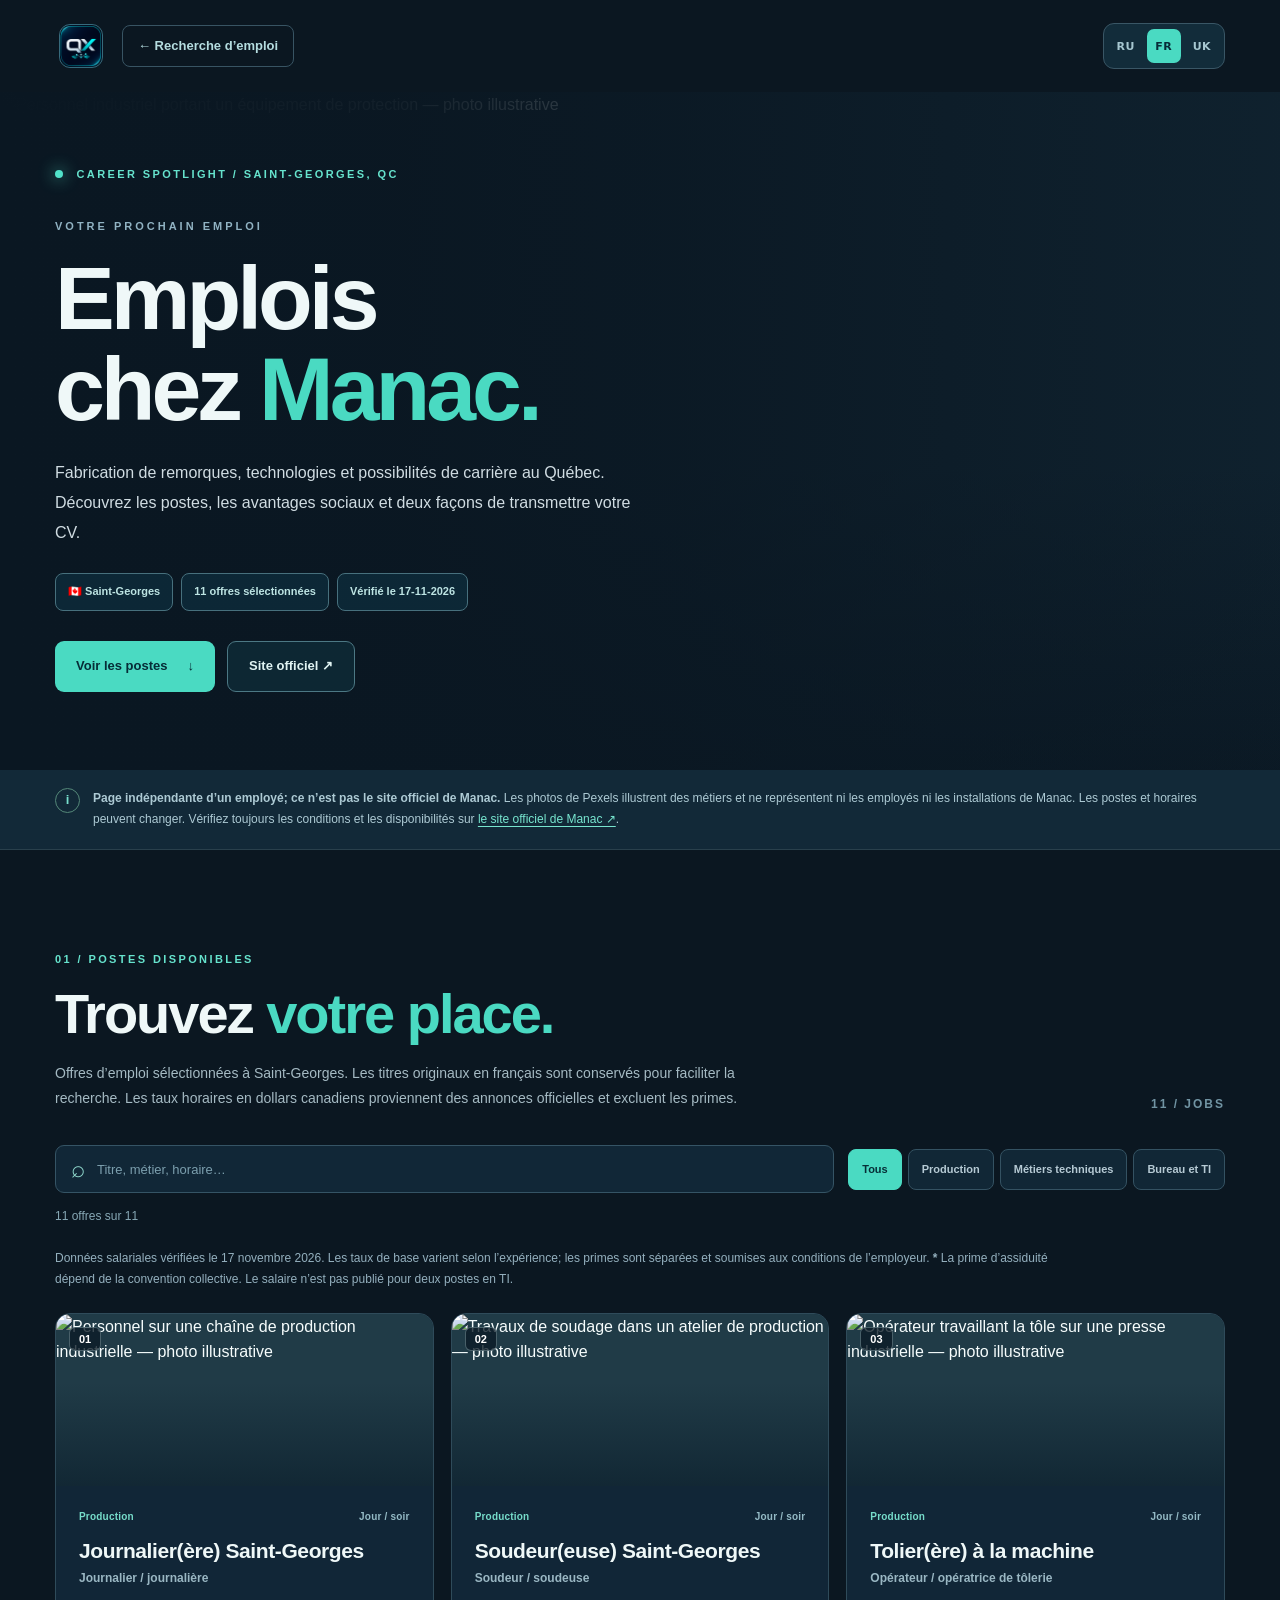
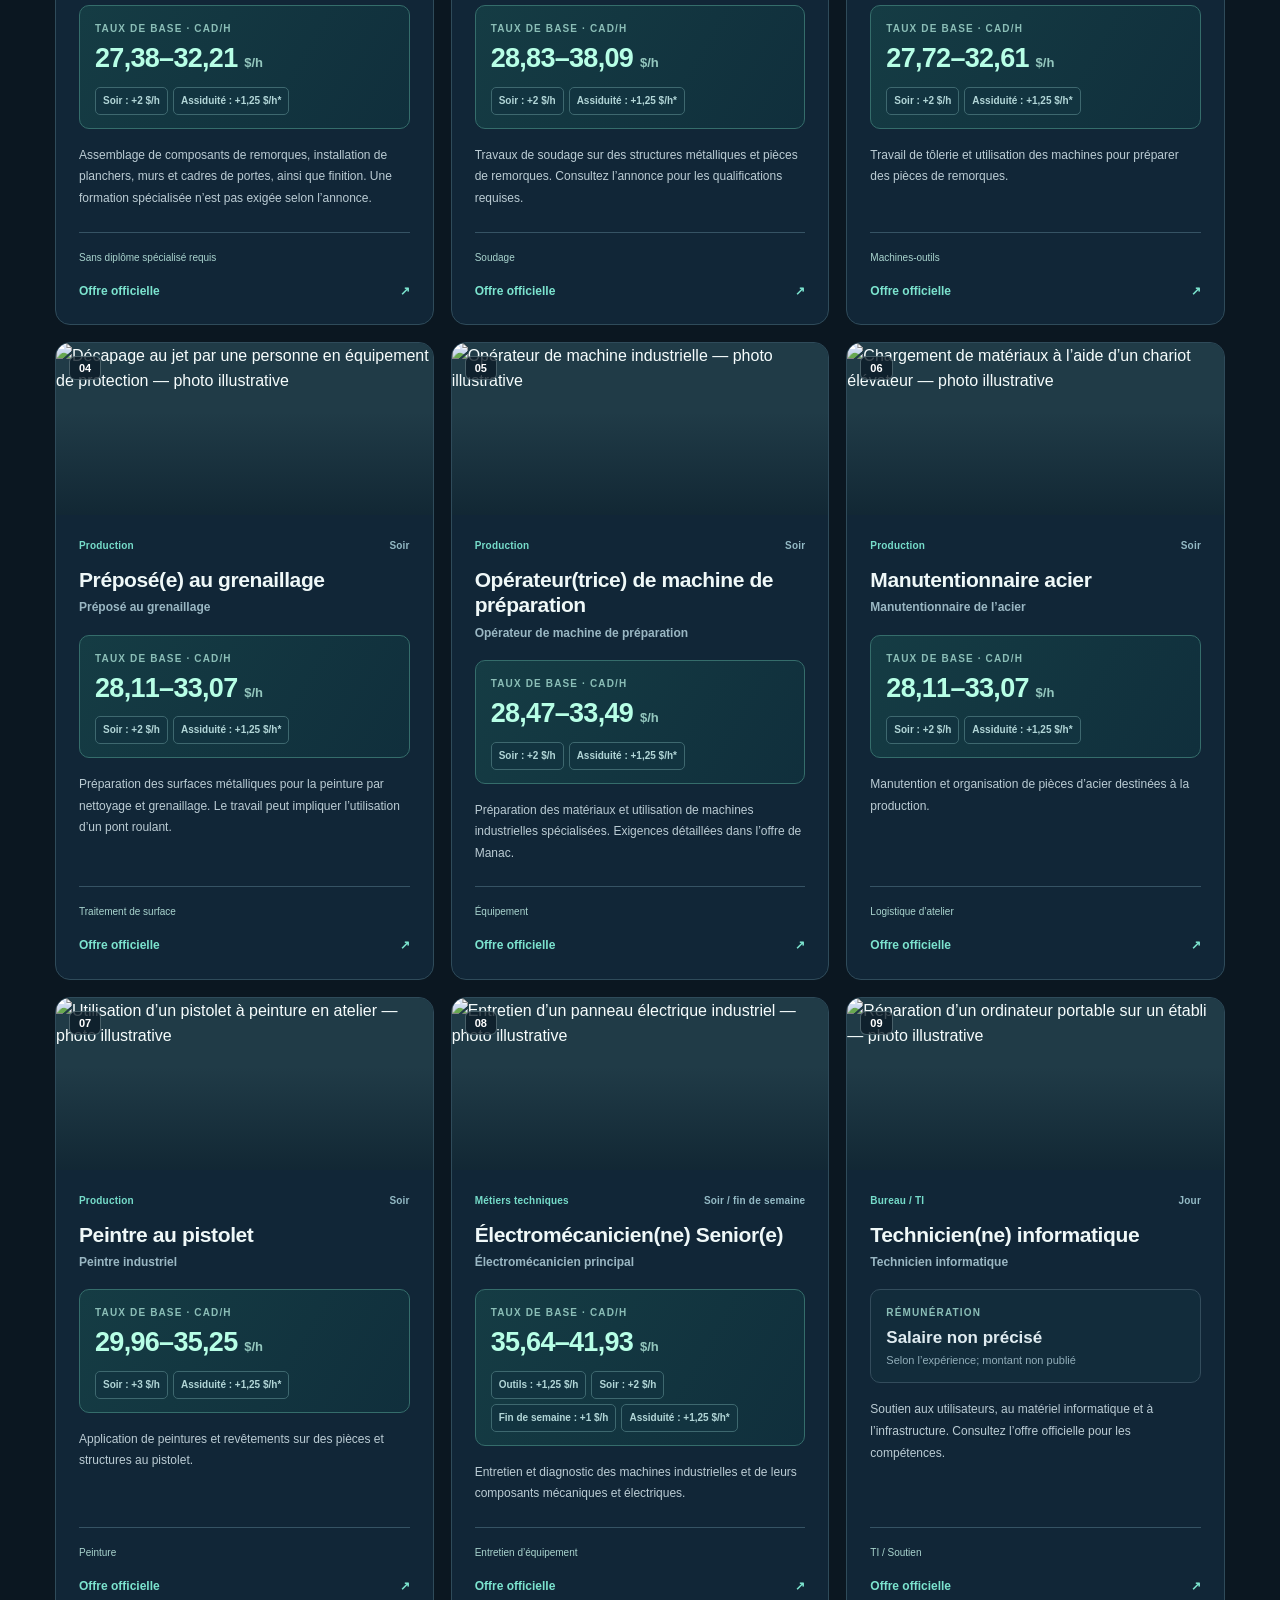
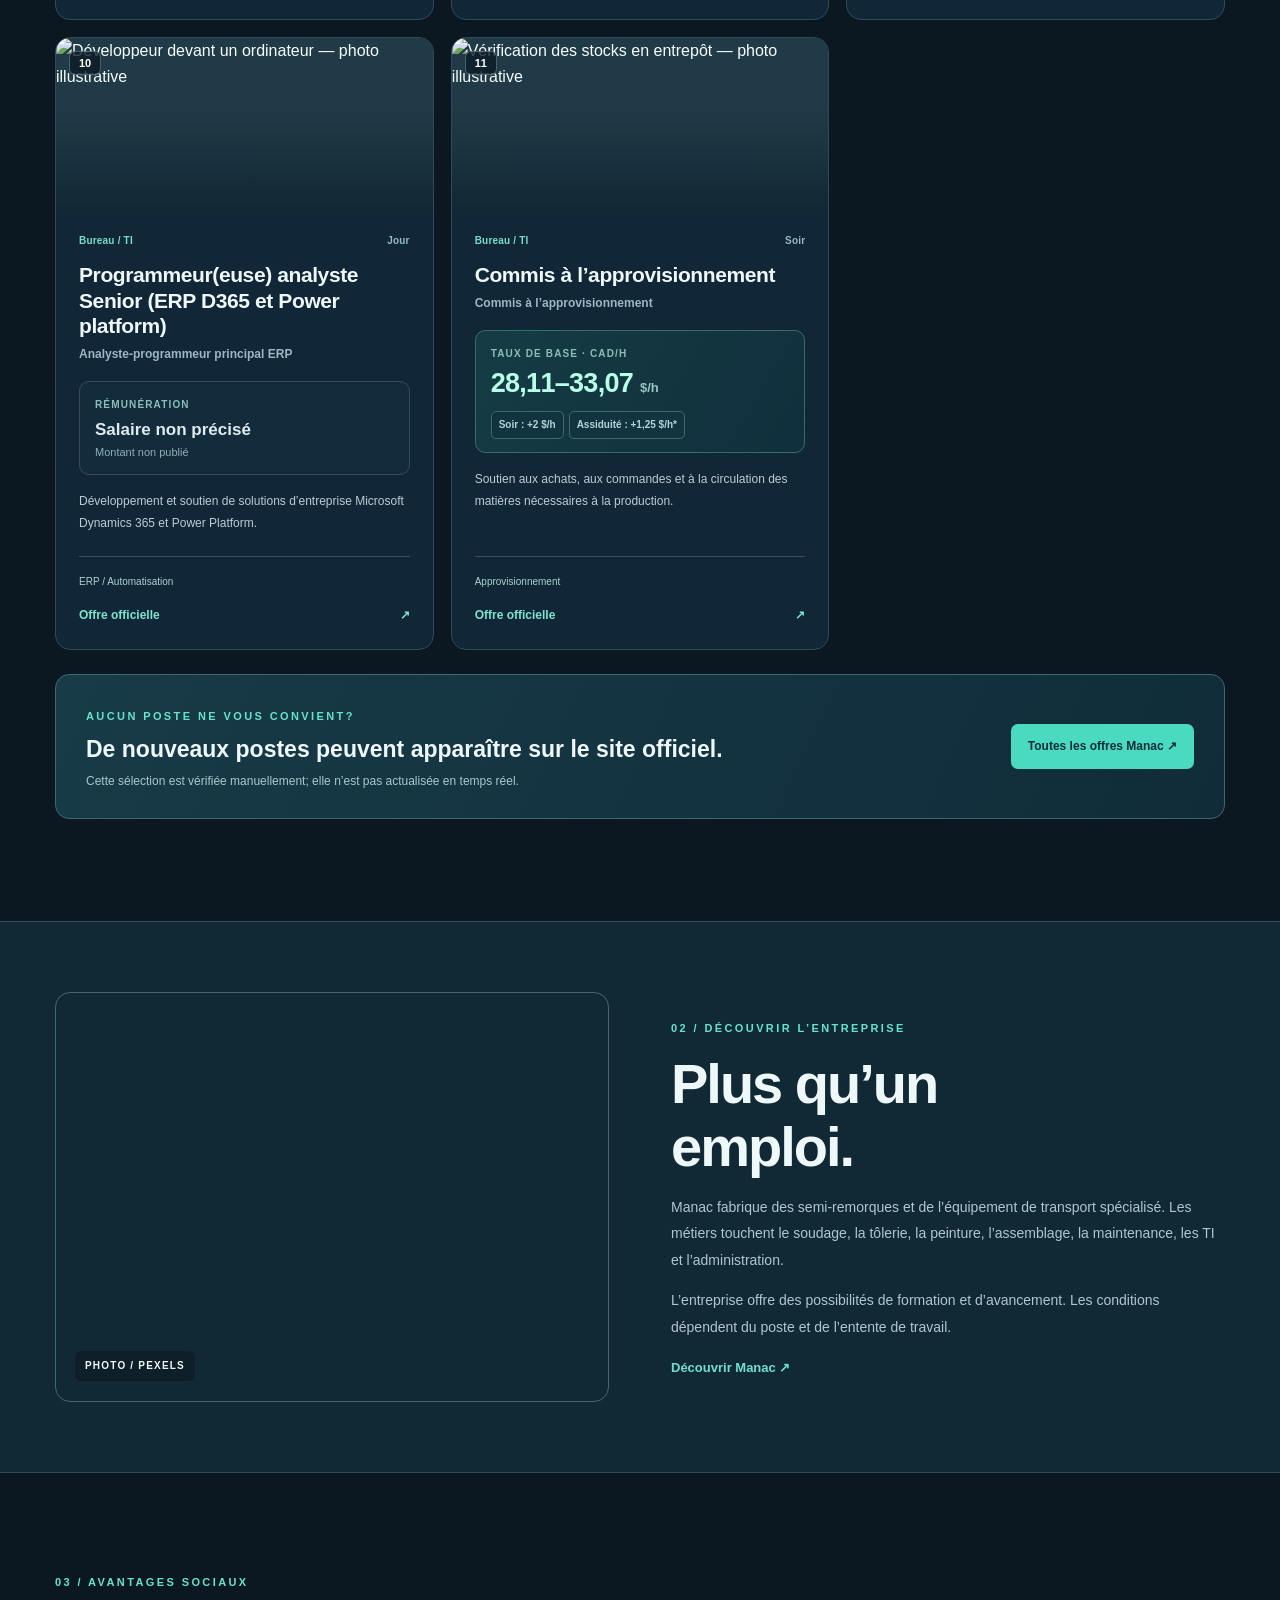
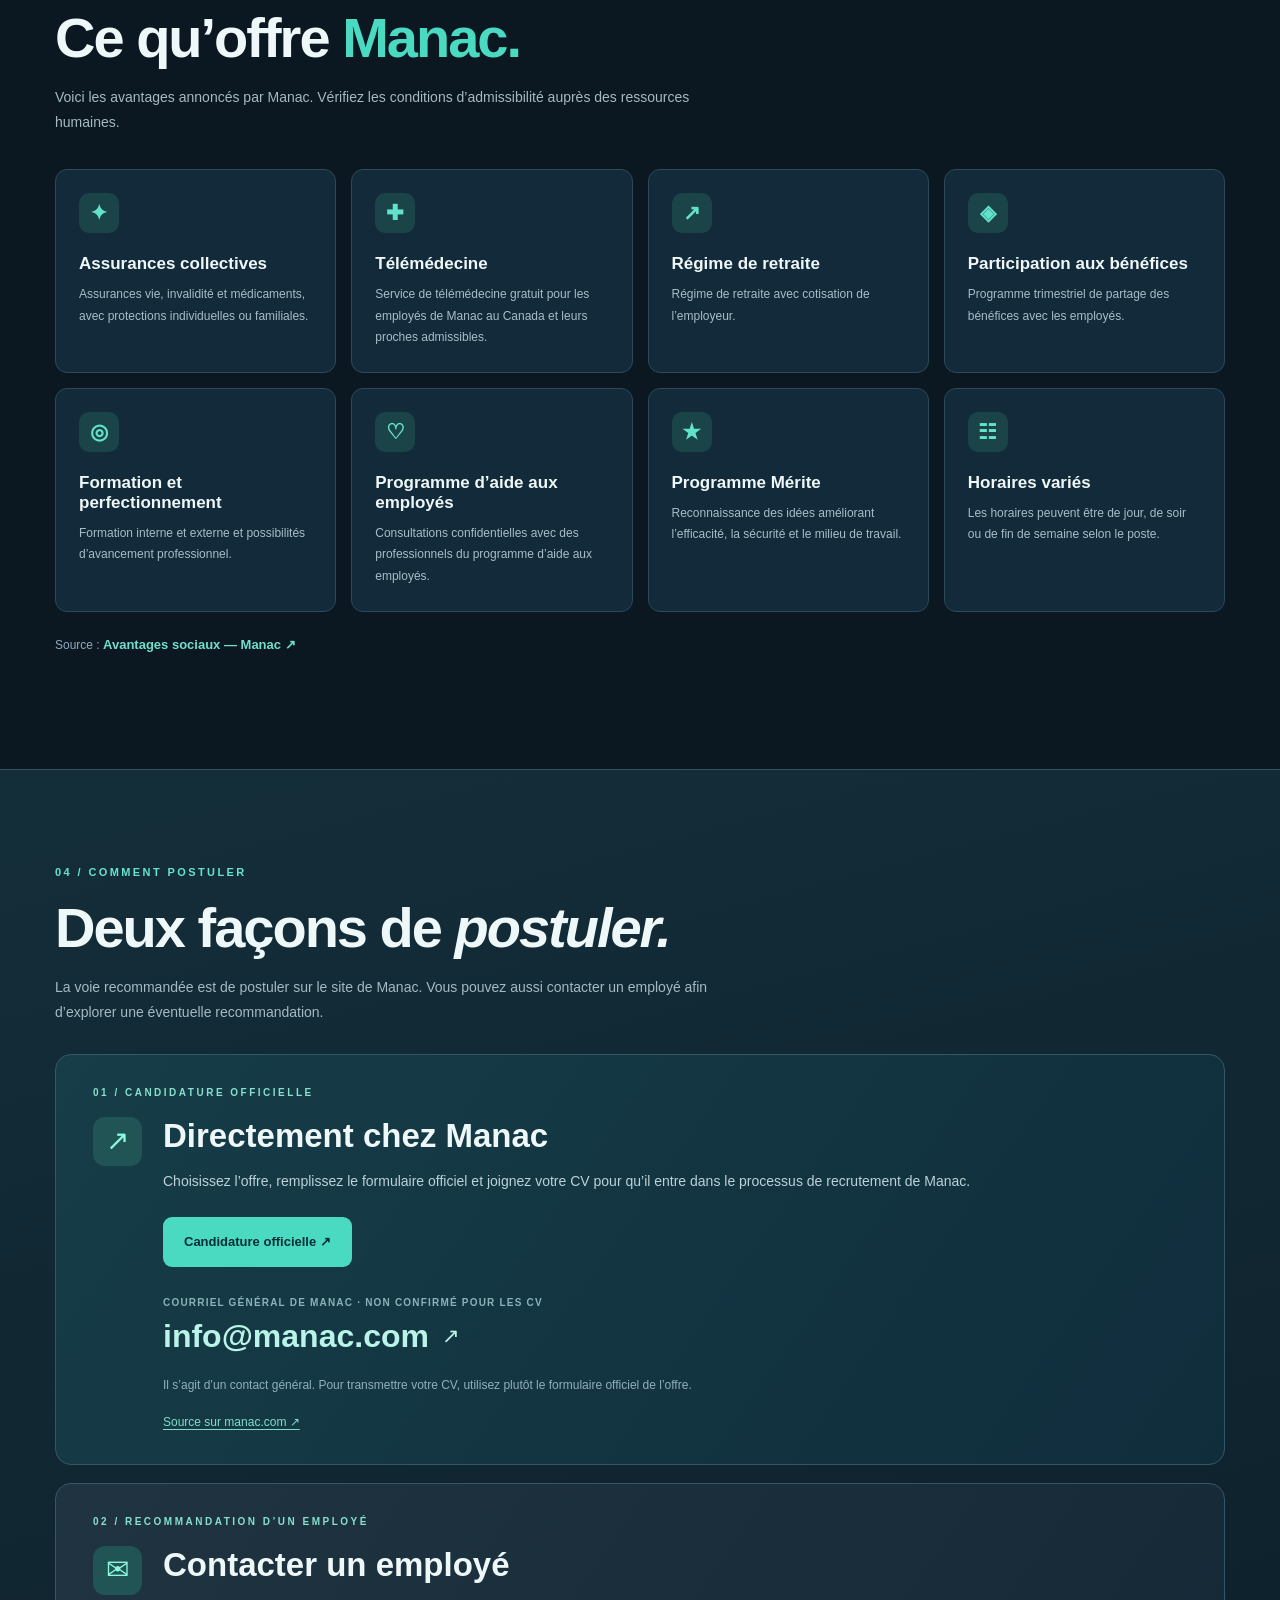
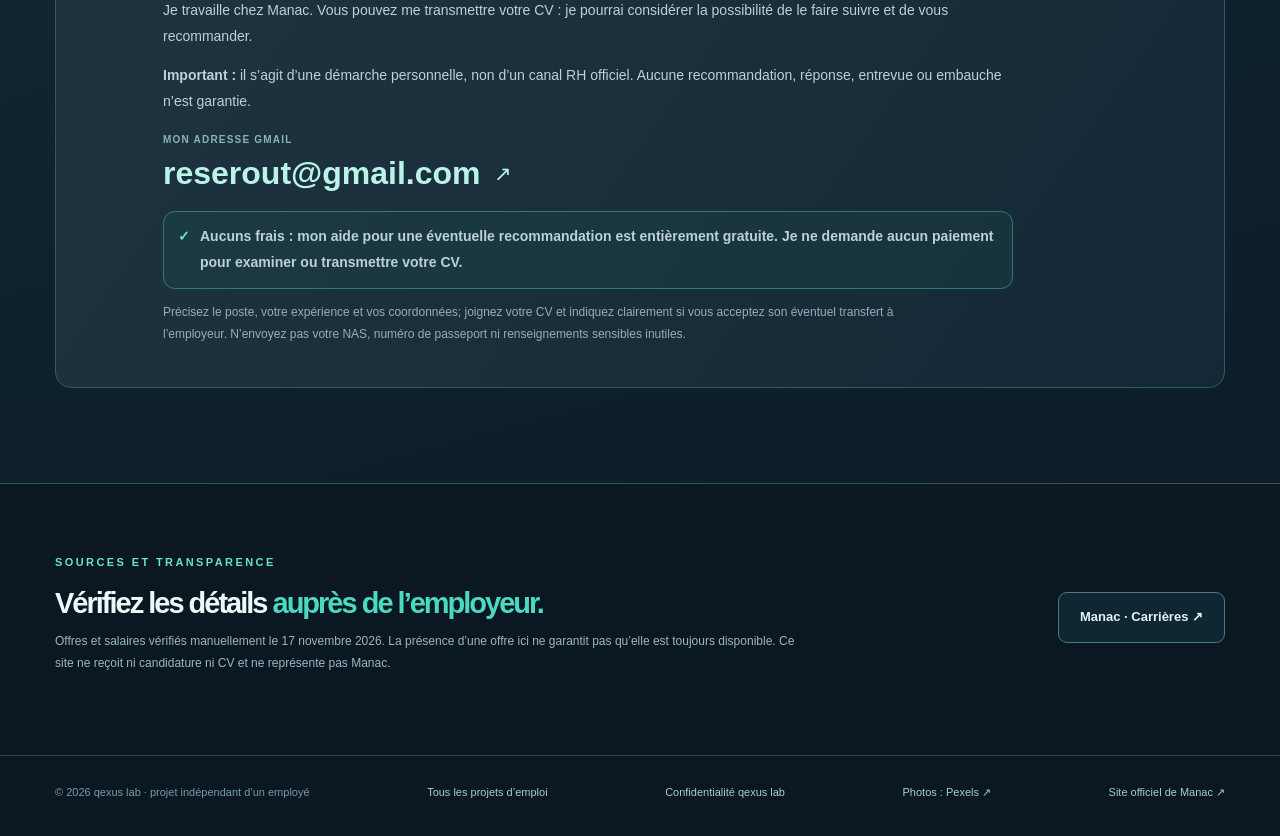
==== fr/index.html @ e4da332c "fix: localize accessibility labels and pin publishing actions" ====
<!doctype html>
<html lang="fr">
<head>
<meta charset="utf-8">
<meta name="viewport" content="width=device-width,initial-scale=1">
<meta name="theme-color" content="#0b1721">
<meta name="site-repository" content="qexus/manac">
<meta name="description" content="Découvrez 11 offres sélectionnées à Saint-Georges, les salaires horaires, les avantages sociaux et les façons de postuler.">
<meta name="referrer" content="strict-origin-when-cross-origin">
<meta name="robots" content="index,follow,max-image-preview:large">
<meta http-equiv="Content-Security-Policy" content="default-src 'self'; script-src 'self'; style-src 'self' https://fonts.googleapis.com; img-src 'self' https://images.pexels.com; font-src 'self' https://fonts.gstatic.com; connect-src 'none'; object-src 'none'; base-uri 'self'; form-action 'none'; frame-src 'none'; upgrade-insecure-requests">
<title>Emplois chez Manac — Saint-Georges · qexus lab</title>
<link rel="canonical" href="https://qexus.github.io/manac/fr/">
<link rel="alternate" hreflang="ru" href="https://qexus.github.io/manac/">
<link rel="alternate" hreflang="fr" href="https://qexus.github.io/manac/fr/">
<link rel="alternate" hreflang="uk" href="https://qexus.github.io/manac/uk/">
<link rel="alternate" hreflang="x-default" href="https://qexus.github.io/manac/">
<link rel="icon" type="image/png" href="../assets/qx-favicon-48.png">
<link rel="apple-touch-icon" href="../assets/qx-logo-180.png">
<link rel="preconnect" href="https://images.pexels.com" crossorigin>
<link rel="preconnect" href="https://fonts.googleapis.com">
<link rel="preconnect" href="https://fonts.gstatic.com" crossorigin>
<link rel="stylesheet" href="https://fonts.googleapis.com/css2?family=DM+Sans:wght@400;500;600;700;800&amp;family=Space+Grotesk:wght@400;500;600;700&amp;display=swap">
<link rel="stylesheet" href="../style.css">
<link rel="stylesheet" href="../i18n.css">
<meta property="og:type" content="website">
<meta property="og:site_name" content="qexus lab">
<meta property="og:title" content="Emplois chez Manac — Saint-Georges · qexus lab">
<meta property="og:description" content="Découvrez 11 offres sélectionnées à Saint-Georges, les salaires horaires, les avantages sociaux et les façons de postuler.">
<meta property="og:url" content="https://qexus.github.io/manac/fr/">
<meta property="og:image" content="https://images.pexels.com/photos/32845683/pexels-photo-32845683.jpeg?auto=compress&amp;cs=tinysrgb&amp;w=1400">
<meta name="twitter:card" content="summary_large_image">
<script src="../filter.js" defer></script>

</head>
<body>
<a class="skip" href="#main">Aller au contenu</a>
<div class="site">
<header class="top wrap"><a class="brand" href="https://qexus.github.io/" aria-label="Accueil qexus lab"><img src="../assets/qx-logo-180.png" width="44" height="44" alt="" decoding="async"></a><a class="back" href="https://qexus.github.io/fr/work.html">← Recherche d’emploi</a><nav class="qx-language-switch" aria-label="Langue de la page"><a href="https://qexus.github.io/manac/" hreflang="ru" >RU</a><a href="https://qexus.github.io/manac/fr/" hreflang="fr" aria-current="page">FR</a><a href="https://qexus.github.io/manac/uk/" hreflang="uk" >UK</a></nav></header>
<main id="main">
<section class="hero"><div class="hero-image"><img src="https://images.pexels.com/photos/32845683/pexels-photo-32845683.jpeg?auto=compress&amp;cs=tinysrgb&amp;w=1700" width="1800" height="1100" alt="Personnel industriel portant un équipement de protection — photo illustrative" fetchpriority="high" decoding="async"></div><div class="hero-shade"></div><div class="wrap hero-inner"><div class="hero-kicker"><span class="pulse"></span> CAREER SPOTLIGHT / SAINT-GEORGES, QC</div><div class="hero-copy"><span class="hero-mini">VOTRE PROCHAIN EMPLOI</span><h1>Emplois<br>chez <em>Manac.</em></h1><p>Fabrication de remorques, technologies et possibilités de carrière au Québec. Découvrez les postes, les avantages sociaux et deux façons de transmettre votre CV.</p><div class="hero-pills"><span>🇨🇦 Saint-Georges</span><span>11 offres sélectionnées</span><span>Vérifié le 17-11-2026</span></div><div class="hero-actions"><a class="btn main-btn" href="#vacancies">Voir les postes <span aria-hidden="true">↓</span></a><a class="btn ghost-btn" href="https://www.manac.com/ca/fr/compagnie/carrieres/" target="_blank" rel="noopener noreferrer">Site officiel ↗</a></div></div></div></section>
<section class="trust"><div class="wrap"><span class="trust-dot">i</span><p><strong>Page indépendante d’un employé; ce n’est pas le site officiel de Manac.</strong> Les photos de Pexels illustrent des métiers et ne représentent ni les employés ni les installations de Manac. Les postes et horaires peuvent changer. Vérifiez toujours les conditions et les disponibilités sur <a href="https://www.manac.com/ca/fr/compagnie/carrieres/" target="_blank" rel="noopener noreferrer">le site officiel de Manac ↗</a>.</p></div></section>
<section class="section wrap" id="vacancies"><div class="section-head"><div><span class="eyebrow">01 / POSTES DISPONIBLES</span><h2>Trouvez <em>votre place.</em></h2><p>Offres d’emploi sélectionnées à Saint-Georges. Les titres originaux en français sont conservés pour faciliter la recherche. Les taux horaires en dollars canadiens proviennent des annonces officielles et excluent les primes.</p></div><span class="count">11 / JOBS</span></div>
<div class="filter-bar" aria-label="Recherche de postes"><label class="search-label" for="jobSearch">⌕ <span class="visually-hidden">Rechercher un poste ou un métier</span><input id="jobSearch" type="search" placeholder="Titre, métier, horaire…" autocomplete="off"></label><div class="filters" role="group" aria-label="Catégorie de postes"><button type="button" class="filter active" data-filter="all" aria-pressed="true">Tous</button><button type="button" class="filter" data-filter="production" aria-pressed="false">Production</button><button type="button" class="filter" data-filter="technical" aria-pressed="false">Métiers techniques</button><button type="button" class="filter" data-filter="office" aria-pressed="false">Bureau et TI</button></div></div>
<div class="job-status" id="jobStatus" aria-live="polite">11 offres sur 11</div><p class="wage-disclaimer">Données salariales vérifiées le 17 novembre 2026. Les taux de base varient selon l’expérience; les primes sont séparées et soumises aux conditions de l’employeur. <strong>*</strong> La prime d’assiduité dépend de la convention collective. Le salaire n’est pas publié pour deux postes en TI.</p>
<div class="jobs-grid" id="jobsGrid"><article class="job" data-category="production" data-terms="journalier(ère) saint-georges работник производства производство день / вечер можно без профильного диплома">
  <div class="job-photo"><img src="https://images.pexels.com/photos/11765539/pexels-photo-11765539.jpeg?auto=compress&amp;cs=tinysrgb&amp;w=700" alt="Personnel sur une chaîne de production industrielle — photo illustrative" width="700" height="420" loading="lazy" decoding="async"><span class="job-index">01</span></div>
  <div class="job-content"><div class="job-meta"><span>Production</span><span>Jour / soir</span></div><h3>Journalier(ère) Saint-Georges</h3><div class="job-ru">Journalier / journalière</div><div class="job-pay"><div class="job-pay-label">Taux de base · CAD/h</div><div class="job-pay-amount">27,38–32,21 <small>$/h</small></div><div class="job-pay-premiums"><span>Soir : +2 $/h</span><span>Assiduité : +1,25 $/h*</span></div></div><p>Assemblage de composants de remorques, installation de planchers, murs et cadres de portes, ainsi que finition. Une formation spécialisée n’est pas exigée selon l’annonce.</p><div class="job-foot"><span class="job-tag">Sans diplôme spécialisé requis</span><a href="https://www.manac.com/ca/fr/compagnie/carrieres/journalier-ere-saint-georges" target="_blank" rel="noopener noreferrer" aria-label="Ouvrir l’offre officielle de Manac : Journalier(ère) Saint-Georges">Offre officielle <span aria-hidden="true">↗</span></a></div></div>
</article>
<article class="job" data-category="production" data-terms="soudeur(euse) saint-georges сварщик / сварщица производство день / вечер сварка">
  <div class="job-photo"><img src="https://images.pexels.com/photos/19544248/pexels-photo-19544248.jpeg?auto=compress&amp;cs=tinysrgb&amp;w=700" alt="Travaux de soudage dans un atelier de production — photo illustrative" width="700" height="420" loading="lazy" decoding="async"><span class="job-index">02</span></div>
  <div class="job-content"><div class="job-meta"><span>Production</span><span>Jour / soir</span></div><h3>Soudeur(euse) Saint-Georges</h3><div class="job-ru">Soudeur / soudeuse</div><div class="job-pay"><div class="job-pay-label">Taux de base · CAD/h</div><div class="job-pay-amount">28,83–38,09 <small>$/h</small></div><div class="job-pay-premiums"><span>Soir : +2 $/h</span><span>Assiduité : +1,25 $/h*</span></div></div><p>Travaux de soudage sur des structures métalliques et pièces de remorques. Consultez l’annonce pour les qualifications requises.</p><div class="job-foot"><span class="job-tag">Soudage</span><a href="https://www.manac.com/ca/fr/compagnie/carrieres/soudeur-euse-saint-georges" target="_blank" rel="noopener noreferrer" aria-label="Ouvrir l’offre officielle de Manac : Soudeur(euse) Saint-Georges">Offre officielle <span aria-hidden="true">↗</span></a></div></div>
</article>
<article class="job" data-category="production" data-terms="tolier(ère) à la machine оператор листового металла производство день / вечер работа на станках">
  <div class="job-photo"><img src="https://images.pexels.com/photos/39839892/pexels-photo-39839892.jpeg?auto=compress&amp;cs=tinysrgb&amp;w=700" alt="Opérateur travaillant la tôle sur une presse industrielle — photo illustrative" width="700" height="420" loading="lazy" decoding="async"><span class="job-index">03</span></div>
  <div class="job-content"><div class="job-meta"><span>Production</span><span>Jour / soir</span></div><h3>Tolier(ère) à la machine</h3><div class="job-ru">Opérateur / opératrice de tôlerie</div><div class="job-pay"><div class="job-pay-label">Taux de base · CAD/h</div><div class="job-pay-amount">27,72–32,61 <small>$/h</small></div><div class="job-pay-premiums"><span>Soir : +2 $/h</span><span>Assiduité : +1,25 $/h*</span></div></div><p>Travail de tôlerie et utilisation des machines pour préparer des pièces de remorques.</p><div class="job-foot"><span class="job-tag">Machines-outils</span><a href="https://www.manac.com/ca/fr/compagnie/carrieres/tolier-ere-a-la-machine" target="_blank" rel="noopener noreferrer" aria-label="Ouvrir l’offre officielle de Manac : Tolier(ère) à la machine">Offre officielle <span aria-hidden="true">↗</span></a></div></div>
</article>
<article class="job" data-category="production" data-terms="préposé(e) au grenaillage оператор дробеструйной обработки производство вечер обработка поверхности">
  <div class="job-photo"><img src="https://images.pexels.com/photos/28628031/pexels-photo-28628031.jpeg?auto=compress&amp;cs=tinysrgb&amp;w=700" alt="Décapage au jet par une personne en équipement de protection — photo illustrative" width="700" height="420" loading="lazy" decoding="async"><span class="job-index">04</span></div>
  <div class="job-content"><div class="job-meta"><span>Production</span><span>Soir</span></div><h3>Préposé(e) au grenaillage</h3><div class="job-ru">Préposé au grenaillage</div><div class="job-pay"><div class="job-pay-label">Taux de base · CAD/h</div><div class="job-pay-amount">28,11–33,07 <small>$/h</small></div><div class="job-pay-premiums"><span>Soir : +2 $/h</span><span>Assiduité : +1,25 $/h*</span></div></div><p>Préparation des surfaces métalliques pour la peinture par nettoyage et grenaillage. Le travail peut impliquer l’utilisation d’un pont roulant.</p><div class="job-foot"><span class="job-tag">Traitement de surface</span><a href="https://www.manac.com/ca/fr/compagnie/carrieres/prepose-e-au-grenaillage" target="_blank" rel="noopener noreferrer" aria-label="Ouvrir l’offre officielle de Manac : Préposé(e) au grenaillage">Offre officielle <span aria-hidden="true">↗</span></a></div></div>
</article>
<article class="job" data-category="production" data-terms="opérateur(trice) de machine de préparation оператор подготовительной машины производство вечер оборудование">
  <div class="job-photo"><img src="https://images.pexels.com/photos/32407077/pexels-photo-32407077.jpeg?auto=compress&amp;cs=tinysrgb&amp;w=700" alt="Opérateur de machine industrielle — photo illustrative" width="700" height="420" loading="lazy" decoding="async"><span class="job-index">05</span></div>
  <div class="job-content"><div class="job-meta"><span>Production</span><span>Soir</span></div><h3>Opérateur(trice) de machine de préparation</h3><div class="job-ru">Opérateur de machine de préparation</div><div class="job-pay"><div class="job-pay-label">Taux de base · CAD/h</div><div class="job-pay-amount">28,47–33,49 <small>$/h</small></div><div class="job-pay-premiums"><span>Soir : +2 $/h</span><span>Assiduité : +1,25 $/h*</span></div></div><p>Préparation des matériaux et utilisation de machines industrielles spécialisées. Exigences détaillées dans l’offre de Manac.</p><div class="job-foot"><span class="job-tag">Équipement</span><a href="https://www.manac.com/ca/fr/compagnie/carrieres/operateur-trice-de-machine-de-preparation" target="_blank" rel="noopener noreferrer" aria-label="Ouvrir l’offre officielle de Manac : Opérateur(trice) de machine de préparation">Offre officielle <span aria-hidden="true">↗</span></a></div></div>
</article>
<article class="job" data-category="production" data-terms="manutentionnaire acier работник склада и перемещения стали производство вечер логистика цеха">
  <div class="job-photo"><img src="https://images.pexels.com/photos/34585120/pexels-photo-34585120.jpeg?auto=compress&amp;cs=tinysrgb&amp;w=700" alt="Chargement de matériaux à l’aide d’un chariot élévateur — photo illustrative" width="700" height="420" loading="lazy" decoding="async"><span class="job-index">06</span></div>
  <div class="job-content"><div class="job-meta"><span>Production</span><span>Soir</span></div><h3>Manutentionnaire acier</h3><div class="job-ru">Manutentionnaire de l’acier</div><div class="job-pay"><div class="job-pay-label">Taux de base · CAD/h</div><div class="job-pay-amount">28,11–33,07 <small>$/h</small></div><div class="job-pay-premiums"><span>Soir : +2 $/h</span><span>Assiduité : +1,25 $/h*</span></div></div><p>Manutention et organisation de pièces d’acier destinées à la production.</p><div class="job-foot"><span class="job-tag">Logistique d’atelier</span><a href="https://www.manac.com/ca/fr/compagnie/carrieres/manutentionnaire-acier" target="_blank" rel="noopener noreferrer" aria-label="Ouvrir l’offre officielle de Manac : Manutentionnaire acier">Offre officielle <span aria-hidden="true">↗</span></a></div></div>
</article>
<article class="job" data-category="production" data-terms="peintre au pistolet промышленный маляр производство вечер покраска">
  <div class="job-photo"><img src="https://images.pexels.com/photos/29945070/pexels-photo-29945070.jpeg?auto=compress&amp;cs=tinysrgb&amp;w=700" alt="Utilisation d’un pistolet à peinture en atelier — photo illustrative" width="700" height="420" loading="lazy" decoding="async"><span class="job-index">07</span></div>
  <div class="job-content"><div class="job-meta"><span>Production</span><span>Soir</span></div><h3>Peintre au pistolet</h3><div class="job-ru">Peintre industriel</div><div class="job-pay"><div class="job-pay-label">Taux de base · CAD/h</div><div class="job-pay-amount">29,96–35,25 <small>$/h</small></div><div class="job-pay-premiums"><span>Soir : +3 $/h</span><span>Assiduité : +1,25 $/h*</span></div></div><p>Application de peintures et revêtements sur des pièces et structures au pistolet.</p><div class="job-foot"><span class="job-tag">Peinture</span><a href="https://www.manac.com/ca/fr/compagnie/carrieres/peintre-au-pistolet" target="_blank" rel="noopener noreferrer" aria-label="Ouvrir l’offre officielle de Manac : Peintre au pistolet">Offre officielle <span aria-hidden="true">↗</span></a></div></div>
</article>
<article class="job" data-category="technical" data-terms="électromécanicien(ne) senior(e) старший электромеханик технические вечер / выходные обслуживание техники">
  <div class="job-photo"><img src="https://images.pexels.com/photos/34526423/pexels-photo-34526423.jpeg?auto=compress&amp;cs=tinysrgb&amp;w=700" alt="Entretien d’un panneau électrique industriel — photo illustrative" width="700" height="420" loading="lazy" decoding="async"><span class="job-index">08</span></div>
  <div class="job-content"><div class="job-meta"><span>Métiers techniques</span><span>Soir / fin de semaine</span></div><h3>Électromécanicien(ne) Senior(e)</h3><div class="job-ru">Électromécanicien principal</div><div class="job-pay"><div class="job-pay-label">Taux de base · CAD/h</div><div class="job-pay-amount">35,64–41,93 <small>$/h</small></div><div class="job-pay-premiums"><span>Outils : +1,25 $/h</span><span>Soir : +2 $/h</span><span>Fin de semaine : +1 $/h</span><span>Assiduité : +1,25 $/h*</span></div></div><p>Entretien et diagnostic des machines industrielles et de leurs composants mécaniques et électriques.</p><div class="job-foot"><span class="job-tag">Entretien d’équipement</span><a href="https://www.manac.com/ca/fr/compagnie/carrieres/electromecanicien-ne-senior-e" target="_blank" rel="noopener noreferrer" aria-label="Ouvrir l’offre officielle de Manac : Électromécanicien(ne) Senior(e)">Offre officielle <span aria-hidden="true">↗</span></a></div></div>
</article>
<article class="job" data-category="office" data-terms="technicien(ne) informatique it-техник офис / it день it / поддержка">
  <div class="job-photo"><img src="https://images.pexels.com/photos/33531806/pexels-photo-33531806.jpeg?auto=compress&amp;cs=tinysrgb&amp;w=700" alt="Réparation d’un ordinateur portable sur un établi — photo illustrative" width="700" height="420" loading="lazy" decoding="async"><span class="job-index">09</span></div>
  <div class="job-content"><div class="job-meta"><span>Bureau / TI</span><span>Jour</span></div><h3>Technicien(ne) informatique</h3><div class="job-ru">Technicien informatique</div><div class="job-pay is-unlisted"><div class="job-pay-label">Rémunération</div><div class="job-pay-unknown">Salaire non précisé</div><div class="job-pay-fine">Selon l’expérience; montant non publié</div></div><p>Soutien aux utilisateurs, au matériel informatique et à l’infrastructure. Consultez l’offre officielle pour les compétences.</p><div class="job-foot"><span class="job-tag">TI / Soutien</span><a href="https://www.manac.com/ca/fr/compagnie/carrieres/technicien-ne-informatique" target="_blank" rel="noopener noreferrer" aria-label="Ouvrir l’offre officielle de Manac : Technicien(ne) informatique">Offre officielle <span aria-hidden="true">↗</span></a></div></div>
</article>
<article class="job" data-category="office" data-terms="programmeur(euse) analyste senior (erp d365 et power platform) senior-разработчик / аналитик erp офис / it день erp / автоматизация">
  <div class="job-photo"><img src="https://images.pexels.com/photos/7988087/pexels-photo-7988087.jpeg?auto=compress&amp;cs=tinysrgb&amp;w=700" alt="Développeur devant un ordinateur — photo illustrative" width="700" height="420" loading="lazy" decoding="async"><span class="job-index">10</span></div>
  <div class="job-content"><div class="job-meta"><span>Bureau / TI</span><span>Jour</span></div><h3>Programmeur(euse) analyste Senior (ERP D365 et Power platform)</h3><div class="job-ru">Analyste-programmeur principal ERP</div><div class="job-pay is-unlisted"><div class="job-pay-label">Rémunération</div><div class="job-pay-unknown">Salaire non précisé</div><div class="job-pay-fine">Montant non publié</div></div><p>Développement et soutien de solutions d’entreprise Microsoft Dynamics 365 et Power Platform.</p><div class="job-foot"><span class="job-tag">ERP / Automatisation</span><a href="https://www.manac.com/ca/fr/compagnie/carrieres/programmeur-euse-analyste-senior-erp-d365-et-power-platform" target="_blank" rel="noopener noreferrer" aria-label="Ouvrir l’offre officielle de Manac : Programmeur(euse) analyste Senior (ERP D365 et Power platform)">Offre officielle <span aria-hidden="true">↗</span></a></div></div>
</article>
<article class="job" data-category="office" data-terms="commis à l’approvisionnement специалист по снабжению офис / it вечер снабжение">
  <div class="job-photo"><img src="https://images.pexels.com/photos/4484047/pexels-photo-4484047.jpeg?auto=compress&amp;cs=tinysrgb&amp;w=700" alt="Vérification des stocks en entrepôt — photo illustrative" width="700" height="420" loading="lazy" decoding="async"><span class="job-index">11</span></div>
  <div class="job-content"><div class="job-meta"><span>Bureau / TI</span><span>Soir</span></div><h3>Commis à l’approvisionnement</h3><div class="job-ru">Commis à l’approvisionnement</div><div class="job-pay"><div class="job-pay-label">Taux de base · CAD/h</div><div class="job-pay-amount">28,11–33,07 <small>$/h</small></div><div class="job-pay-premiums"><span>Soir : +2 $/h</span><span>Assiduité : +1,25 $/h*</span></div></div><p>Soutien aux achats, aux commandes et à la circulation des matières nécessaires à la production.</p><div class="job-foot"><span class="job-tag">Approvisionnement</span><a href="https://www.manac.com/ca/fr/compagnie/carrieres/commis-a-l-approvisionnement" target="_blank" rel="noopener noreferrer" aria-label="Ouvrir l’offre officielle de Manac : Commis à l’approvisionnement">Offre officielle <span aria-hidden="true">↗</span></a></div></div>
</article></div><p id="noJobs" class="no-jobs" hidden>Aucun résultat. Essayez une autre catégorie ou consultez les offres sur le site officiel de Manac.</p>
<div class="more-offers"><div><span class="eyebrow">AUCUN POSTE NE VOUS CONVIENT?</span><h3>De nouveaux postes peuvent apparaître sur le site officiel.</h3><p>Cette sélection est vérifiée manuellement; elle n’est pas actualisée en temps réel.</p></div><a href="https://www.manac.com/ca/fr/compagnie/carrieres/" target="_blank" rel="noopener noreferrer">Toutes les offres Manac ↗</a></div></section>
<section class="story"><div class="wrap story-grid"><div class="story-photo"><img src="https://images.pexels.com/photos/37817297/pexels-photo-37817297.jpeg?auto=compress&amp;cs=tinysrgb&amp;w=1000" alt="Équipe dans un atelier industriel — photo illustrative" loading="lazy" decoding="async"><span>PHOTO / PEXELS</span></div><div class="story-copy"><span class="eyebrow">02 / DÉCOUVRIR L’ENTREPRISE</span><h2>Plus qu’un<br>emploi.</h2><p>Manac fabrique des semi-remorques et de l’équipement de transport spécialisé. Les métiers touchent le soudage, la tôlerie, la peinture, l’assemblage, la maintenance, les TI et l’administration.</p><p>L’entreprise offre des possibilités de formation et d’avancement. Les conditions dépendent du poste et de l’entente de travail.</p><a class="text-link" href="https://www.manac.com/ca/fr/compagnie/carrieres" target="_blank" rel="noopener noreferrer">Découvrir Manac ↗</a></div></div></section>
<section class="section wrap" id="benefits"><div class="section-head"><div><span class="eyebrow">03 / AVANTAGES SOCIAUX</span><h2>Ce qu’offre <em>Manac.</em></h2><p>Voici les avantages annoncés par Manac. Vérifiez les conditions d’admissibilité auprès des ressources humaines.</p></div></div>
<div class="benefits-grid"><article class="benefit"><span class="benefit-icon" aria-hidden="true">✦</span><h3>Assurances collectives</h3><p>Assurances vie, invalidité et médicaments, avec protections individuelles ou familiales.</p></article>
<article class="benefit"><span class="benefit-icon" aria-hidden="true">✚</span><h3>Télémédecine</h3><p>Service de télémédecine gratuit pour les employés de Manac au Canada et leurs proches admissibles.</p></article>
<article class="benefit"><span class="benefit-icon" aria-hidden="true">↗</span><h3>Régime de retraite</h3><p>Régime de retraite avec cotisation de l’employeur.</p></article>
<article class="benefit"><span class="benefit-icon" aria-hidden="true">◈</span><h3>Participation aux bénéfices</h3><p>Programme trimestriel de partage des bénéfices avec les employés.</p></article>
<article class="benefit"><span class="benefit-icon" aria-hidden="true">◎</span><h3>Formation et perfectionnement</h3><p>Formation interne et externe et possibilités d’avancement professionnel.</p></article>
<article class="benefit"><span class="benefit-icon" aria-hidden="true">♡</span><h3>Programme d’aide aux employés</h3><p>Consultations confidentielles avec des professionnels du programme d’aide aux employés.</p></article>
<article class="benefit"><span class="benefit-icon" aria-hidden="true">★</span><h3>Programme Mérite</h3><p>Reconnaissance des idées améliorant l’efficacité, la sécurité et le milieu de travail.</p></article>
<article class="benefit"><span class="benefit-icon" aria-hidden="true">☷</span><h3>Horaires variés</h3><p>Les horaires peuvent être de jour, de soir ou de fin de semaine selon le poste.</p></article></div><p class="benefits-source">Source : <a href="https://www.manac.com/ca/fr/compagnie/carrieres/avantages-sociaux" target="_blank" rel="noopener noreferrer">Avantages sociaux — Manac ↗</a></p></section>
<section class="applications" id="apply"><div class="wrap"><div class="section-head"><div><span class="eyebrow">04 / COMMENT POSTULER</span><h2>Deux façons de <em>postuler.</em></h2><p>La voie recommandée est de postuler sur le site de Manac. Vous pouvez aussi contacter un employé afin d’explorer une éventuelle recommandation.</p></div></div>
<div class="application-card official"><div class="apply-number">01 / CANDIDATURE OFFICIELLE</div><div class="apply-body"><div class="apply-icon" aria-hidden="true">↗</div><div><h3>Directement chez Manac</h3><p>Choisissez l’offre, remplissez le formulaire officiel et joignez votre CV pour qu’il entre dans le processus de recrutement de Manac.</p><div class="apply-actions"><a class="btn main-btn" href="https://www.manac.com/ca/fr/compagnie/carrieres/" target="_blank" rel="noopener noreferrer">Candidature officielle ↗</a></div><div class="contact-label">Courriel général de Manac · non confirmé pour les CV</div><a class="email" href="mailto:info@manac.com?subject=Question%20sur%20les%20emplois%20%C3%A0%20Saint-Georges">info@manac.com <span aria-hidden="true">↗</span></a><p class="muted-note">Il s’agit d’un contact général. Pour transmettre votre CV, utilisez plutôt le formulaire officiel de l’offre.</p><a class="source-text" href="https://www.manac.com/ca/fr/contact" target="_blank" rel="noopener noreferrer">Source sur manac.com ↗</a></div></div></div>
<div class="application-card referral"><div class="apply-number">02 / RECOMMANDATION D’UN EMPLOYÉ</div><div class="apply-body"><div class="apply-icon" aria-hidden="true">✉</div><div><h3>Contacter un employé</h3><p>Je travaille chez Manac. Vous pouvez me transmettre votre CV : je pourrai considérer la possibilité de le faire suivre et de vous recommander.</p><p><strong>Important :</strong> il s’agit d’une démarche personnelle, non d’un canal RH officiel. Aucune recommandation, réponse, entrevue ou embauche n’est garantie.</p><div class="contact-label">Mon adresse Gmail</div><a class="email personal" href="mailto:reserout@gmail.com?subject=Manac%20%E2%80%94%20CV%20et%20recommandation%20%C3%A9ventuelle&amp;body=Bonjour%2C%0ANom%20%3A%0APoste%20recherch%C3%A9%20%3A%0AJ%E2%80%99autorise%20la%20transmission%20%C3%A9ventuelle%20de%20mon%20CV%20%C3%A0%20Manac%20%3A%20Oui%2FNon%0A">reserout@gmail.com <span aria-hidden="true">↗</span></a>
<p class="referral-fee-note"><span aria-hidden="true">✓</span> Aucuns frais : mon aide pour une éventuelle recommandation est entièrement gratuite. Je ne demande aucun paiement pour examiner ou transmettre votre CV.</p><p class="muted-note">Précisez le poste, votre expérience et vos coordonnées; joignez votre CV et indiquez clairement si vous acceptez son éventuel transfert à l’employeur. N’envoyez pas votre NAS, numéro de passeport ni renseignements sensibles inutiles.</p></div></div></div>
</div></section>
<section class="last wrap"><div><span class="eyebrow">SOURCES ET TRANSPARENCE</span><h2>Vérifiez les détails <em>auprès de l’employeur.</em></h2><p>Offres et salaires vérifiés manuellement le 17 novembre 2026. La présence d’une offre ici ne garantit pas qu’elle est toujours disponible. Ce site ne reçoit ni candidature ni CV et ne représente pas Manac.</p></div><a class="btn ghost-btn" href="https://www.manac.com/ca/fr/compagnie/carrieres/" target="_blank" rel="noopener noreferrer">Manac · Carrières ↗</a></section>
</main><footer><div class="wrap footer-inner"><span>© 2026 qexus lab · projet indépendant d’un employé</span><a href="https://qexus.github.io/fr/work.html">Tous les projets d’emploi</a><a href="https://qexus.github.io/fr/privacy.html">Confidentialité qexus lab</a><a href="https://www.pexels.com/license/" target="_blank" rel="noopener noreferrer">Photos : Pexels ↗</a><a href="https://www.manac.com/ca/fr/compagnie/carrieres" target="_blank" rel="noopener noreferrer">Site officiel de Manac ↗</a></div></footer></div>
</body></html>
---- style.css ----
:root{--bg:#0b1721;--ink:#eff8f8;--muted:#a5bac3;--line:#29404c;--panel:#122633;--mint:#4adac2;--mint2:#9fe6d8;font-family:'DM Sans',-apple-system,BlinkMacSystemFont,Arial,sans-serif;color:var(--ink);background:var(--bg);color-scheme:dark}
*{box-sizing:border-box}html{scroll-behavior:smooth}body{margin:0;line-height:1.6}a{color:inherit;text-decoration:none}button,input{font:inherit}button{cursor:pointer}img{display:block;max-width:100%}.wrap{width:min(1170px,calc(100% - 48px));margin-inline:auto}.skip{position:absolute;z-index:100;left:12px;top:-100px;background:var(--mint);color:#042630;padding:12px}.skip:focus{top:12px}.visually-hidden{position:absolute;width:1px;height:1px;overflow:hidden;clip-path:inset(50%);white-space:nowrap}a:focus-visible,button:focus-visible,input:focus-visible{outline:3px solid var(--mint);outline-offset:4px}
.top{display:flex;justify-content:space-between;align-items:center;min-height:92px;gap:15px}.brand{display:flex;align-items:center;gap:12px}.brand img{border:1px solid #376a7c;border-radius:11px}.brand strong{font:700 23px 'Space Grotesk',sans-serif;display:block;letter-spacing:-.7px}.brand small{font-size:10px;letter-spacing:2px;color:#82a5b2;display:block}.back{border:1px solid #385463;border-radius:8px;padding:10px 15px;font-size:13px;font-weight:750;color:#b5dde0}.back:hover{border-color:var(--mint);color:white}
.hero{min-height:665px;position:relative;overflow:hidden;background:#102330}.hero-image{position:absolute;inset:0;overflow:hidden}.hero-image img{width:100%;height:100%;object-fit:cover;object-position:center 36%}.hero-shade{position:absolute;inset:0;background:linear-gradient(90deg,#0a1722 0%,#0a1722f5 31%,#0a1722c8 53%,#0a172226 100%),linear-gradient(0deg,#0a1722c4 0%,transparent 45%)}.hero-inner{position:relative;display:flex;flex-direction:column;justify-content:center;min-height:665px;padding-top:76px;padding-bottom:78px}.hero-kicker,.eyebrow{font:700 11px 'Space Grotesk',sans-serif;color:#66e3cd;letter-spacing:2.4px}.pulse{display:inline-block;width:8px;height:8px;background:#51e2c9;box-shadow:0 0 16px #51e2c9;border-radius:50%;margin-right:8px}.hero-copy{max-width:760px}.hero-mini{display:block;margin-top:38px;color:#91b3c3;letter-spacing:3px;font-size:11px;font-weight:700}.hero h1{font:700 clamp(58px,7vw,103px)/1.02 'Space Grotesk',sans-serif;letter-spacing:-4px;margin:17px 0 23px}.hero h1 em,.section h2 em,.story h2 em,.last h2 em{font-style:normal;color:var(--mint)}.hero-copy>p{font-size:16px;color:#d0dce2;max-width:590px;line-height:1.85}.hero-pills{display:flex;flex-wrap:wrap;gap:8px;margin-top:26px}.hero-pills span{font-size:11px;font-weight:700;border:1px solid #47707d;background:#0e2b3ad9;border-radius:8px;padding:9px 12px;color:#bde4e3}.hero-actions{display:flex;flex-wrap:wrap;gap:12px;margin-top:30px}.btn{display:inline-flex;align-items:center;gap:20px;justify-content:space-between;padding:14px 21px;border-radius:9px;font-size:13px;font-weight:800;min-height:50px}.main-btn{background:var(--mint);color:#062d37}.main-btn:hover{background:#8bf0dc}.ghost-btn{border:1px solid #4c7884;background:#11334091;color:#e1f4f3}.ghost-btn:hover{border-color:var(--mint);background:#194554}
.trust{border-bottom:1px solid var(--line);background:#122938}.trust .wrap{display:flex;align-items:start;gap:13px;padding-top:18px;padding-bottom:18px}.trust p{margin:0;font-size:12px;color:#adcad4;line-height:1.8}.trust a{color:#77e5cf;text-decoration:underline;text-underline-offset:3px}.trust-dot{display:grid;place-items:center;border:1px solid #548778;border-radius:50%;width:25px;height:25px;flex:none;color:#78dfcd;font-size:13px;font-weight:800}
.section{padding-top:95px;padding-bottom:102px}.section-head{display:flex;align-items:end;justify-content:space-between;gap:25px;margin-bottom:34px}.section h2,.applications h2,.last h2,.story h2{font:600 clamp(37px,4.6vw,56px)/1.12 'Space Grotesk',sans-serif;letter-spacing:-2px;margin:13px 0 15px}.section-head p{max-width:690px;font-size:14px;color:var(--muted);line-height:1.8;margin:0}.count{font:650 12px 'Space Grotesk',sans-serif;letter-spacing:2px;color:#7194a3;white-space:nowrap}.filter-bar{display:flex;align-items:center;justify-content:space-between;gap:14px;margin-bottom:14px}.search-label{display:flex;align-items:center;gap:10px;border:1px solid #355465;background:#112737;padding:0 15px;border-radius:9px;font-size:24px;color:#8fd7cc;flex:1;min-width:160px}.search-label input{background:transparent;color:white;border:0;outline:none;font-size:13px;width:100%;height:46px}.search-label input::placeholder{color:#7c9fae}.filters{display:flex;flex-wrap:wrap;gap:6px}.filter{border:1px solid #345262;background:#112736;border-radius:8px;padding:11px 13px;font-weight:700;font-size:11px;color:#b6cad4}.filter:hover{border-color:#77dec7}.filter.active{background:#4adac2;color:#072f37;border-color:#4adac2}.job-status{color:#87a8b5;font-size:12px;margin:12px 0 21px}.jobs-grid{display:grid;grid-template-columns:repeat(3,minmax(0,1fr));gap:17px}.job{border:1px solid #2f4b5a;background:#112637;border-radius:15px;overflow:hidden;display:flex;flex-direction:column;min-width:0;transition:border-color .22s,transform .22s}.job:hover{transform:translateY(-4px);border-color:#5bd7c1}.job[hidden]{display:none}.job-photo{height:172px;position:relative;overflow:hidden;background:#203b47}.job-photo img{width:100%;height:100%;object-fit:cover;filter:saturate(.72) contrast(1.04);transition:transform .4s}.job:hover .job-photo img{transform:scale(1.05)}.job-photo:after{content:"";position:absolute;inset:0;background:linear-gradient(0deg,#0b1e2bab,transparent 60%)}.job-index{position:absolute;z-index:1;top:13px;left:13px;background:#0c1b27c9;border:1px solid #9ab7be6b;padding:5px 9px;border-radius:6px;color:white;font:700 11px 'Space Grotesk',sans-serif}.job-content{padding:23px;display:flex;flex-direction:column;flex:1}.job-meta{display:flex;justify-content:space-between;gap:10px;flex-wrap:wrap;font-size:10px;letter-spacing:.2px;font-weight:800;color:#76dcca}.job-meta span+span{color:#94bac5}.job h3{font:600 21px/1.22 'Space Grotesk',sans-serif;letter-spacing:-.4px;margin:13px 0 6px;overflow-wrap:anywhere}.job-ru{font-size:12px;color:#9ab7c3;font-weight:700}.job p{font-size:12px;line-height:1.8;color:#bbccd4;flex:1;margin:17px 0 22px}.job-foot{border-top:1px solid #365364;padding-top:17px;display:flex;flex-direction:column;align-items:stretch;gap:16px}.job-tag{font-size:10px;color:#a9d4ce}.job-foot a{font-size:12px;font-weight:800;color:#7ce4cf;display:flex;justify-content:space-between;gap:8px}.job-foot a:hover{text-decoration:underline}.no-jobs{background:#17343f;border:1px solid #4f736c;border-radius:9px;padding:20px;color:#c0e8df}.more-offers{background:linear-gradient(115deg,#173b47,#102c39);border:1px solid #3f6770;border-radius:14px;display:flex;align-items:center;justify-content:space-between;gap:20px;padding:27px 30px;margin-top:24px}.more-offers h3{font:600 23px 'Space Grotesk',sans-serif;margin:9px 0}.more-offers p{font-size:12px;color:#aac7cf;margin:0}.more-offers a{white-space:nowrap;background:#4adac2;color:#092d3a;font-size:12px;font-weight:800;padding:13px 17px;border-radius:7px}
.story{padding:70px 0;background:#112935;border-block:1px solid #304d59}.story-grid{display:grid;grid-template-columns:1fr 1fr;gap:62px;align-items:center}.story-photo{position:relative;min-height:410px;overflow:hidden;border-radius:15px;border:1px solid #466572}.story-photo img{width:100%;height:100%;object-fit:cover;position:absolute;inset:0}.story-photo span{position:absolute;bottom:20px;left:19px;padding:7px 10px;border-radius:6px;font-size:10px;font-weight:750;background:#0e1d28c9;letter-spacing:1.2px}.story-copy p{font-size:14px;line-height:1.9;color:#b0c6cf}.text-link,.benefits-source a{color:#71dfcc;font-size:13px;font-weight:700}.text-link:hover,.benefits-source a:hover{text-decoration:underline}.benefits-grid{display:grid;grid-template-columns:repeat(4,minmax(0,1fr));gap:15px}.benefit{background:#122a39;border:1px solid #2d4a59;border-radius:12px;padding:23px}.benefit-icon{width:40px;height:40px;border-radius:10px;background:#1a4447;color:#62e2cb;display:grid;place-items:center;font-size:21px;font-weight:700}.benefit h3{font:600 17px 'Space Grotesk',sans-serif;margin:21px 0 10px}.benefit p{font-size:12px;line-height:1.8;color:#a8bdc8;margin:0}.benefits-source{color:#8dabba;font-size:12px;margin-top:23px}
.applications{background:linear-gradient(165deg,#142e39,#0c1d28);border-block:1px solid #34525a;padding:88px 0 95px}.applications .section-head{margin-bottom:29px}.application-card{border:1px solid #345767;background:#102a38;border-radius:16px;padding:30px 37px;margin-top:18px}.application-card.official{background:linear-gradient(125deg,#163d48,#102d3c)}.application-card.referral{background:linear-gradient(125deg,#1f3440,#142736)}.apply-number{font-size:10px;font-weight:800;letter-spacing:2.5px;color:#87dfcc;margin-bottom:16px}.apply-body{display:grid;grid-template-columns:52px minmax(0,1fr);gap:18px}.apply-icon{display:grid;place-items:center;width:49px;height:49px;border-radius:12px;background:#215454;color:#8cf7df;font-size:28px}.application-card h3{font:600 clamp(25px,3vw,33px) 'Space Grotesk',sans-serif;margin:0 0 12px}.application-card p{color:#bcd1d8;font-size:14px;line-height:1.85;max-width:850px}.apply-actions{margin:22px 0 28px}.contact-label{text-transform:uppercase;letter-spacing:1.2px;color:#8ab2b9;font-size:10px;font-weight:800;margin-top:17px}.email{display:inline-flex;align-items:center;gap:13px;color:#baf4e8;font:600 clamp(22px,3vw,32px) 'Space Grotesk',sans-serif;margin:7px 0;overflow-wrap:anywhere;max-width:100%}.email span{font:400 21px 'DM Sans',sans-serif}.email:hover{text-decoration:underline}.muted-note{font-size:12px!important;color:#92afba!important;max-width:770px!important}.source-text{color:#80dbc9;font-size:12px;text-decoration:underline;text-underline-offset:3px}
.last{display:flex;align-items:center;justify-content:space-between;gap:28px;padding-top:64px;padding-bottom:68px}.last h2{font-size:29px;margin-bottom:5px}.last p{font-size:12px;line-height:1.8;max-width:760px;color:#9bb7c3}.last .btn{white-space:nowrap}footer{border-top:1px solid #2f4554}.footer-inner{display:flex;justify-content:space-between;gap:15px;flex-wrap:wrap;padding-top:28px;padding-bottom:35px;color:#789bab;font-size:11px}.footer-inner a{color:#a3cfd0}.footer-inner a:hover{color:white}
@media(max-width:1020px){.jobs-grid{grid-template-columns:repeat(2,minmax(0,1fr))}.benefits-grid{grid-template-columns:repeat(2,minmax(0,1fr))}.filter-bar{flex-direction:column;align-items:stretch}.story-grid{gap:30px}}@media(max-width:680px){.wrap{width:min(100% - 32px,1170px)}.top{min-height:79px}.brand strong{font-size:20px}.brand small{font-size:8px;letter-spacing:1.2px}.back{font-size:11px;padding:9px 11px}.hero,.hero-inner{min-height:630px}.hero-image img{object-position:60% center}.hero-shade{background:linear-gradient(90deg,#081722e9,#081722cb),linear-gradient(0deg,#081722,transparent)}.hero-inner{padding-top:40px;padding-bottom:55px}.hero h1{font-size:62px;letter-spacing:-3px}.hero-copy>p{font-size:14px}.section{padding-top:65px;padding-bottom:65px}.section h2,.applications h2,.story h2{font-size:38px}.count{display:none}.jobs-grid{grid-template-columns:1fr}.job-photo{height:182px}.filters{gap:5px}.filter{padding:9px;font-size:11px}.story{padding:48px 0}.story-grid{grid-template-columns:1fr}.story-photo{min-height:310px}.benefits-grid{grid-template-columns:1fr 1fr;gap:9px}.benefit{padding:16px}.benefit h3{font-size:15px}.benefit p{font-size:11px}.more-offers{flex-direction:column;align-items:start;padding:23px}.more-offers a{white-space:normal}.applications{padding:62px 0}.application-card{padding:23px 18px}.apply-body{grid-template-columns:1fr;gap:15px}.email{font-size:22px}.last{flex-direction:column;align-items:start;padding-top:43px;padding-bottom:50px}}@media(max-width:390px){.hero h1{font-size:52px}.hero-kicker{font-size:9px}.benefits-grid{grid-template-columns:1fr}.filter{flex-grow:1}.application-card h3{font-size:25px}}@media(prefers-reduced-motion:reduce){html{scroll-behavior:auto}.job,.job-photo img{transition:none}}

/* Salary ranges from official Manac job descriptions, distinct from conditional premiums. */
.job-pay{margin:17px 0 0;padding:15px 15px 13px;border:1px solid #356d6b;background:linear-gradient(120deg,#153c44,#102f3c);border-radius:10px}
.job-pay-label{font-size:10px;font-weight:800;text-transform:uppercase;letter-spacing:1.15px;color:#8bbeb7}
.job-pay-amount{margin-top:5px;color:#b7ffe6;font:700 clamp(23px,2.7vw,29px)/1.2 'Space Grotesk',sans-serif;letter-spacing:-.7px;white-space:normal;overflow-wrap:anywhere}
.job-pay-amount small{font:600 13px 'DM Sans',sans-serif;color:#94c7be;letter-spacing:0}
.job-pay-premiums{display:flex;flex-wrap:wrap;gap:5px;margin-top:12px}
.job-pay-premiums span{border:1px solid #3e686f;background:#123440;color:#b2d6d7;font-size:10px;font-weight:700;border-radius:5px;padding:5px 7px}
.job-pay.is-unlisted{border-color:#334c5c;background:#122c3b}
.job-pay-unknown{font:600 17px 'Space Grotesk',sans-serif;color:#dfebf0;margin:7px 0 4px}
.job-pay-fine{color:#91adb9;font-size:11px;line-height:1.55}
.wage-disclaimer{font-size:12px;color:#94b0be;line-height:1.75;margin:0 0 23px;max-width:1030px}
.job-content>.job-ru+.job-pay+p{margin-top:16px}
@media(max-width:390px){.job-pay-amount{font-size:24px}}

/* Layout robustness for small phones and very long headings/pay ranges. */
.job h3{overflow-wrap:anywhere}
.job-pay{min-width:0}
.job-pay-amount{max-width:100%;font-size:clamp(21px,2.3vw,27px)}
.email{min-width:0;overflow-wrap:anywhere}
@media(max-width:360px){.hero h1{font-size:46px}.job-pay-amount{font-size:21px}.wrap{width:calc(100% - 28px)}}

/* Minimal QX-only header and compact language selection */
.top .brand{width:52px;min-width:52px;min-height:52px;justify-content:center}
.top .brand img{width:44px;height:44px}
@media(max-width:440px){.top{flex-wrap:wrap;justify-content:space-between;gap:6px;padding:12px 0}.top .back{order:3;flex-basis:100%;text-align:center}.top .qx-language-switch{margin-left:auto}}

/* Clear no-fee reassurance next to the employee's personal email only. */
.referral-fee-note{display:flex;gap:10px;align-items:flex-start;padding:12px 14px;margin:12px 0;border:1px solid #347b6b;border-radius:12px;background:rgba(31,116,95,.14);color:#cff6e8;font-size:13px;font-weight:650;line-height:1.55}
.referral-fee-note span{color:#69e9ba;font-weight:900;flex:none}
---- i18n.css ----
/* Accessible language selector shared by all qexus projects */
.qx-language-switch{display:flex;gap:4px;align-items:center;flex-wrap:nowrap;margin-left:auto;padding:5px;border:1px solid #395665;background:#122c3a;border-radius:11px;position:relative;z-index:5}
.qx-language-switch a{display:inline-flex;justify-content:center;align-items:center;min-width:34px;min-height:34px;padding:7px 8px;text-decoration:none!important;border-radius:7px;font:800 11px/1 system-ui,-apple-system,sans-serif;letter-spacing:.4px;color:#a6c7d0!important}
.qx-language-switch a:hover{color:#fff!important;background:#254955}
.qx-language-switch a[aria-current="page"]{background:#4adac2;color:#072c38!important}
.qx-language-switch a:focus-visible{outline:2px solid #b3ffe7;outline-offset:2px}
@media(max-width:390px){.qx-language-switch{padding:3px;gap:2px}.qx-language-switch a{min-width:31px;min-height:32px;padding:6px}}
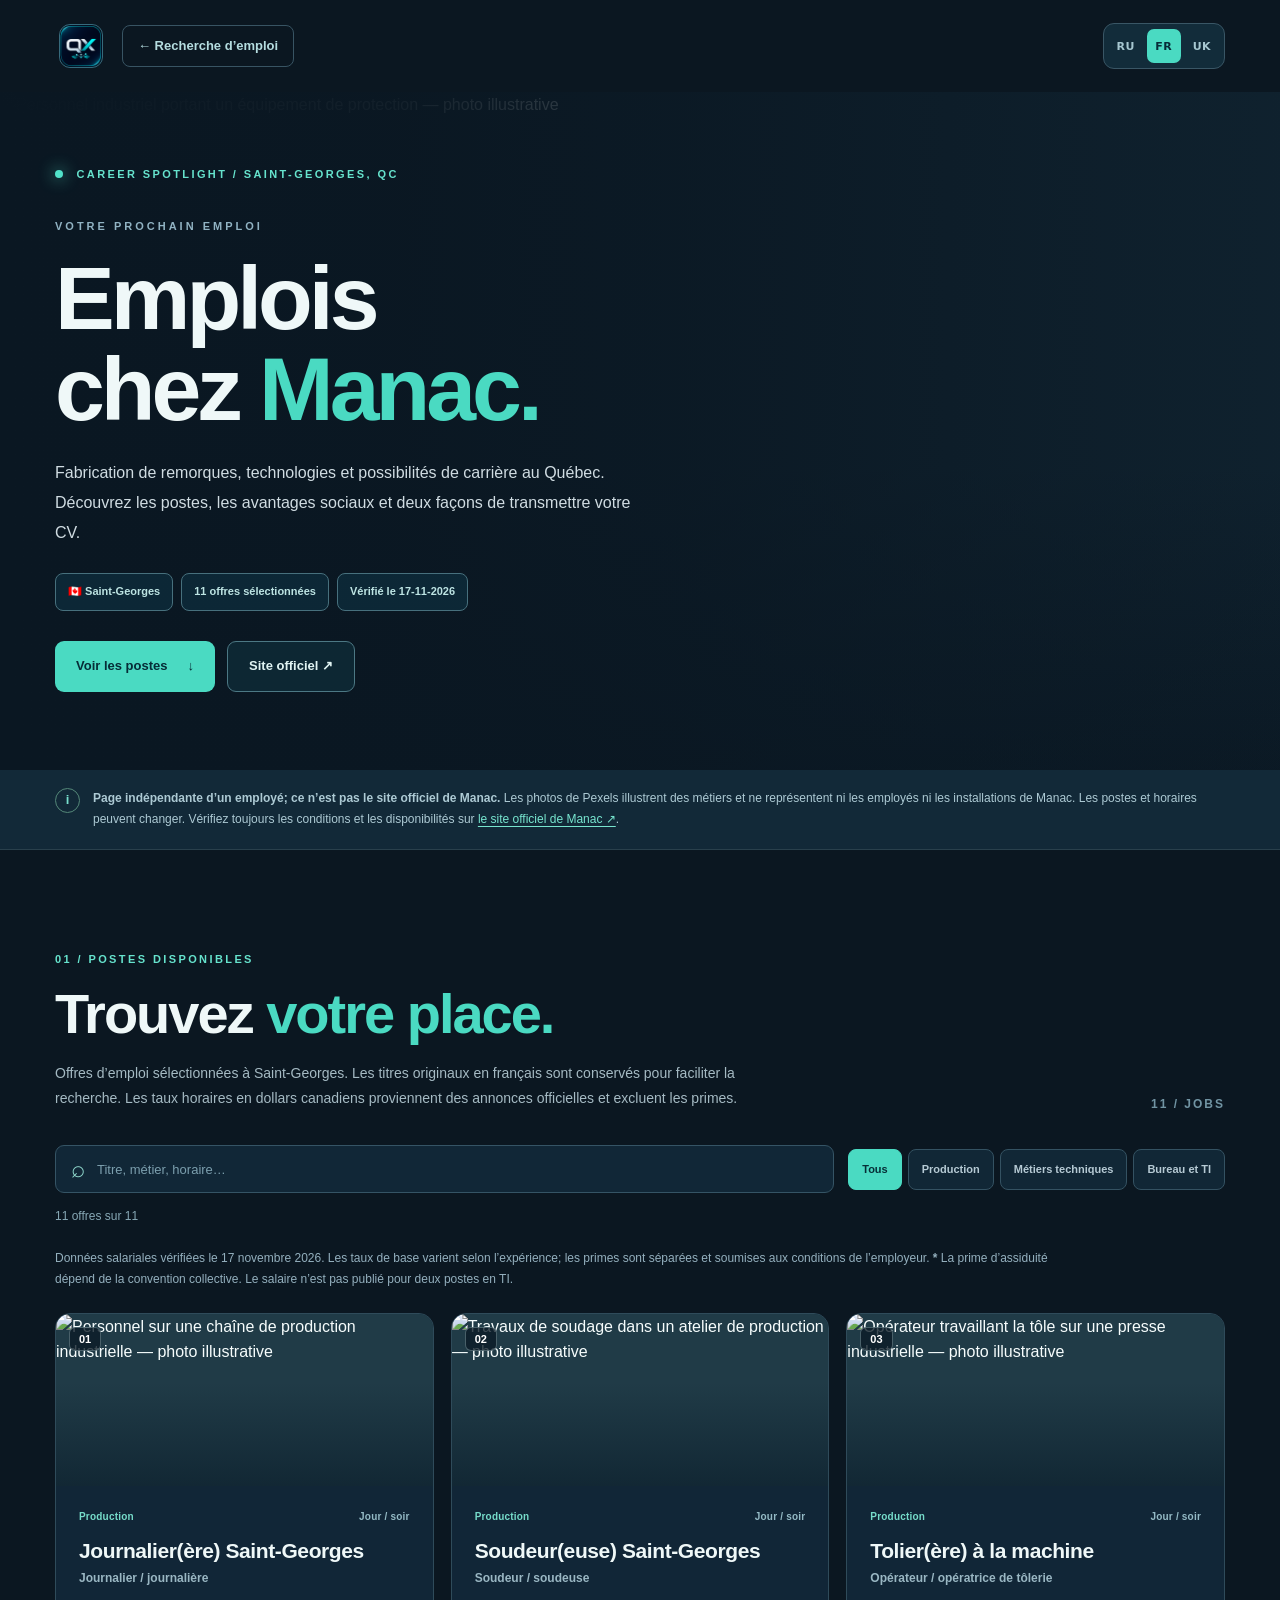
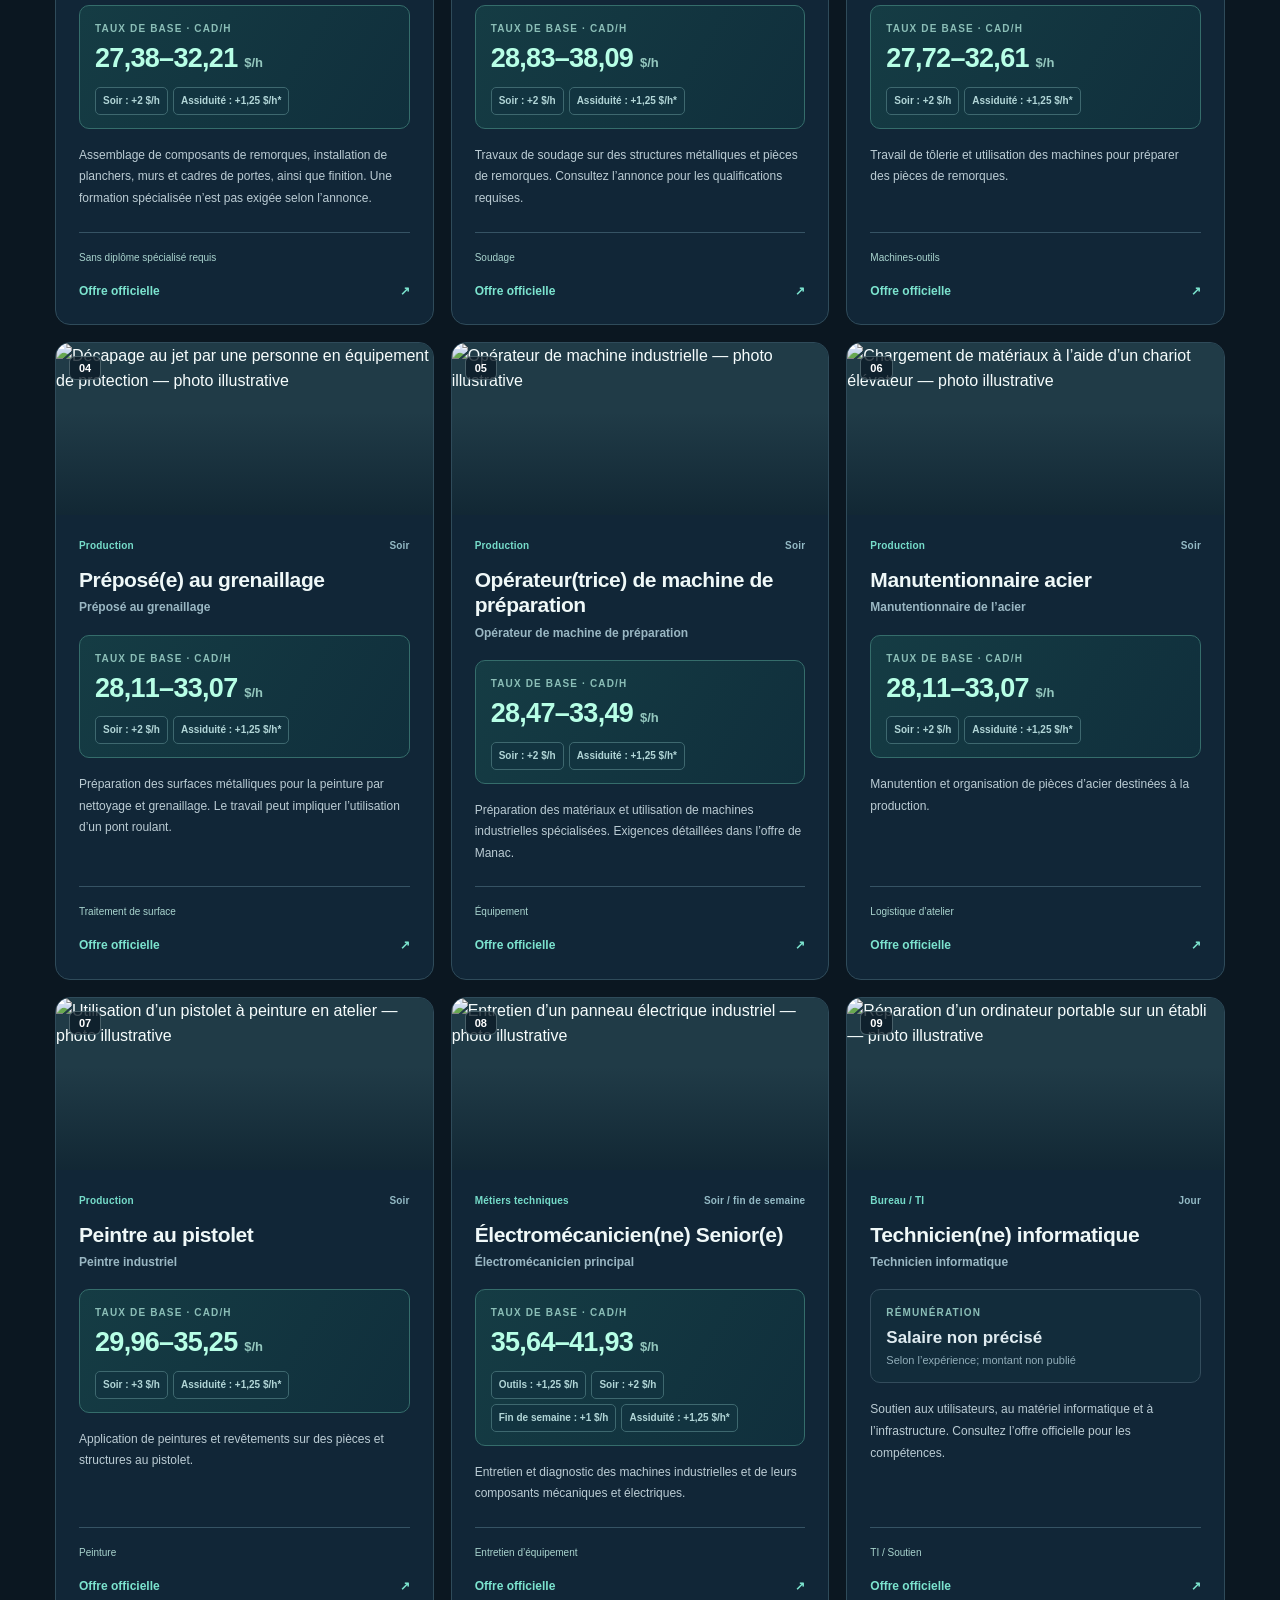
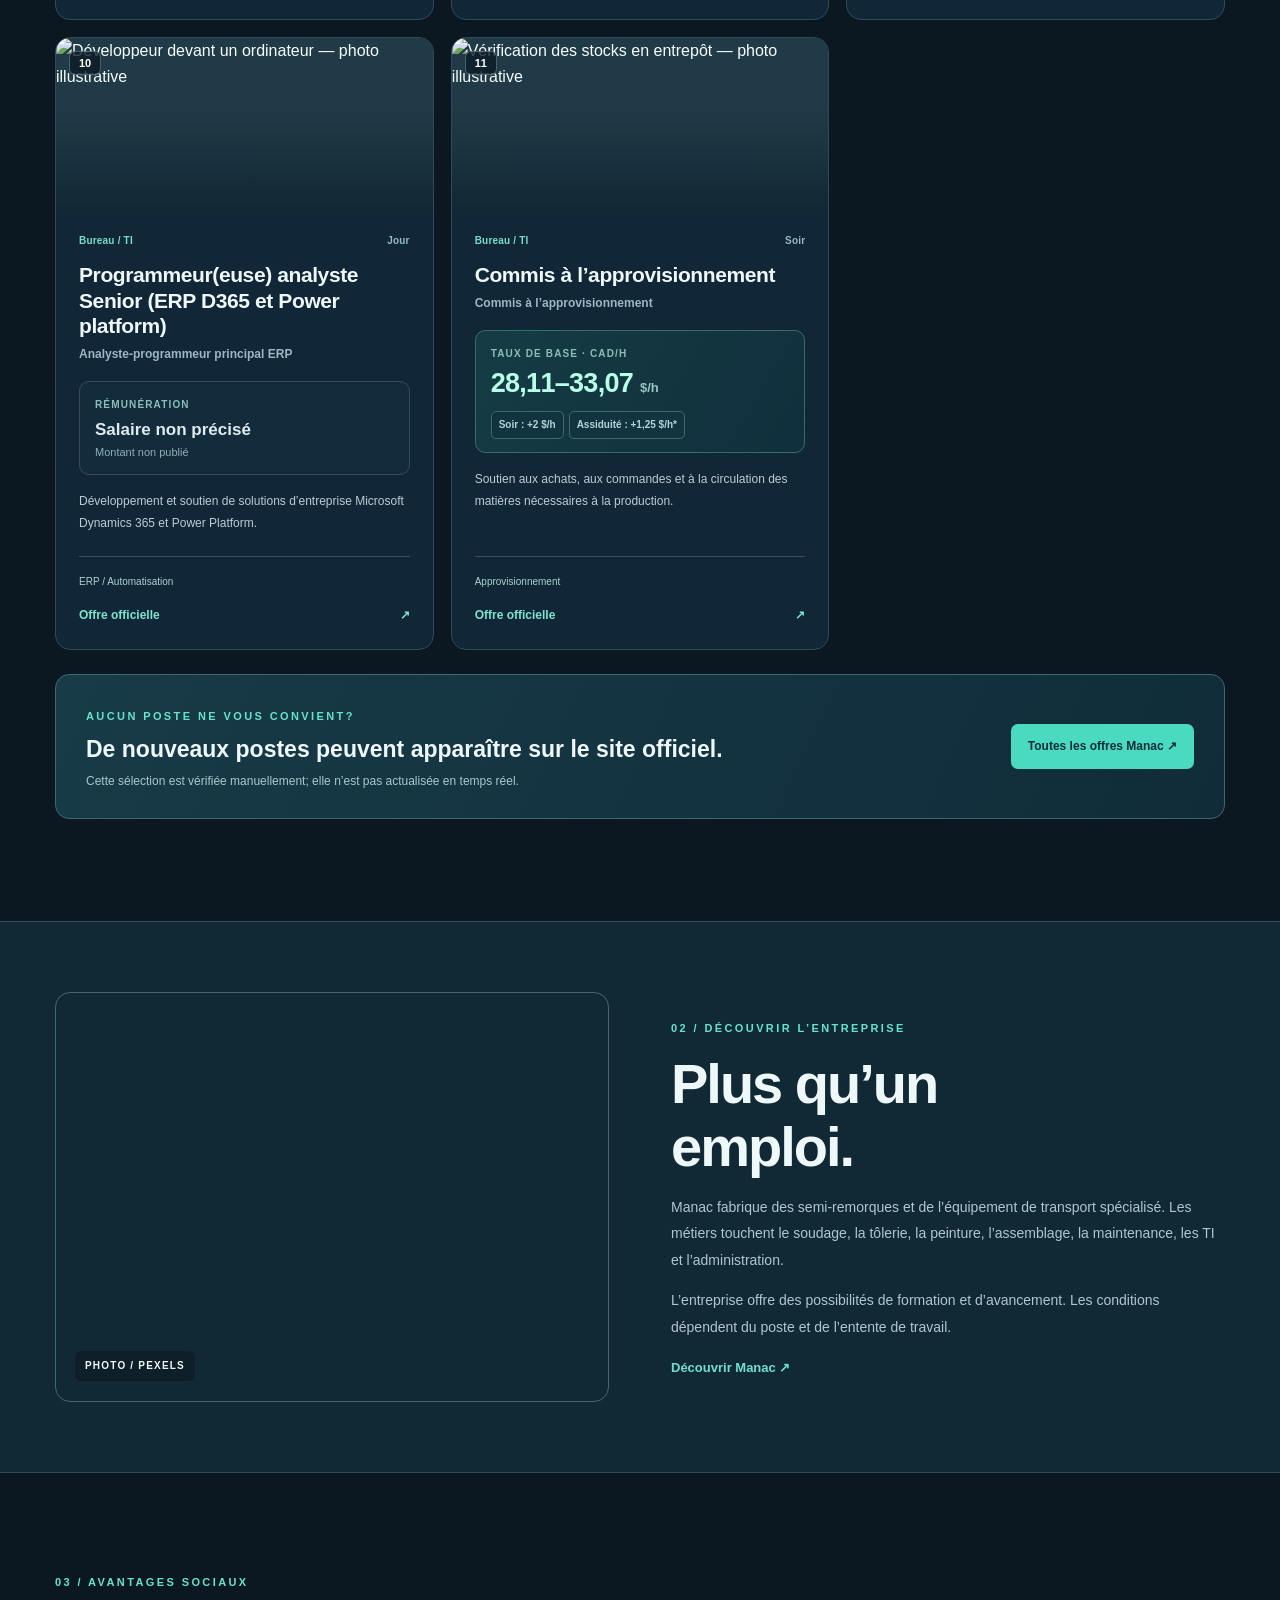
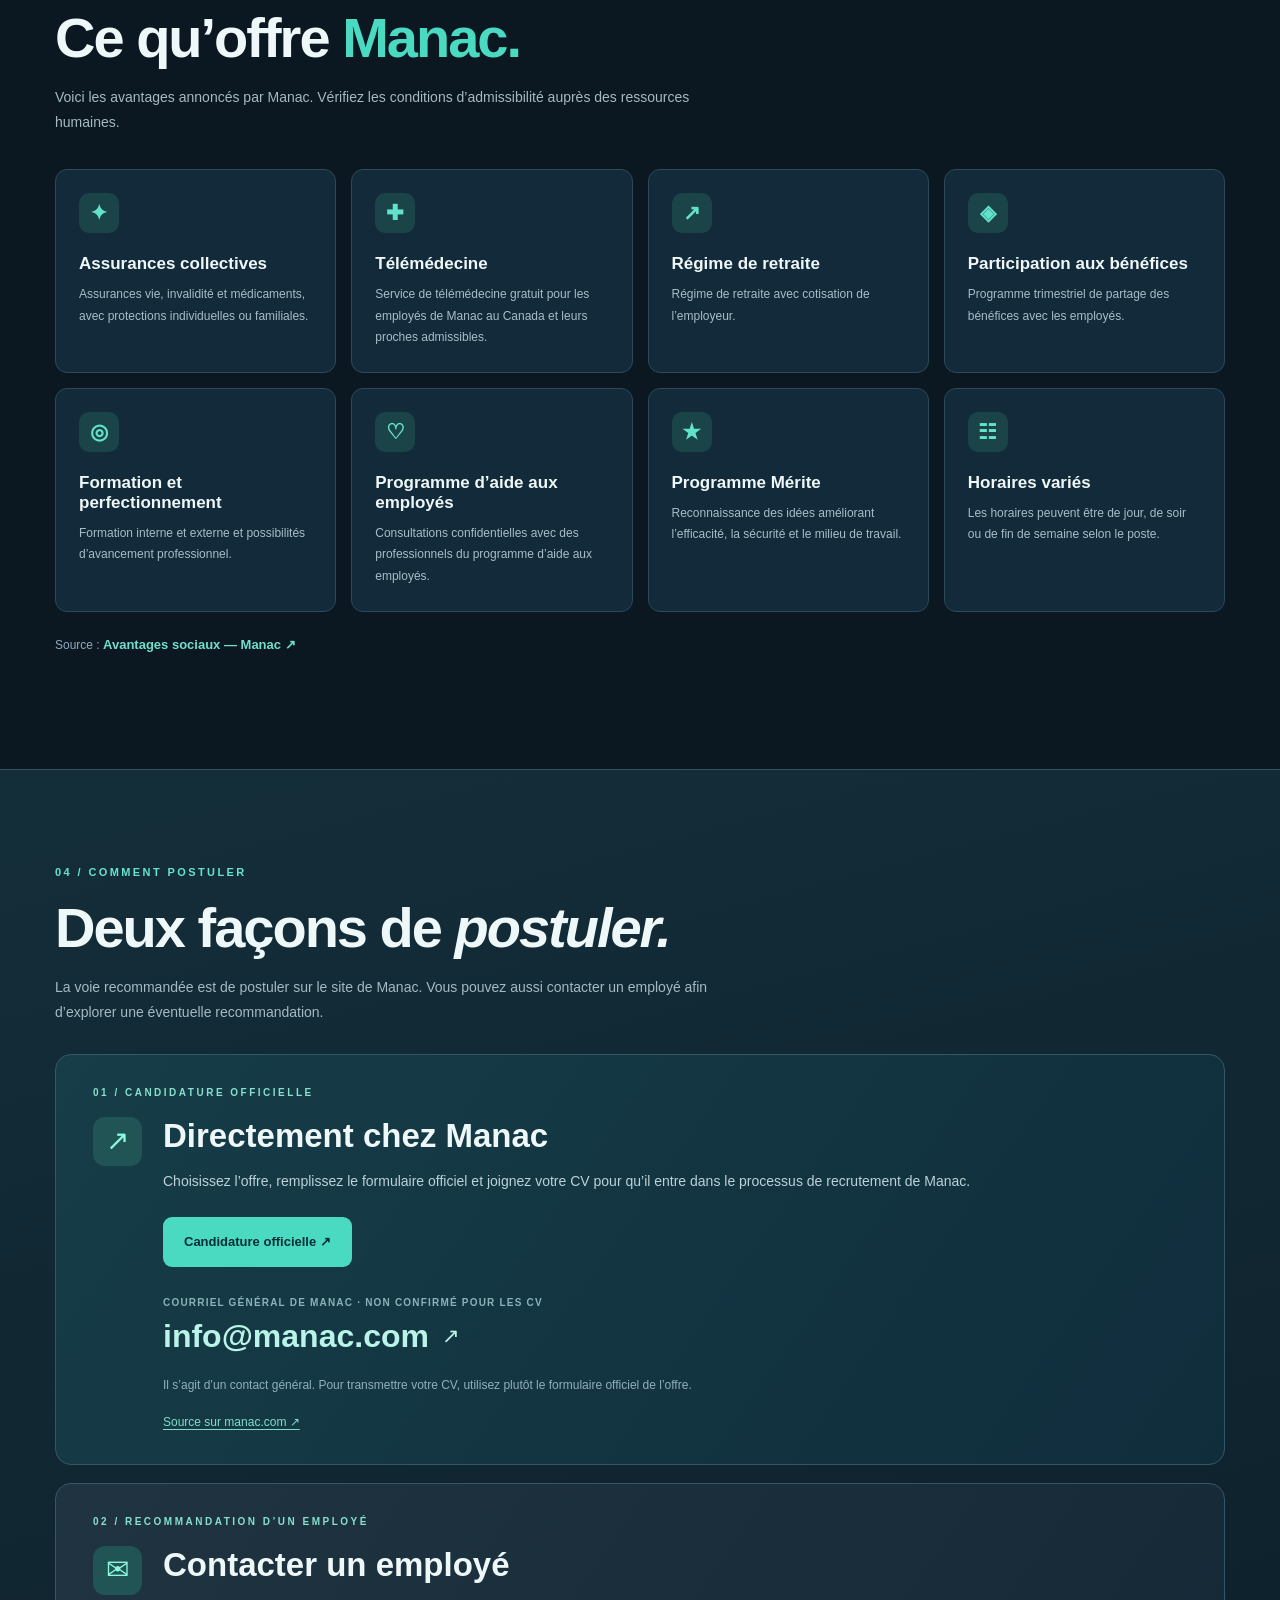
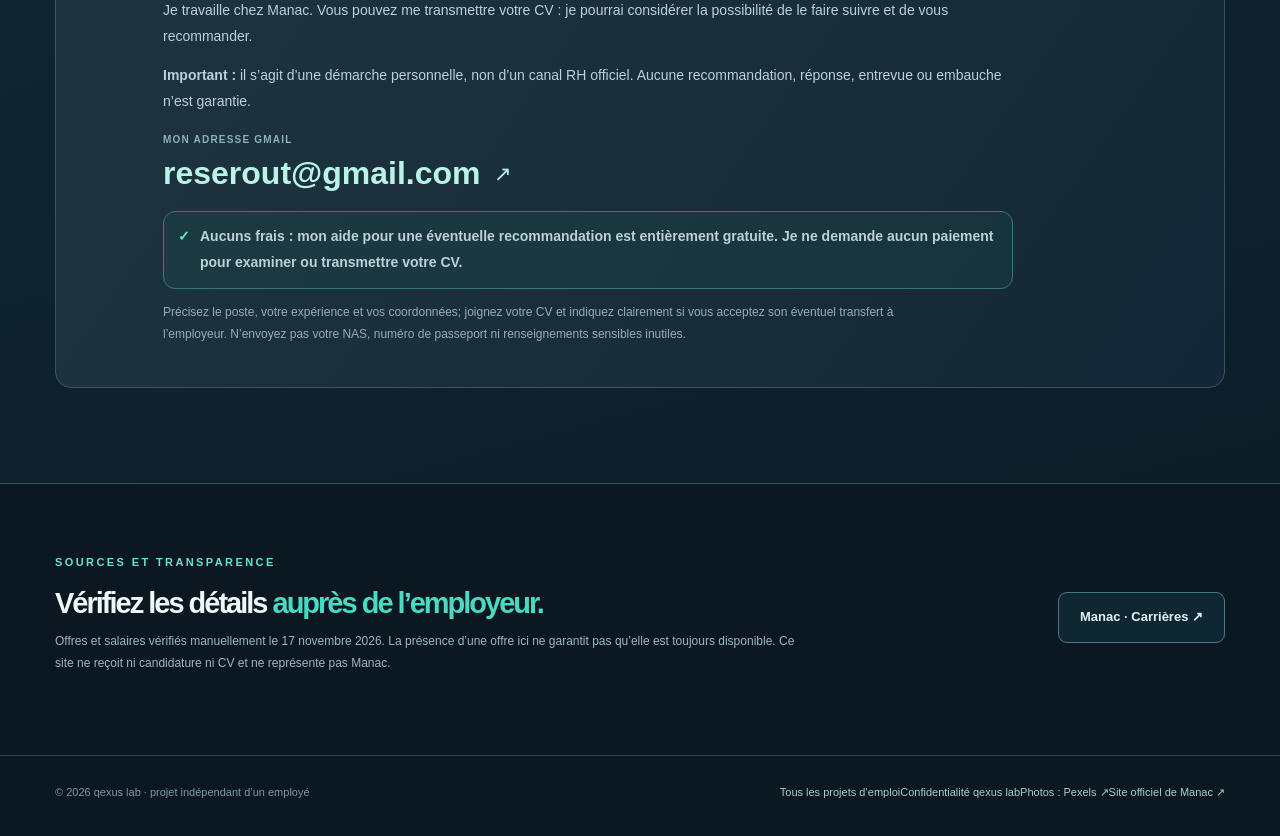
==== commit fbfdb58a: "style: unify Manac footer with portfolio while retaining official and photo links" ====
--- a/fr/index.html
+++ b/fr/index.html
@@ -23,6 +23,7 @@
 <link rel="stylesheet" href="https://fonts.googleapis.com/css2?family=DM+Sans:wght@400;500;600;700;800&amp;family=Space+Grotesk:wght@400;500;600;700&amp;display=swap">
 <link rel="stylesheet" href="../style.css">
 <link rel="stylesheet" href="../i18n.css">
+<link rel="stylesheet" href="https://qexus.github.io/shared/qx-footer.css">
 <meta property="og:type" content="website">
 <meta property="og:site_name" content="qexus lab">
 <meta property="og:title" content="Emplois chez Manac — Saint-Georges · qexus lab">
@@ -104,5 +105,8 @@
 <p class="referral-fee-note"><span aria-hidden="true">✓</span> Aucuns frais : mon aide pour une éventuelle recommandation est entièrement gratuite. Je ne demande aucun paiement pour examiner ou transmettre votre CV.</p><p class="muted-note">Précisez le poste, votre expérience et vos coordonnées; joignez votre CV et indiquez clairement si vous acceptez son éventuel transfert à l’employeur. N’envoyez pas votre NAS, numéro de passeport ni renseignements sensibles inutiles.</p></div></div></div>
 </div></section>
 <section class="last wrap"><div><span class="eyebrow">SOURCES ET TRANSPARENCE</span><h2>Vérifiez les détails <em>auprès de l’employeur.</em></h2><p>Offres et salaires vérifiés manuellement le 17 novembre 2026. La présence d’une offre ici ne garantit pas qu’elle est toujours disponible. Ce site ne reçoit ni candidature ni CV et ne représente pas Manac.</p></div><a class="btn ghost-btn" href="https://www.manac.com/ca/fr/compagnie/carrieres/" target="_blank" rel="noopener noreferrer">Manac · Carrières ↗</a></section>
-</main><footer><div class="wrap footer-inner"><span>© 2026 qexus lab · projet indépendant d’un employé</span><a href="https://qexus.github.io/fr/work.html">Tous les projets d’emploi</a><a href="https://qexus.github.io/fr/privacy.html">Confidentialité qexus lab</a><a href="https://www.pexels.com/license/" target="_blank" rel="noopener noreferrer">Photos : Pexels ↗</a><a href="https://www.manac.com/ca/fr/compagnie/carrieres" target="_blank" rel="noopener noreferrer">Site officiel de Manac ↗</a></div></footer></div>
+</main><footer class="qx-footer"><div class="wrap footer-inner qx-footer__inner">
+    <div class="qx-footer__meta"><span class="qx-footer__brand">© 2026 qexus lab · projet indépendant d’un employé</span></div>
+    <div class="qx-footer__links"><a href="https://qexus.github.io/fr/work.html">Tous les projets d’emploi</a><a href="https://qexus.github.io/fr/privacy.html">Confidentialité qexus lab</a><a href="https://www.pexels.com/license/" target="_blank" rel="noopener noreferrer">Photos : Pexels ↗</a><a href="https://www.manac.com/ca/fr/compagnie/carrieres" target="_blank" rel="noopener noreferrer">Site officiel de Manac ↗</a></div>
+  </div></footer></div>
 </body></html>
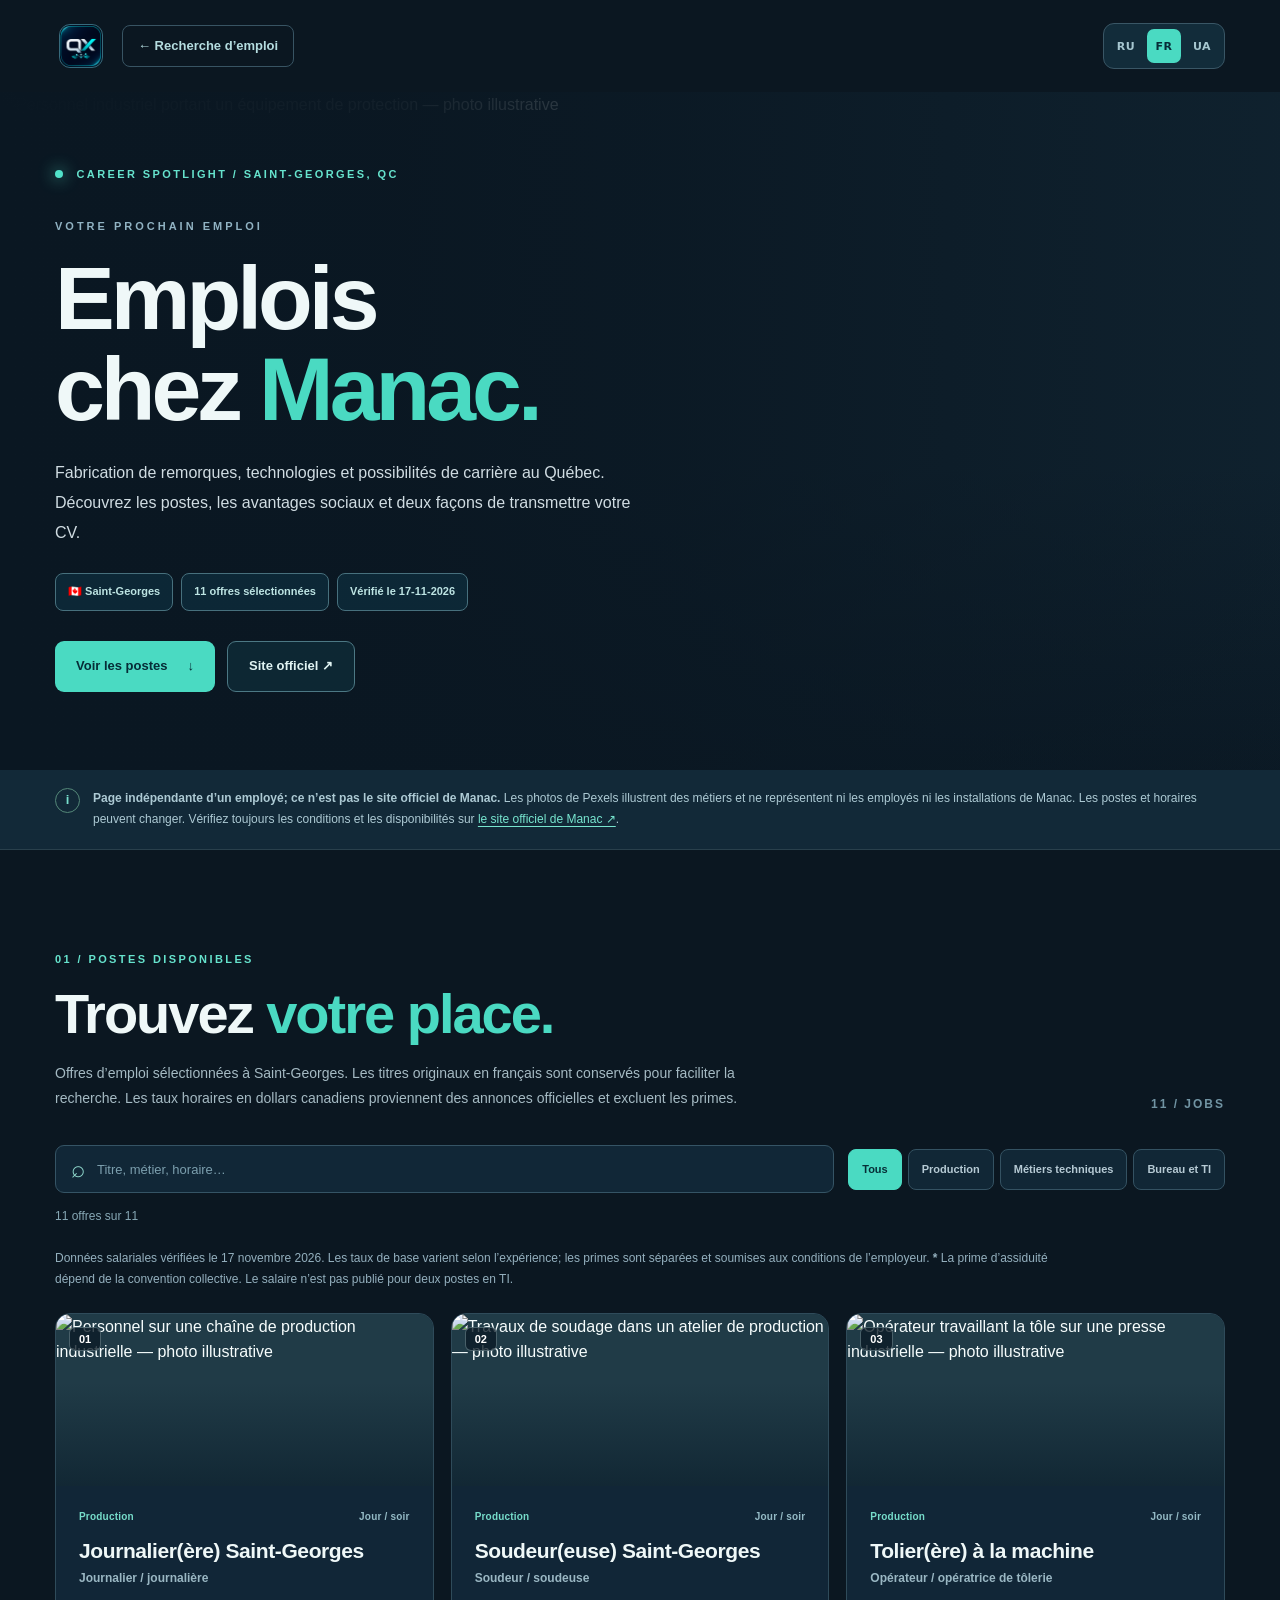
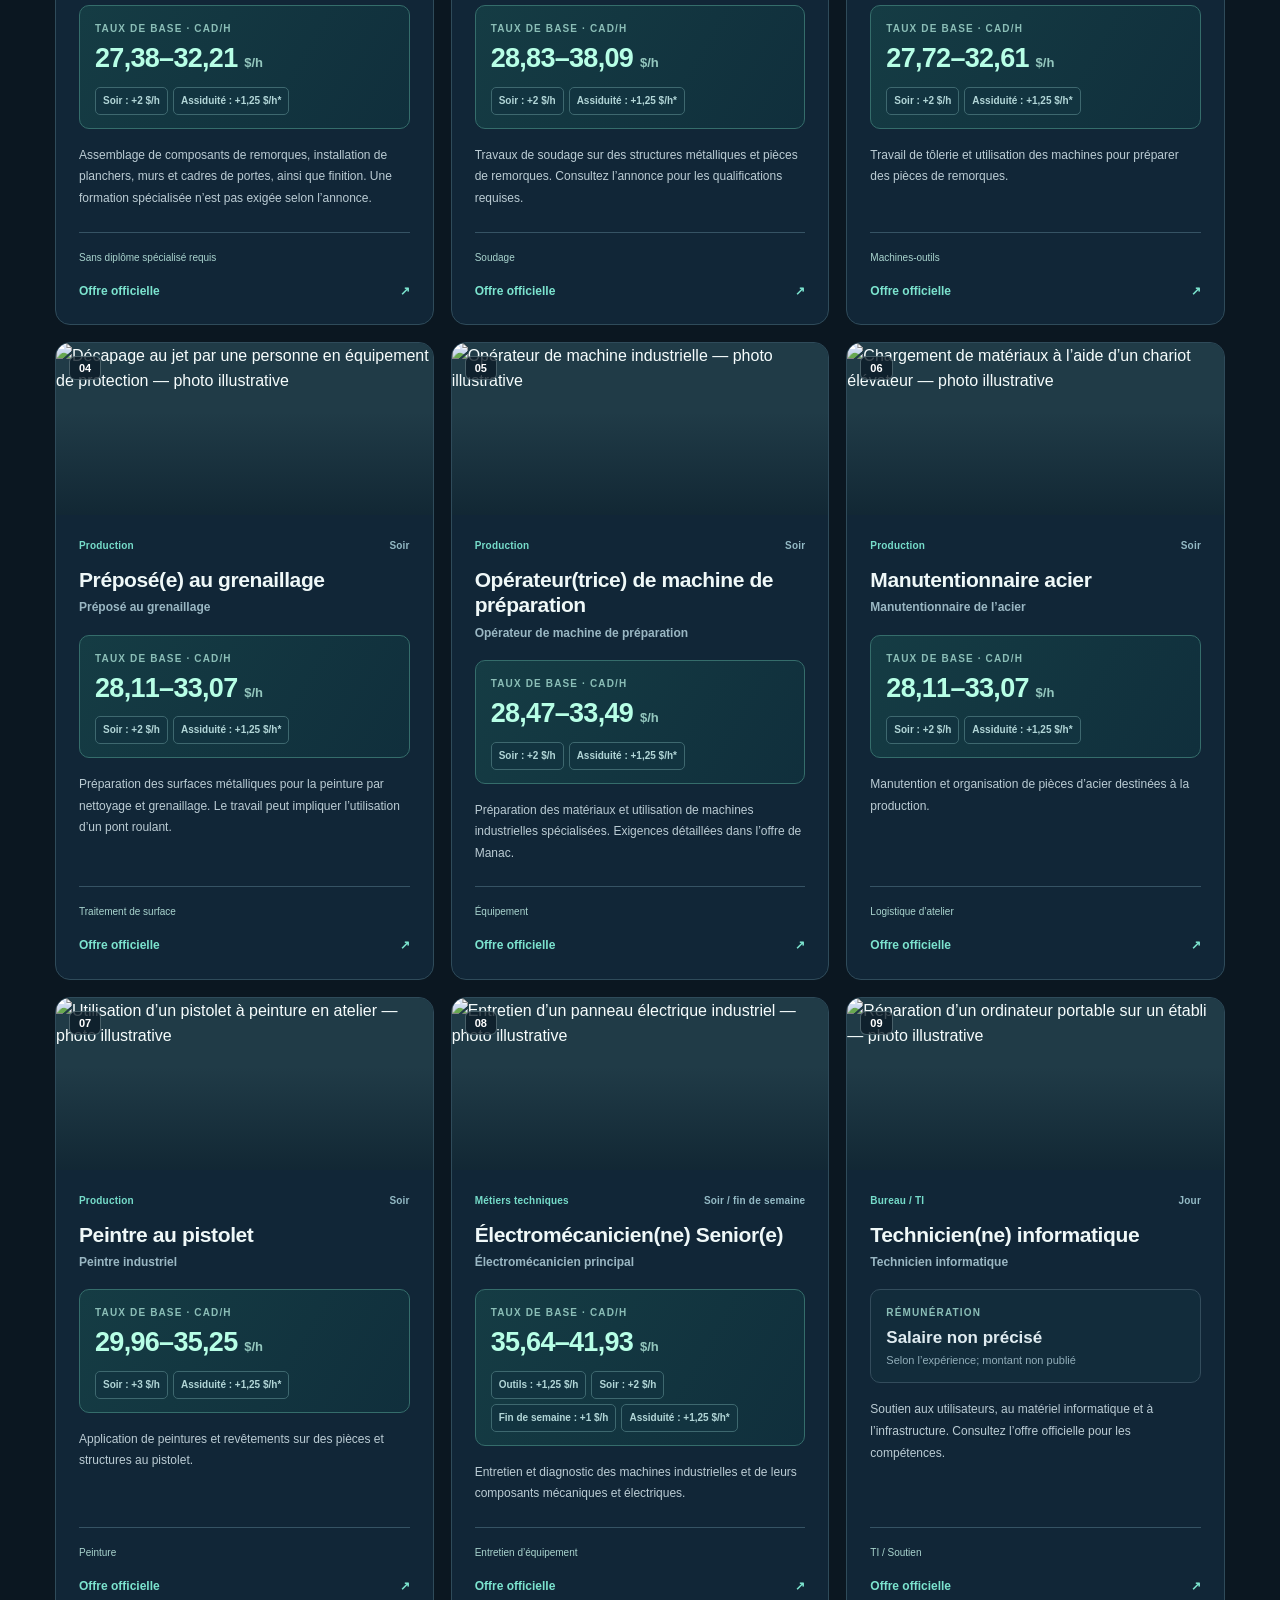
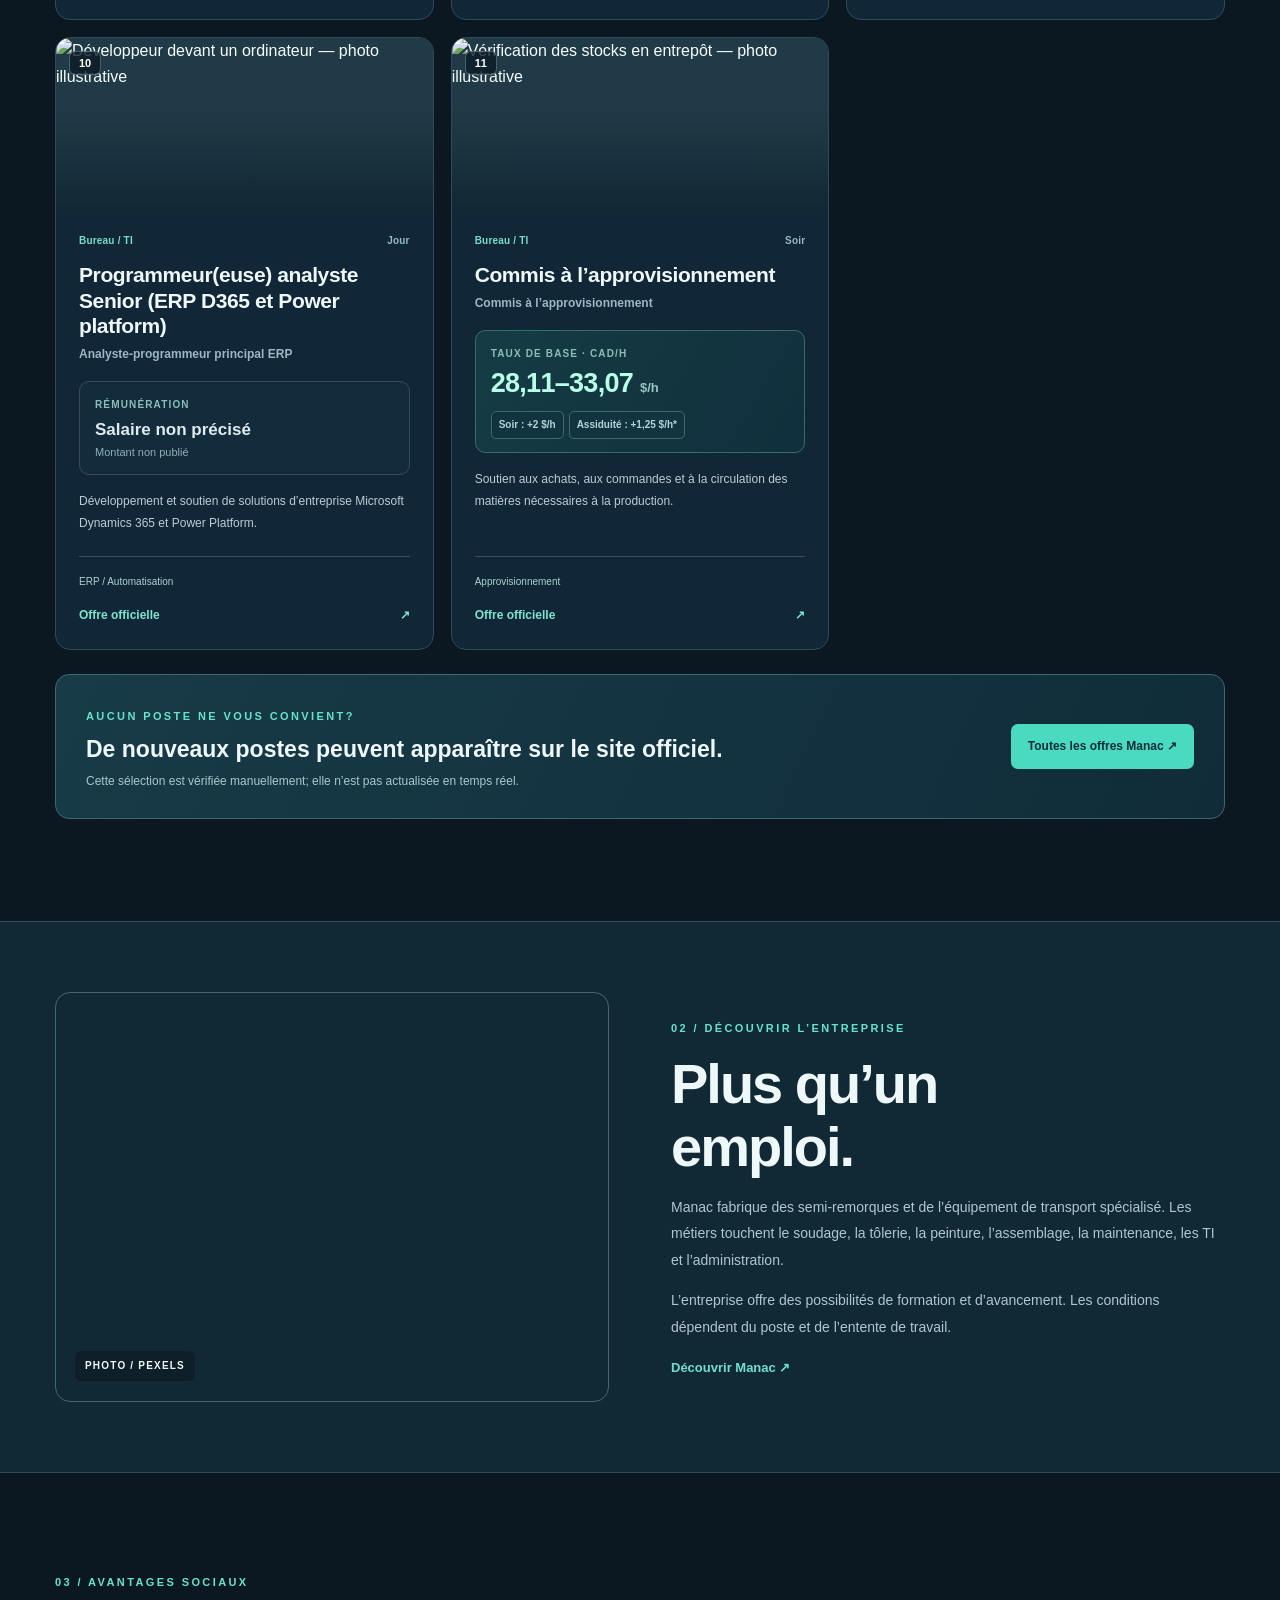
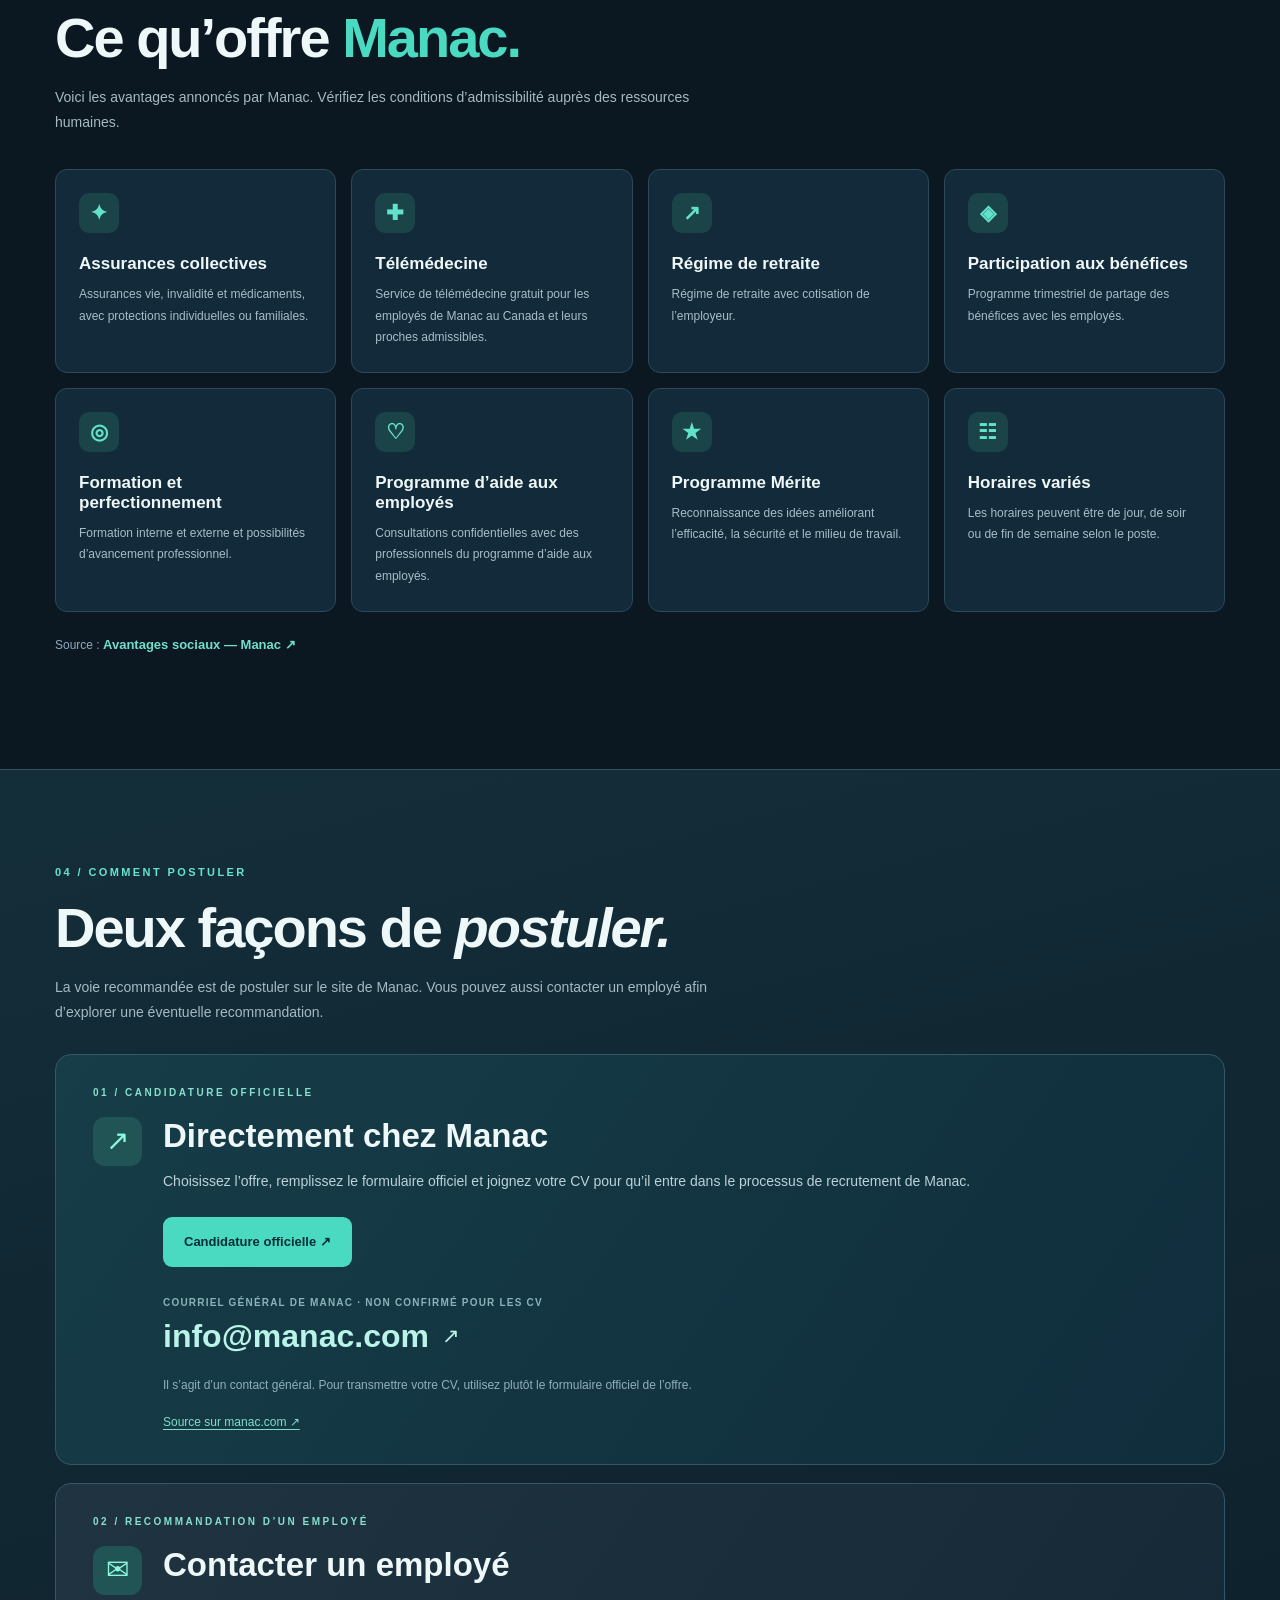
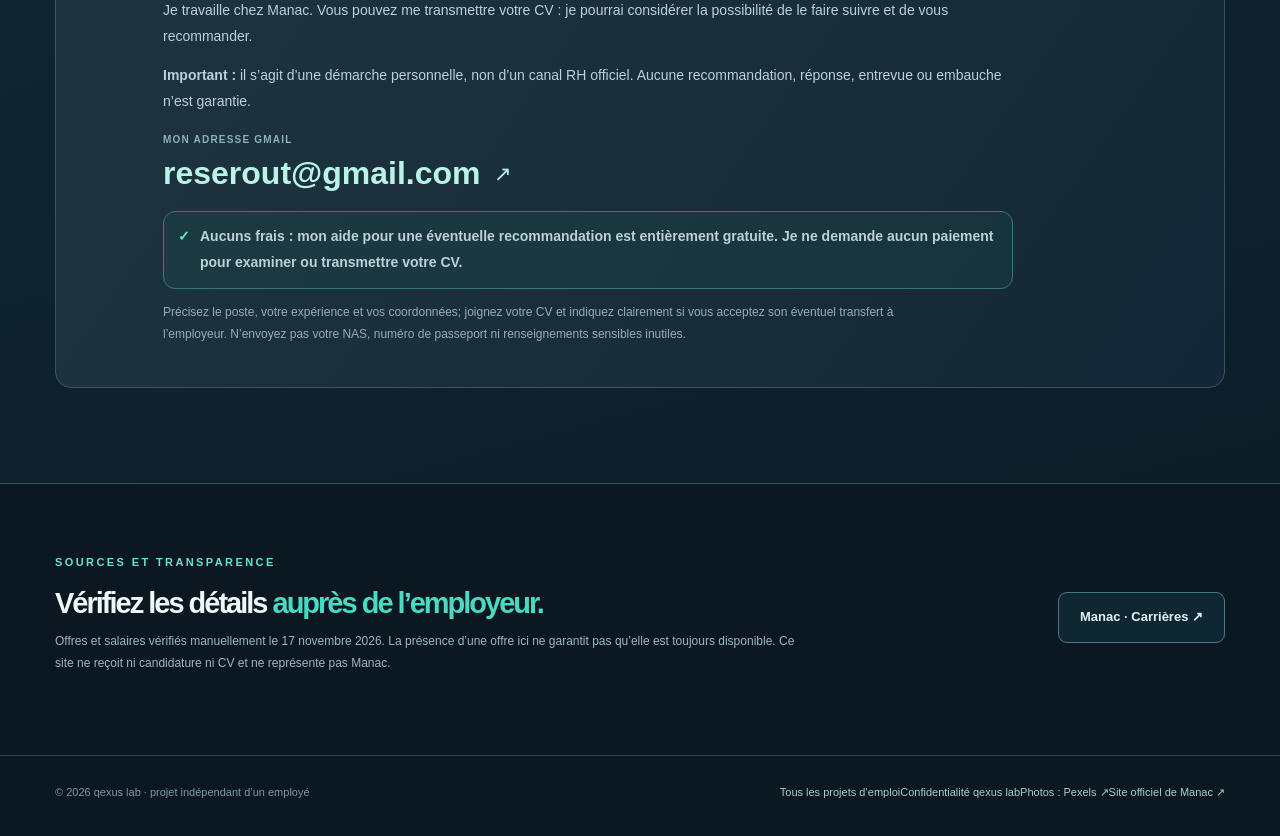
==== commit 69ab2dfe: "fix: static French and Ukrainian Manac menus use UA; add CI regression" ====
--- a/fr/index.html
+++ b/fr/index.html
@@ -37,7 +37,7 @@
 <body>
 <a class="skip" href="#main">Aller au contenu</a>
 <div class="site">
-<header class="top wrap"><a class="brand" href="https://qexus.github.io/" aria-label="Accueil qexus lab"><img src="../assets/qx-logo-180.png" width="44" height="44" alt="" decoding="async"></a><a class="back" href="https://qexus.github.io/fr/work.html">← Recherche d’emploi</a><nav class="qx-language-switch" aria-label="Langue de la page"><a href="https://qexus.github.io/manac/" hreflang="ru" >RU</a><a href="https://qexus.github.io/manac/fr/" hreflang="fr" aria-current="page">FR</a><a href="https://qexus.github.io/manac/uk/" hreflang="uk" >UK</a></nav></header>
+<header class="top wrap"><a class="brand" href="https://qexus.github.io/" aria-label="Accueil qexus lab"><img src="../assets/qx-logo-180.png" width="44" height="44" alt="" decoding="async"></a><a class="back" href="https://qexus.github.io/fr/work.html">← Recherche d’emploi</a><nav class="qx-language-switch" aria-label="Langue de la page"><a href="https://qexus.github.io/manac/" hreflang="ru" >RU</a><a href="https://qexus.github.io/manac/fr/" hreflang="fr" aria-current="page">FR</a><a href="https://qexus.github.io/manac/uk/" hreflang="uk" >UA</a></nav></header>
 <main id="main">
 <section class="hero"><div class="hero-image"><img src="https://images.pexels.com/photos/32845683/pexels-photo-32845683.jpeg?auto=compress&amp;cs=tinysrgb&amp;w=1700" width="1800" height="1100" alt="Personnel industriel portant un équipement de protection — photo illustrative" fetchpriority="high" decoding="async"></div><div class="hero-shade"></div><div class="wrap hero-inner"><div class="hero-kicker"><span class="pulse"></span> CAREER SPOTLIGHT / SAINT-GEORGES, QC</div><div class="hero-copy"><span class="hero-mini">VOTRE PROCHAIN EMPLOI</span><h1>Emplois<br>chez <em>Manac.</em></h1><p>Fabrication de remorques, technologies et possibilités de carrière au Québec. Découvrez les postes, les avantages sociaux et deux façons de transmettre votre CV.</p><div class="hero-pills"><span>🇨🇦 Saint-Georges</span><span>11 offres sélectionnées</span><span>Vérifié le 17-11-2026</span></div><div class="hero-actions"><a class="btn main-btn" href="#vacancies">Voir les postes <span aria-hidden="true">↓</span></a><a class="btn ghost-btn" href="https://www.manac.com/ca/fr/compagnie/carrieres/" target="_blank" rel="noopener noreferrer">Site officiel ↗</a></div></div></div></section>
 <section class="trust"><div class="wrap"><span class="trust-dot">i</span><p><strong>Page indépendante d’un employé; ce n’est pas le site officiel de Manac.</strong> Les photos de Pexels illustrent des métiers et ne représentent ni les employés ni les installations de Manac. Les postes et horaires peuvent changer. Vérifiez toujours les conditions et les disponibilités sur <a href="https://www.manac.com/ca/fr/compagnie/carrieres/" target="_blank" rel="noopener noreferrer">le site officiel de Manac ↗</a>.</p></div></section>
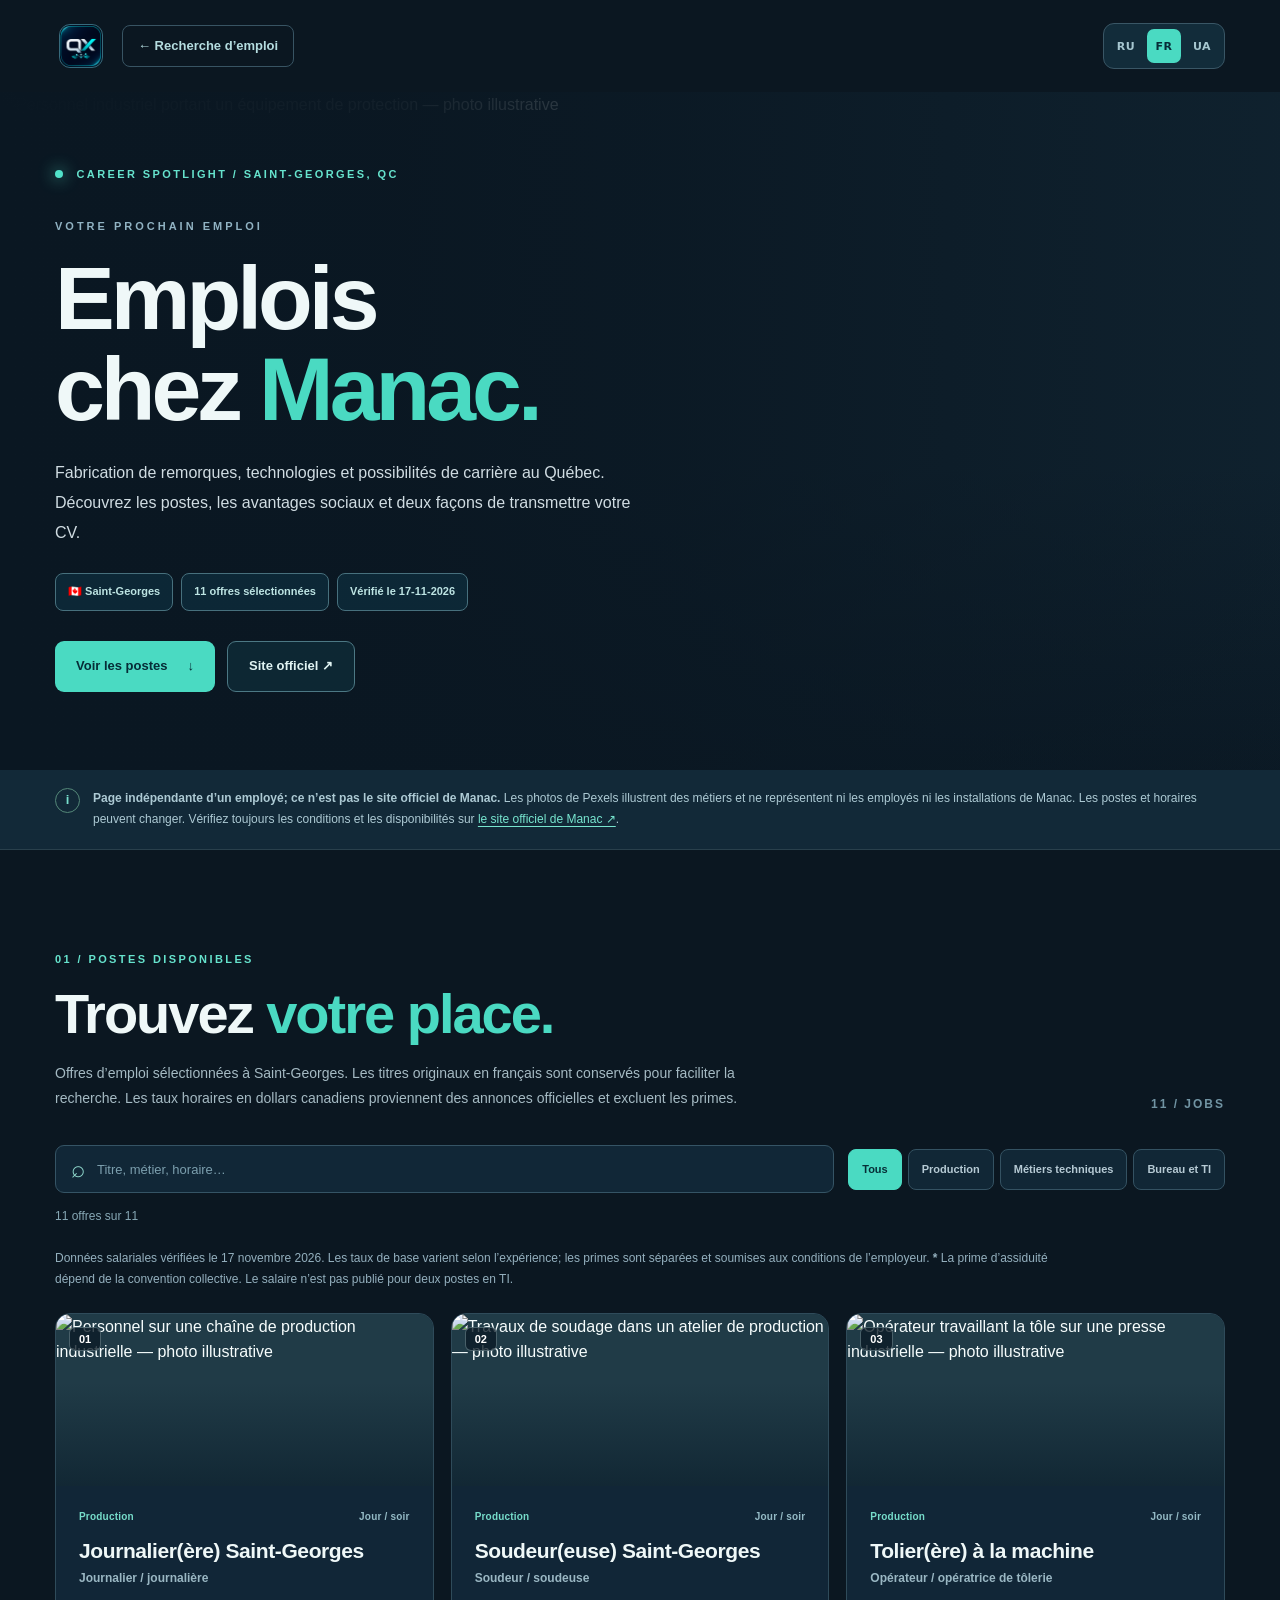
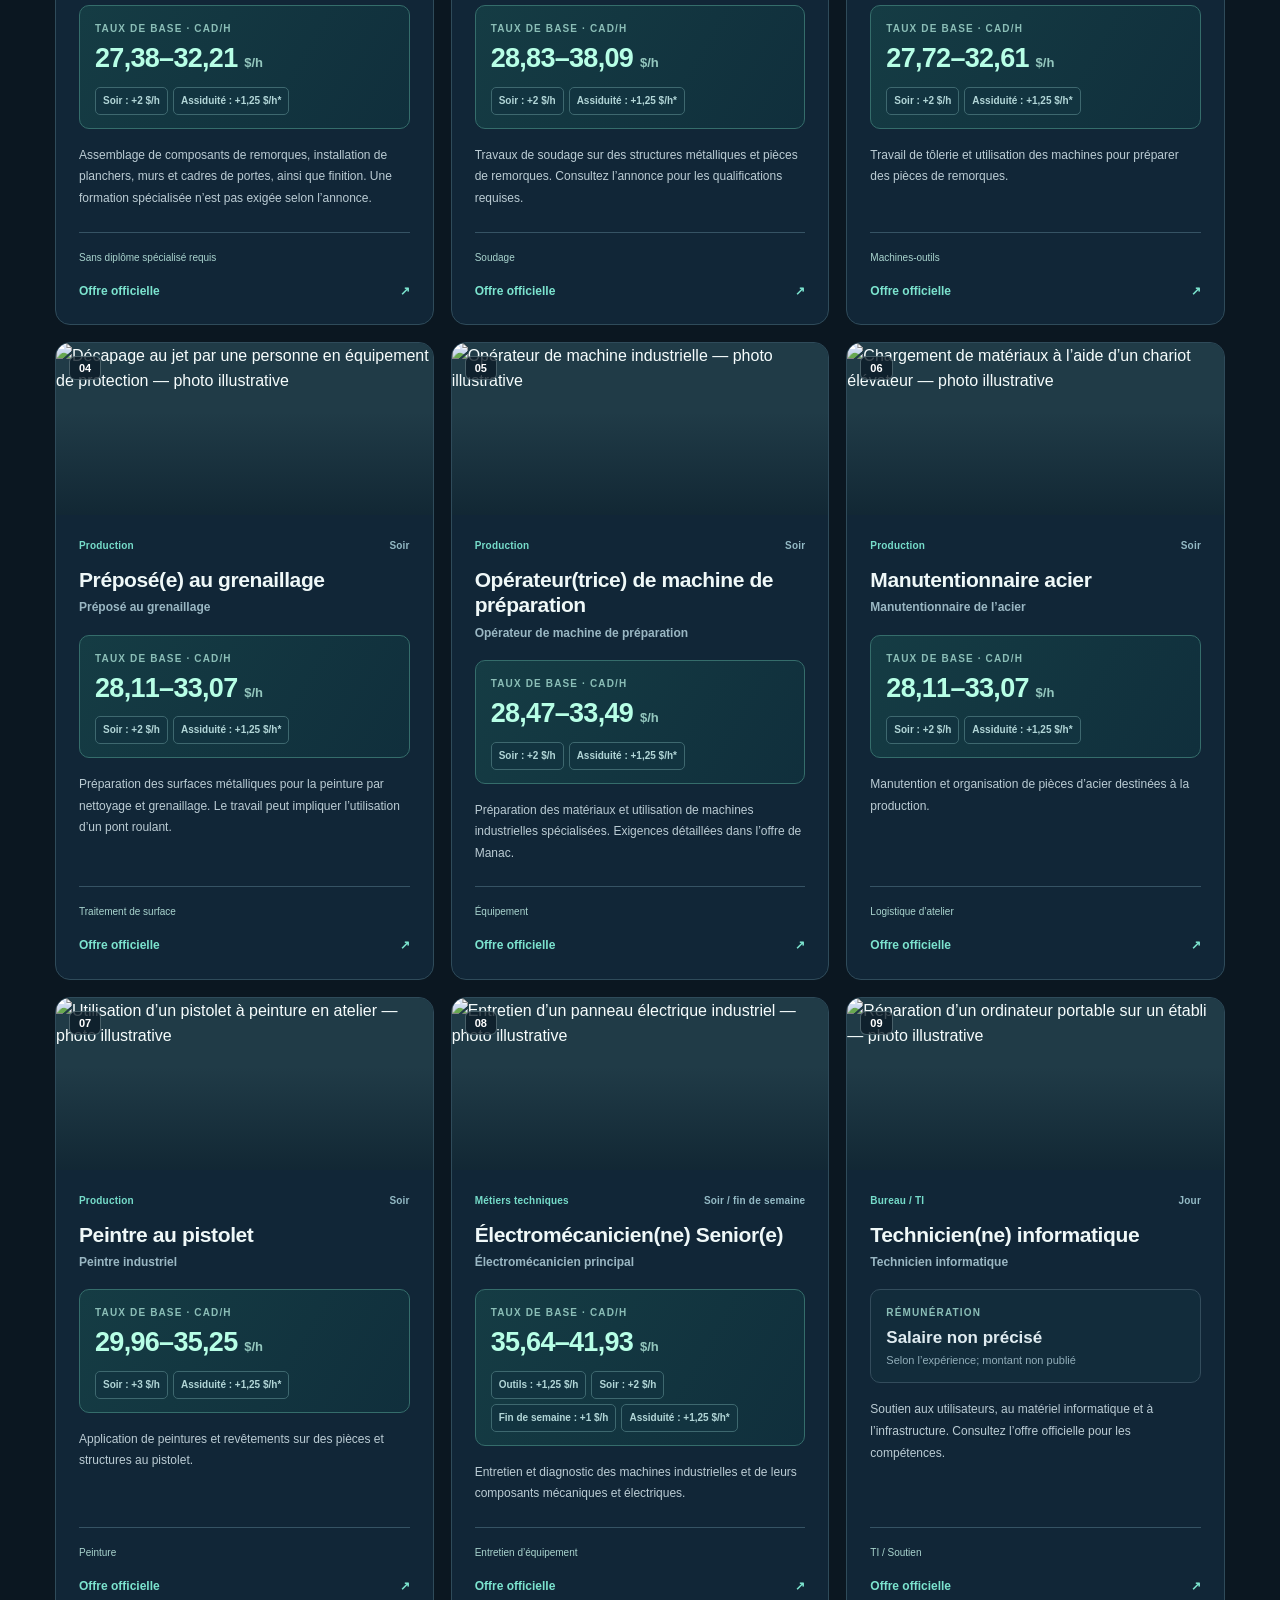
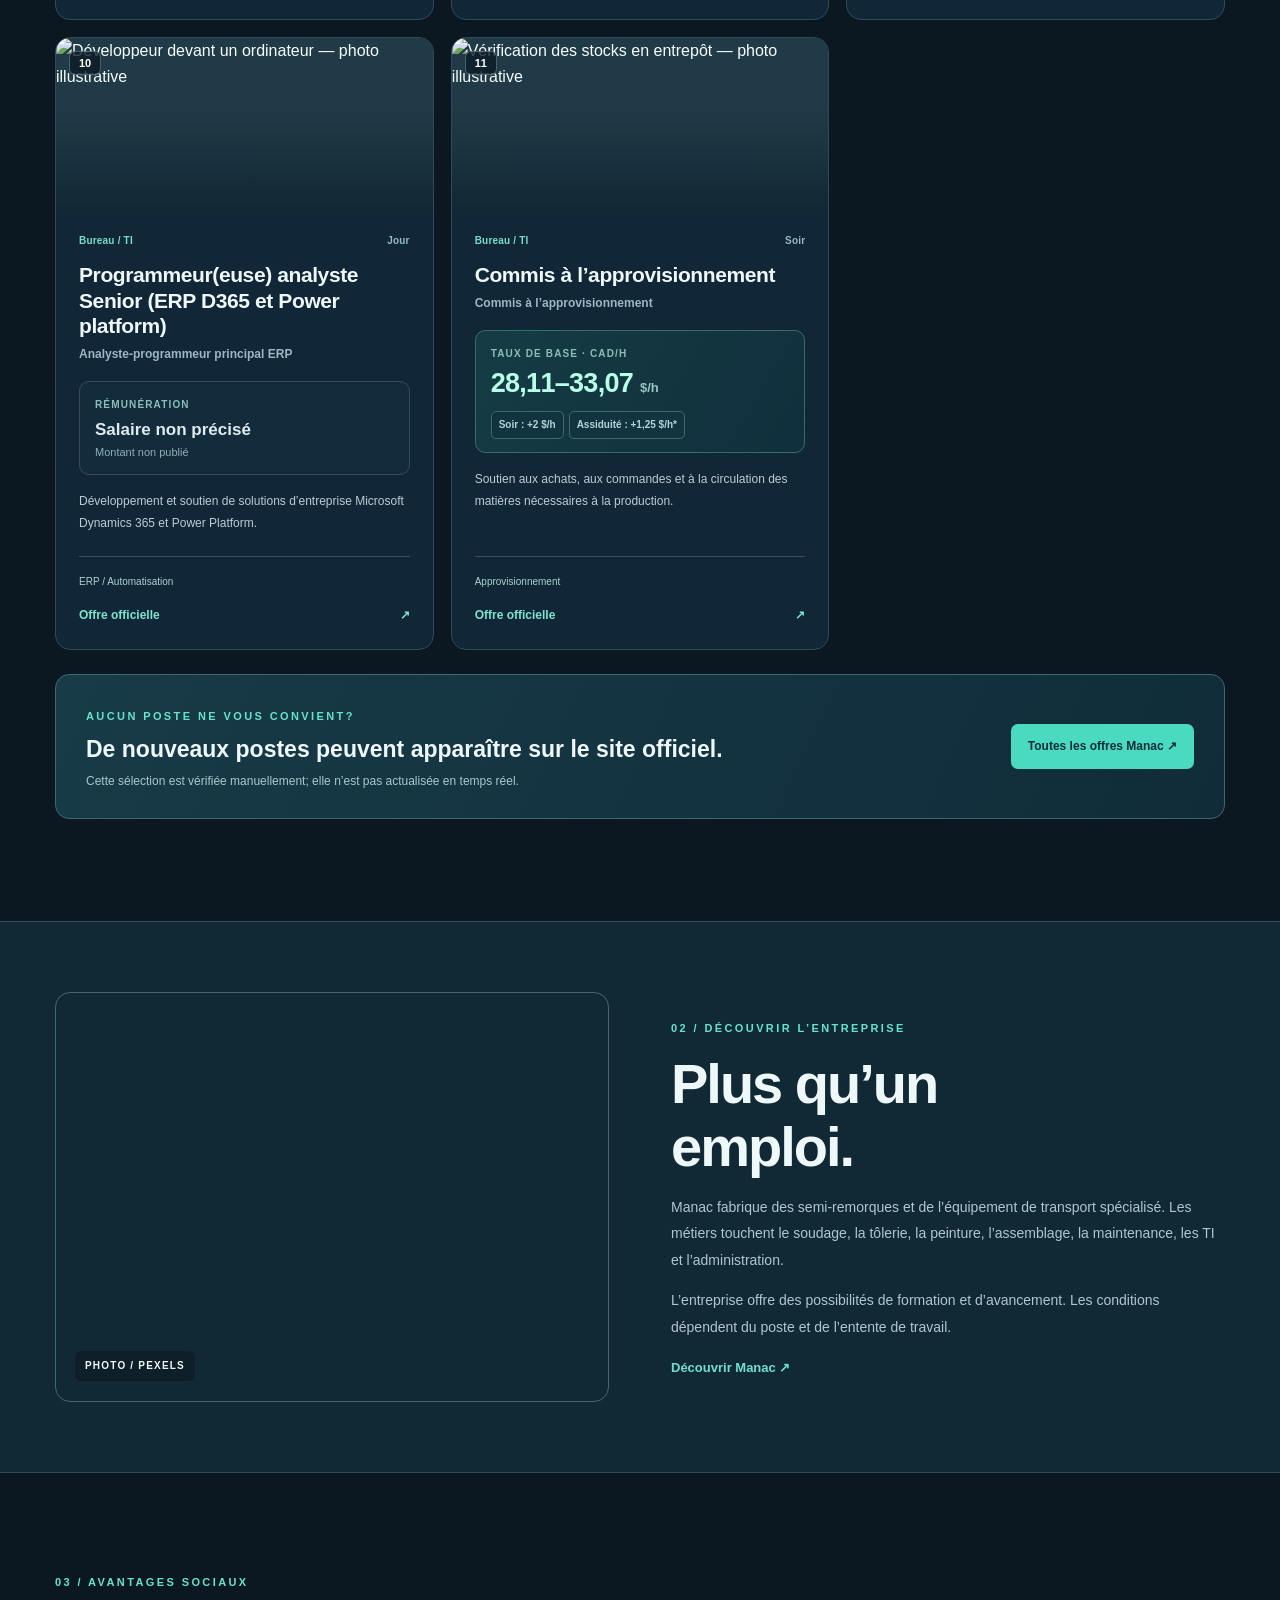
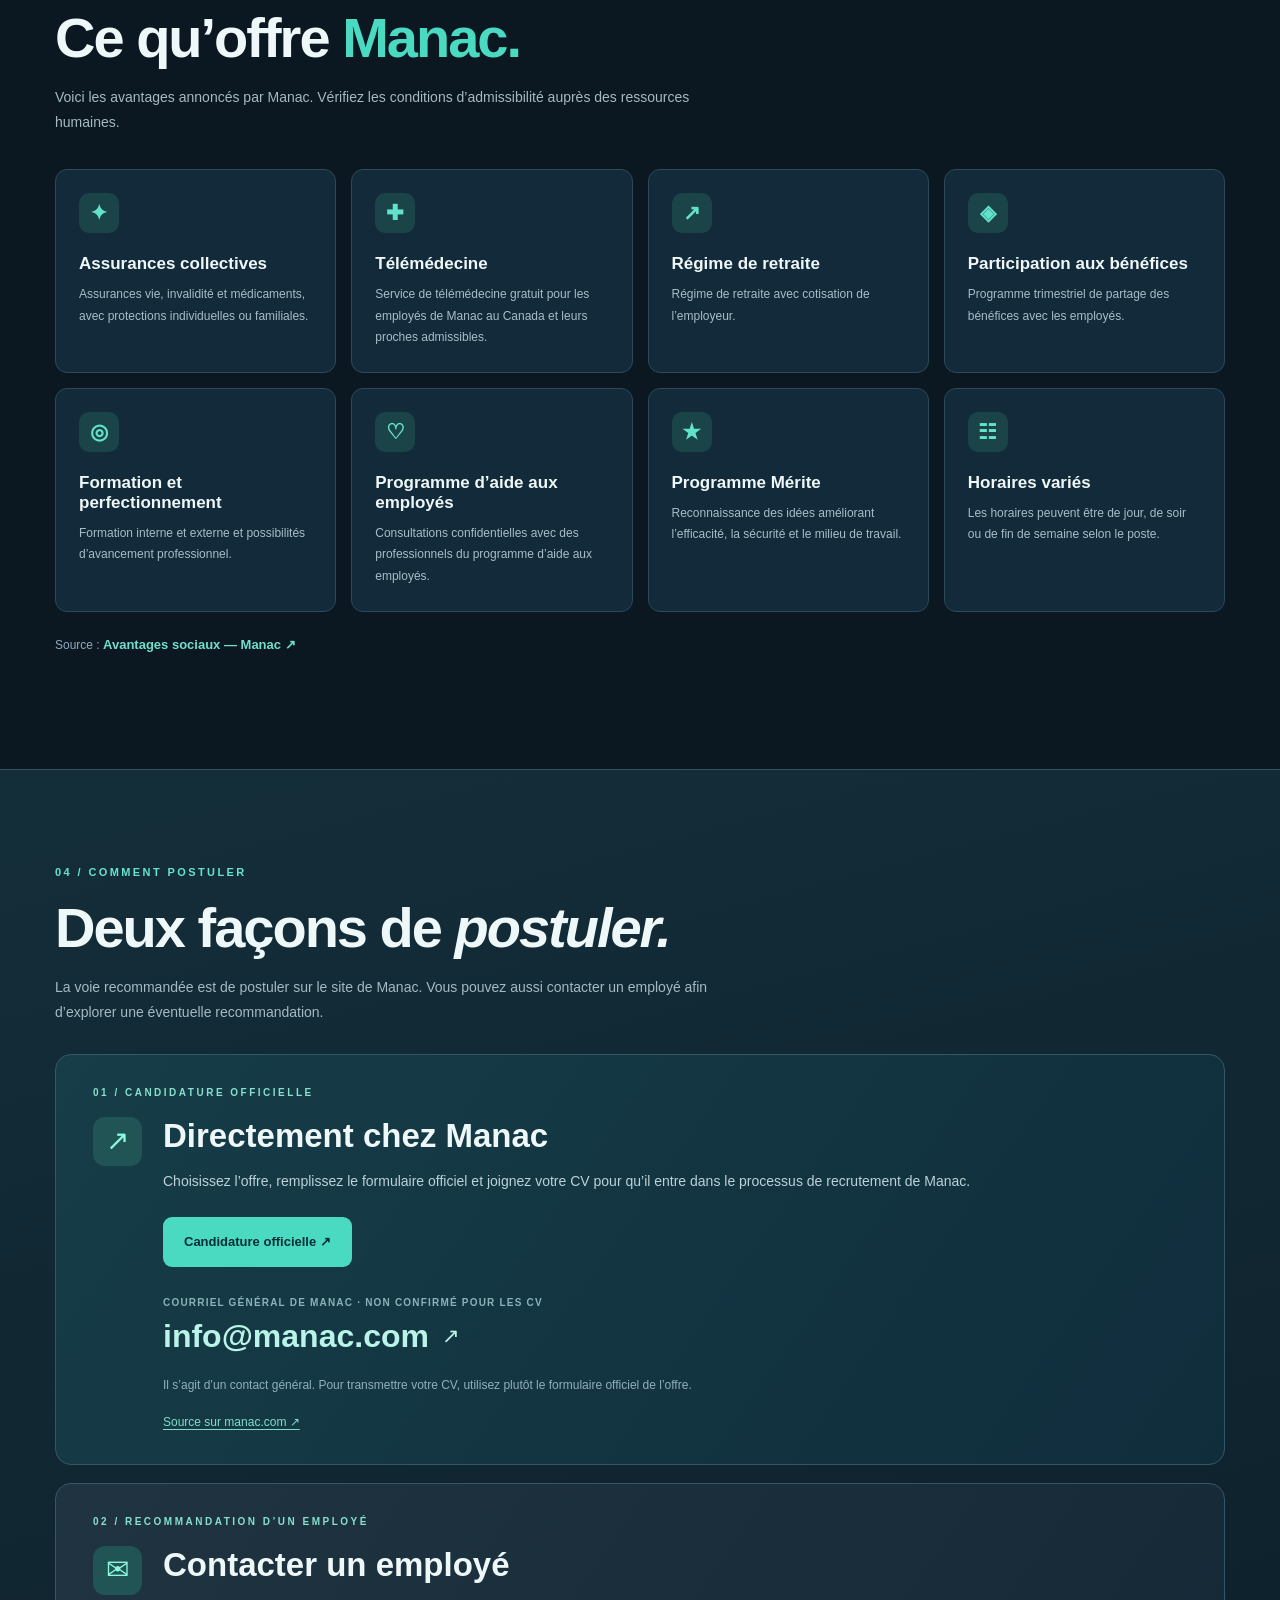
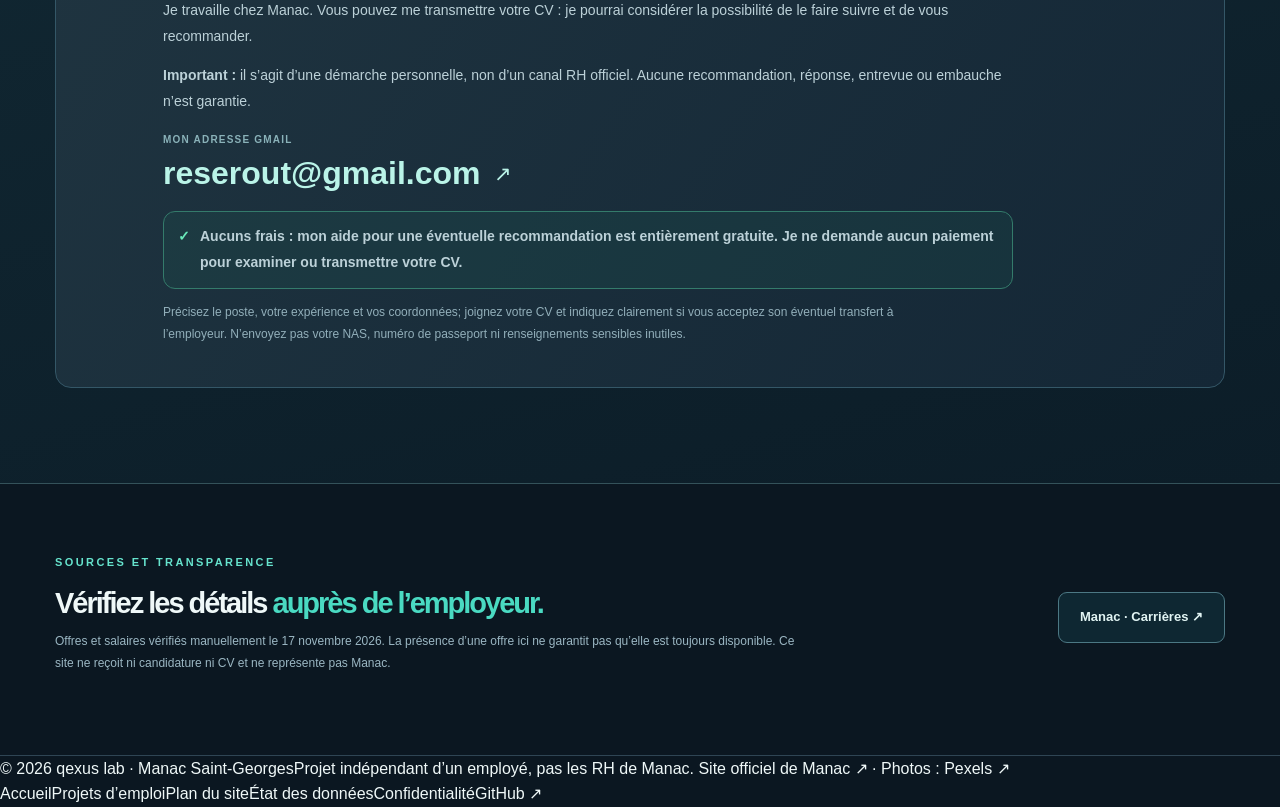
==== commit be8fc453: "footer: shared qexus footer (Manac link and Pexels credit kept in the note line) Co-Authored-By: Cla" ====
--- a/fr/index.html
+++ b/fr/index.html
@@ -8,7 +8,7 @@
 <meta name="description" content="Découvrez 11 offres sélectionnées à Saint-Georges, les salaires horaires, les avantages sociaux et les façons de postuler.">
 <meta name="referrer" content="strict-origin-when-cross-origin">
 <meta name="robots" content="index,follow,max-image-preview:large">
-<meta http-equiv="Content-Security-Policy" content="default-src 'self'; script-src 'self'; style-src 'self' https://fonts.googleapis.com; img-src 'self' https://images.pexels.com; font-src 'self' https://fonts.gstatic.com; connect-src 'none'; object-src 'none'; base-uri 'self'; form-action 'none'; frame-src 'none'; upgrade-insecure-requests">
+<meta http-equiv="Content-Security-Policy" content="default-src 'self'; script-src 'self'; style-src 'self'; img-src 'self' https://images.pexels.com; font-src 'self'; connect-src 'self'; object-src 'none'; base-uri 'self'; form-action 'none'; frame-src 'none'; upgrade-insecure-requests">
 <title>Emplois chez Manac — Saint-Georges · qexus lab</title>
 <link rel="canonical" href="https://qexus.github.io/manac/fr/">
 <link rel="alternate" hreflang="ru" href="https://qexus.github.io/manac/">
@@ -18,12 +18,9 @@
 <link rel="icon" type="image/png" href="../assets/qx-favicon-48.png">
 <link rel="apple-touch-icon" href="../assets/qx-logo-180.png">
 <link rel="preconnect" href="https://images.pexels.com" crossorigin>
-<link rel="preconnect" href="https://fonts.googleapis.com">
-<link rel="preconnect" href="https://fonts.gstatic.com" crossorigin>
-<link rel="stylesheet" href="https://fonts.googleapis.com/css2?family=DM+Sans:wght@400;500;600;700;800&amp;family=Space+Grotesk:wght@400;500;600;700&amp;display=swap">
+<link rel="stylesheet" href="https://qexus.github.io/assets/fonts/fonts.css">
 <link rel="stylesheet" href="../style.css">
 <link rel="stylesheet" href="../i18n.css">
-<link rel="stylesheet" href="https://qexus.github.io/shared/qx-footer.css">
 <meta property="og:type" content="website">
 <meta property="og:site_name" content="qexus lab">
 <meta property="og:title" content="Emplois chez Manac — Saint-Georges · qexus lab">
@@ -33,63 +30,66 @@
 <meta name="twitter:card" content="summary_large_image">
 <script src="../filter.js" defer></script>
 
+<meta property="og:locale" content="fr_CA">
+<script type="application/ld+json">{"@context": "https://schema.org", "@type": "WebPage", "url": "https://qexus.github.io/manac/fr/", "name": "Emplois chez Manac — Saint-Georges · qexus lab", "description": "Découvrez 11 offres sélectionnées à Saint-Georges, les salaires horaires, les avantages sociaux et les façons de postuler.", "inLanguage": "fr", "isPartOf": {"@type": "WebSite", "name": "qexus lab · Manac", "url": "https://qexus.github.io/manac/"}, "publisher": {"@type": "Organization", "name": "qexus lab", "url": "https://qexus.github.io/", "logo": "https://qexus.github.io/assets/qx-logo-180.png", "sameAs": ["https://github.com/qexus"]}}</script>
+<link rel="stylesheet" href="https://qexus.github.io/shared/qx-footer.css">
 </head>
 <body>
 <a class="skip" href="#main">Aller au contenu</a>
 <div class="site">
 <header class="top wrap"><a class="brand" href="https://qexus.github.io/" aria-label="Accueil qexus lab"><img src="../assets/qx-logo-180.png" width="44" height="44" alt="" decoding="async"></a><a class="back" href="https://qexus.github.io/fr/work.html">← Recherche d’emploi</a><nav class="qx-language-switch" aria-label="Langue de la page"><a href="https://qexus.github.io/manac/" hreflang="ru" >RU</a><a href="https://qexus.github.io/manac/fr/" hreflang="fr" aria-current="page">FR</a><a href="https://qexus.github.io/manac/uk/" hreflang="uk" >UA</a></nav></header>
 <main id="main">
-<section class="hero"><div class="hero-image"><img src="https://images.pexels.com/photos/32845683/pexels-photo-32845683.jpeg?auto=compress&amp;cs=tinysrgb&amp;w=1700" width="1800" height="1100" alt="Personnel industriel portant un équipement de protection — photo illustrative" fetchpriority="high" decoding="async"></div><div class="hero-shade"></div><div class="wrap hero-inner"><div class="hero-kicker"><span class="pulse"></span> CAREER SPOTLIGHT / SAINT-GEORGES, QC</div><div class="hero-copy"><span class="hero-mini">VOTRE PROCHAIN EMPLOI</span><h1>Emplois<br>chez <em>Manac.</em></h1><p>Fabrication de remorques, technologies et possibilités de carrière au Québec. Découvrez les postes, les avantages sociaux et deux façons de transmettre votre CV.</p><div class="hero-pills"><span>🇨🇦 Saint-Georges</span><span>11 offres sélectionnées</span><span>Vérifié le 17-11-2026</span></div><div class="hero-actions"><a class="btn main-btn" href="#vacancies">Voir les postes <span aria-hidden="true">↓</span></a><a class="btn ghost-btn" href="https://www.manac.com/ca/fr/compagnie/carrieres/" target="_blank" rel="noopener noreferrer">Site officiel ↗</a></div></div></div></section>
+<section class="hero"><div class="hero-image"><img src="https://images.pexels.com/photos/32845683/pexels-photo-32845683.jpeg?auto=compress&amp;cs=tinysrgb&amp;w=1200" crossorigin="anonymous" width="1800" height="1100" alt="Personnel industriel portant un équipement de protection — photo illustrative" fetchpriority="high" decoding="async"></div><div class="hero-shade"></div><div class="wrap hero-inner"><div class="hero-kicker"><span class="pulse"></span> CAREER SPOTLIGHT / SAINT-GEORGES, QC</div><div class="hero-copy"><span class="hero-mini">VOTRE PROCHAIN EMPLOI</span><h1>Emplois<br>chez <em>Manac.</em></h1><p>Fabrication de remorques, technologies et possibilités de carrière au Québec. Découvrez les postes, les avantages sociaux et deux façons de transmettre votre CV.</p><div class="hero-pills"><span>🇨🇦 Saint-Georges</span><span>11 offres sélectionnées</span><span>Vérifié le 17-11-2026</span></div><div class="hero-actions"><a class="btn main-btn" href="#vacancies">Voir les postes <span aria-hidden="true">↓</span></a><a class="btn ghost-btn" href="https://www.manac.com/ca/fr/compagnie/carrieres/" target="_blank" rel="noopener noreferrer">Site officiel ↗</a></div></div></div></section>
 <section class="trust"><div class="wrap"><span class="trust-dot">i</span><p><strong>Page indépendante d’un employé; ce n’est pas le site officiel de Manac.</strong> Les photos de Pexels illustrent des métiers et ne représentent ni les employés ni les installations de Manac. Les postes et horaires peuvent changer. Vérifiez toujours les conditions et les disponibilités sur <a href="https://www.manac.com/ca/fr/compagnie/carrieres/" target="_blank" rel="noopener noreferrer">le site officiel de Manac ↗</a>.</p></div></section>
 <section class="section wrap" id="vacancies"><div class="section-head"><div><span class="eyebrow">01 / POSTES DISPONIBLES</span><h2>Trouvez <em>votre place.</em></h2><p>Offres d’emploi sélectionnées à Saint-Georges. Les titres originaux en français sont conservés pour faciliter la recherche. Les taux horaires en dollars canadiens proviennent des annonces officielles et excluent les primes.</p></div><span class="count">11 / JOBS</span></div>
 <div class="filter-bar" aria-label="Recherche de postes"><label class="search-label" for="jobSearch">⌕ <span class="visually-hidden">Rechercher un poste ou un métier</span><input id="jobSearch" type="search" placeholder="Titre, métier, horaire…" autocomplete="off"></label><div class="filters" role="group" aria-label="Catégorie de postes"><button type="button" class="filter active" data-filter="all" aria-pressed="true">Tous</button><button type="button" class="filter" data-filter="production" aria-pressed="false">Production</button><button type="button" class="filter" data-filter="technical" aria-pressed="false">Métiers techniques</button><button type="button" class="filter" data-filter="office" aria-pressed="false">Bureau et TI</button></div></div>
 <div class="job-status" id="jobStatus" aria-live="polite">11 offres sur 11</div><p class="wage-disclaimer">Données salariales vérifiées le 17 novembre 2026. Les taux de base varient selon l’expérience; les primes sont séparées et soumises aux conditions de l’employeur. <strong>*</strong> La prime d’assiduité dépend de la convention collective. Le salaire n’est pas publié pour deux postes en TI.</p>
 <div class="jobs-grid" id="jobsGrid"><article class="job" data-category="production" data-terms="journalier(ère) saint-georges работник производства производство день / вечер можно без профильного диплома">
-  <div class="job-photo"><img src="https://images.pexels.com/photos/11765539/pexels-photo-11765539.jpeg?auto=compress&amp;cs=tinysrgb&amp;w=700" alt="Personnel sur une chaîne de production industrielle — photo illustrative" width="700" height="420" loading="lazy" decoding="async"><span class="job-index">01</span></div>
-  <div class="job-content"><div class="job-meta"><span>Production</span><span>Jour / soir</span></div><h3>Journalier(ère) Saint-Georges</h3><div class="job-ru">Journalier / journalière</div><div class="job-pay"><div class="job-pay-label">Taux de base · CAD/h</div><div class="job-pay-amount">27,38–32,21 <small>$/h</small></div><div class="job-pay-premiums"><span>Soir : +2 $/h</span><span>Assiduité : +1,25 $/h*</span></div></div><p>Assemblage de composants de remorques, installation de planchers, murs et cadres de portes, ainsi que finition. Une formation spécialisée n’est pas exigée selon l’annonce.</p><div class="job-foot"><span class="job-tag">Sans diplôme spécialisé requis</span><a href="https://www.manac.com/ca/fr/compagnie/carrieres/journalier-ere-saint-georges" target="_blank" rel="noopener noreferrer" aria-label="Ouvrir l’offre officielle de Manac : Journalier(ère) Saint-Georges">Offre officielle <span aria-hidden="true">↗</span></a></div></div>
+  <div class="job-photo"><img src="https://images.pexels.com/photos/11765539/pexels-photo-11765539.jpeg?auto=compress&amp;cs=tinysrgb&amp;w=700" crossorigin="anonymous" alt="Personnel sur une chaîne de production industrielle — photo illustrative" width="700" height="420" loading="lazy" decoding="async"><span class="job-index">01</span></div>
+  <div class="job-content"><div class="job-meta"><span>Production</span><span>Jour / soir</span></div><h3>Journalier(ère) Saint-Georges</h3><div class="job-ru">Journalier / journalière</div><div class="job-pay"><div class="job-pay-label">Taux de base · CAD/h</div><div class="job-pay-amount">27,38–32,21 <small>$/h</small></div><div class="job-pay-premiums"><span>Soir : +2 $/h</span><span>Assiduité : +1,25 $/h*</span></div></div><p>Assemblage de composants de remorques, installation de planchers, murs et cadres de portes, ainsi que finition. Une formation spécialisée n’est pas exigée selon l’annonce.</p><div class="job-foot"><span class="job-tag">Sans diplôme spécialisé requis</span><a href="https://www.manac.com/ca/fr/compagnie/carrieres/journalier-ere-saint-georges" target="_blank" rel="noopener noreferrer" aria-label="Offre officielle Manac : Journalier(ère) Saint-Georges">Offre officielle <span aria-hidden="true">↗</span></a></div></div>
 </article>
 <article class="job" data-category="production" data-terms="soudeur(euse) saint-georges сварщик / сварщица производство день / вечер сварка">
-  <div class="job-photo"><img src="https://images.pexels.com/photos/19544248/pexels-photo-19544248.jpeg?auto=compress&amp;cs=tinysrgb&amp;w=700" alt="Travaux de soudage dans un atelier de production — photo illustrative" width="700" height="420" loading="lazy" decoding="async"><span class="job-index">02</span></div>
-  <div class="job-content"><div class="job-meta"><span>Production</span><span>Jour / soir</span></div><h3>Soudeur(euse) Saint-Georges</h3><div class="job-ru">Soudeur / soudeuse</div><div class="job-pay"><div class="job-pay-label">Taux de base · CAD/h</div><div class="job-pay-amount">28,83–38,09 <small>$/h</small></div><div class="job-pay-premiums"><span>Soir : +2 $/h</span><span>Assiduité : +1,25 $/h*</span></div></div><p>Travaux de soudage sur des structures métalliques et pièces de remorques. Consultez l’annonce pour les qualifications requises.</p><div class="job-foot"><span class="job-tag">Soudage</span><a href="https://www.manac.com/ca/fr/compagnie/carrieres/soudeur-euse-saint-georges" target="_blank" rel="noopener noreferrer" aria-label="Ouvrir l’offre officielle de Manac : Soudeur(euse) Saint-Georges">Offre officielle <span aria-hidden="true">↗</span></a></div></div>
+  <div class="job-photo"><img src="https://images.pexels.com/photos/19544248/pexels-photo-19544248.jpeg?auto=compress&amp;cs=tinysrgb&amp;w=700" crossorigin="anonymous" alt="Travaux de soudage dans un atelier de production — photo illustrative" width="700" height="420" loading="lazy" decoding="async"><span class="job-index">02</span></div>
+  <div class="job-content"><div class="job-meta"><span>Production</span><span>Jour / soir</span></div><h3>Soudeur(euse) Saint-Georges</h3><div class="job-ru">Soudeur / soudeuse</div><div class="job-pay"><div class="job-pay-label">Taux de base · CAD/h</div><div class="job-pay-amount">28,83–38,09 <small>$/h</small></div><div class="job-pay-premiums"><span>Soir : +2 $/h</span><span>Assiduité : +1,25 $/h*</span></div></div><p>Travaux de soudage sur des structures métalliques et pièces de remorques. Consultez l’annonce pour les qualifications requises.</p><div class="job-foot"><span class="job-tag">Soudage</span><a href="https://www.manac.com/ca/fr/compagnie/carrieres/soudeur-euse-saint-georges" target="_blank" rel="noopener noreferrer" aria-label="Offre officielle Manac : Soudeur(euse) Saint-Georges">Offre officielle <span aria-hidden="true">↗</span></a></div></div>
 </article>
 <article class="job" data-category="production" data-terms="tolier(ère) à la machine оператор листового металла производство день / вечер работа на станках">
-  <div class="job-photo"><img src="https://images.pexels.com/photos/39839892/pexels-photo-39839892.jpeg?auto=compress&amp;cs=tinysrgb&amp;w=700" alt="Opérateur travaillant la tôle sur une presse industrielle — photo illustrative" width="700" height="420" loading="lazy" decoding="async"><span class="job-index">03</span></div>
-  <div class="job-content"><div class="job-meta"><span>Production</span><span>Jour / soir</span></div><h3>Tolier(ère) à la machine</h3><div class="job-ru">Opérateur / opératrice de tôlerie</div><div class="job-pay"><div class="job-pay-label">Taux de base · CAD/h</div><div class="job-pay-amount">27,72–32,61 <small>$/h</small></div><div class="job-pay-premiums"><span>Soir : +2 $/h</span><span>Assiduité : +1,25 $/h*</span></div></div><p>Travail de tôlerie et utilisation des machines pour préparer des pièces de remorques.</p><div class="job-foot"><span class="job-tag">Machines-outils</span><a href="https://www.manac.com/ca/fr/compagnie/carrieres/tolier-ere-a-la-machine" target="_blank" rel="noopener noreferrer" aria-label="Ouvrir l’offre officielle de Manac : Tolier(ère) à la machine">Offre officielle <span aria-hidden="true">↗</span></a></div></div>
+  <div class="job-photo"><img src="https://images.pexels.com/photos/39839892/pexels-photo-39839892.jpeg?auto=compress&amp;cs=tinysrgb&amp;w=700" crossorigin="anonymous" alt="Opérateur travaillant la tôle sur une presse industrielle — photo illustrative" width="700" height="420" loading="lazy" decoding="async"><span class="job-index">03</span></div>
+  <div class="job-content"><div class="job-meta"><span>Production</span><span>Jour / soir</span></div><h3>Tolier(ère) à la machine</h3><div class="job-ru">Opérateur / opératrice de tôlerie</div><div class="job-pay"><div class="job-pay-label">Taux de base · CAD/h</div><div class="job-pay-amount">27,72–32,61 <small>$/h</small></div><div class="job-pay-premiums"><span>Soir : +2 $/h</span><span>Assiduité : +1,25 $/h*</span></div></div><p>Travail de tôlerie et utilisation des machines pour préparer des pièces de remorques.</p><div class="job-foot"><span class="job-tag">Machines-outils</span><a href="https://www.manac.com/ca/fr/compagnie/carrieres/tolier-ere-a-la-machine" target="_blank" rel="noopener noreferrer" aria-label="Offre officielle Manac : Tolier(ère) à la machine">Offre officielle <span aria-hidden="true">↗</span></a></div></div>
 </article>
 <article class="job" data-category="production" data-terms="préposé(e) au grenaillage оператор дробеструйной обработки производство вечер обработка поверхности">
-  <div class="job-photo"><img src="https://images.pexels.com/photos/28628031/pexels-photo-28628031.jpeg?auto=compress&amp;cs=tinysrgb&amp;w=700" alt="Décapage au jet par une personne en équipement de protection — photo illustrative" width="700" height="420" loading="lazy" decoding="async"><span class="job-index">04</span></div>
-  <div class="job-content"><div class="job-meta"><span>Production</span><span>Soir</span></div><h3>Préposé(e) au grenaillage</h3><div class="job-ru">Préposé au grenaillage</div><div class="job-pay"><div class="job-pay-label">Taux de base · CAD/h</div><div class="job-pay-amount">28,11–33,07 <small>$/h</small></div><div class="job-pay-premiums"><span>Soir : +2 $/h</span><span>Assiduité : +1,25 $/h*</span></div></div><p>Préparation des surfaces métalliques pour la peinture par nettoyage et grenaillage. Le travail peut impliquer l’utilisation d’un pont roulant.</p><div class="job-foot"><span class="job-tag">Traitement de surface</span><a href="https://www.manac.com/ca/fr/compagnie/carrieres/prepose-e-au-grenaillage" target="_blank" rel="noopener noreferrer" aria-label="Ouvrir l’offre officielle de Manac : Préposé(e) au grenaillage">Offre officielle <span aria-hidden="true">↗</span></a></div></div>
+  <div class="job-photo"><img src="https://images.pexels.com/photos/28628031/pexels-photo-28628031.jpeg?auto=compress&amp;cs=tinysrgb&amp;w=700" crossorigin="anonymous" alt="Décapage au jet par une personne en équipement de protection — photo illustrative" width="700" height="420" loading="lazy" decoding="async"><span class="job-index">04</span></div>
+  <div class="job-content"><div class="job-meta"><span>Production</span><span>Soir</span></div><h3>Préposé(e) au grenaillage</h3><div class="job-ru">Préposé au grenaillage</div><div class="job-pay"><div class="job-pay-label">Taux de base · CAD/h</div><div class="job-pay-amount">28,11–33,07 <small>$/h</small></div><div class="job-pay-premiums"><span>Soir : +2 $/h</span><span>Assiduité : +1,25 $/h*</span></div></div><p>Préparation des surfaces métalliques pour la peinture par nettoyage et grenaillage. Le travail peut impliquer l’utilisation d’un pont roulant.</p><div class="job-foot"><span class="job-tag">Traitement de surface</span><a href="https://www.manac.com/ca/fr/compagnie/carrieres/prepose-e-au-grenaillage" target="_blank" rel="noopener noreferrer" aria-label="Offre officielle Manac : Préposé(e) au grenaillage">Offre officielle <span aria-hidden="true">↗</span></a></div></div>
 </article>
 <article class="job" data-category="production" data-terms="opérateur(trice) de machine de préparation оператор подготовительной машины производство вечер оборудование">
-  <div class="job-photo"><img src="https://images.pexels.com/photos/32407077/pexels-photo-32407077.jpeg?auto=compress&amp;cs=tinysrgb&amp;w=700" alt="Opérateur de machine industrielle — photo illustrative" width="700" height="420" loading="lazy" decoding="async"><span class="job-index">05</span></div>
-  <div class="job-content"><div class="job-meta"><span>Production</span><span>Soir</span></div><h3>Opérateur(trice) de machine de préparation</h3><div class="job-ru">Opérateur de machine de préparation</div><div class="job-pay"><div class="job-pay-label">Taux de base · CAD/h</div><div class="job-pay-amount">28,47–33,49 <small>$/h</small></div><div class="job-pay-premiums"><span>Soir : +2 $/h</span><span>Assiduité : +1,25 $/h*</span></div></div><p>Préparation des matériaux et utilisation de machines industrielles spécialisées. Exigences détaillées dans l’offre de Manac.</p><div class="job-foot"><span class="job-tag">Équipement</span><a href="https://www.manac.com/ca/fr/compagnie/carrieres/operateur-trice-de-machine-de-preparation" target="_blank" rel="noopener noreferrer" aria-label="Ouvrir l’offre officielle de Manac : Opérateur(trice) de machine de préparation">Offre officielle <span aria-hidden="true">↗</span></a></div></div>
+  <div class="job-photo"><img src="https://images.pexels.com/photos/32407077/pexels-photo-32407077.jpeg?auto=compress&amp;cs=tinysrgb&amp;w=700" crossorigin="anonymous" alt="Opérateur de machine industrielle — photo illustrative" width="700" height="420" loading="lazy" decoding="async"><span class="job-index">05</span></div>
+  <div class="job-content"><div class="job-meta"><span>Production</span><span>Soir</span></div><h3>Opérateur(trice) de machine de préparation</h3><div class="job-ru">Opérateur de machine de préparation</div><div class="job-pay"><div class="job-pay-label">Taux de base · CAD/h</div><div class="job-pay-amount">28,47–33,49 <small>$/h</small></div><div class="job-pay-premiums"><span>Soir : +2 $/h</span><span>Assiduité : +1,25 $/h*</span></div></div><p>Préparation des matériaux et utilisation de machines industrielles spécialisées. Exigences détaillées dans l’offre de Manac.</p><div class="job-foot"><span class="job-tag">Équipement</span><a href="https://www.manac.com/ca/fr/compagnie/carrieres/operateur-trice-de-machine-de-preparation" target="_blank" rel="noopener noreferrer" aria-label="Offre officielle Manac : Opérateur(trice) de machine de préparation">Offre officielle <span aria-hidden="true">↗</span></a></div></div>
 </article>
 <article class="job" data-category="production" data-terms="manutentionnaire acier работник склада и перемещения стали производство вечер логистика цеха">
-  <div class="job-photo"><img src="https://images.pexels.com/photos/34585120/pexels-photo-34585120.jpeg?auto=compress&amp;cs=tinysrgb&amp;w=700" alt="Chargement de matériaux à l’aide d’un chariot élévateur — photo illustrative" width="700" height="420" loading="lazy" decoding="async"><span class="job-index">06</span></div>
-  <div class="job-content"><div class="job-meta"><span>Production</span><span>Soir</span></div><h3>Manutentionnaire acier</h3><div class="job-ru">Manutentionnaire de l’acier</div><div class="job-pay"><div class="job-pay-label">Taux de base · CAD/h</div><div class="job-pay-amount">28,11–33,07 <small>$/h</small></div><div class="job-pay-premiums"><span>Soir : +2 $/h</span><span>Assiduité : +1,25 $/h*</span></div></div><p>Manutention et organisation de pièces d’acier destinées à la production.</p><div class="job-foot"><span class="job-tag">Logistique d’atelier</span><a href="https://www.manac.com/ca/fr/compagnie/carrieres/manutentionnaire-acier" target="_blank" rel="noopener noreferrer" aria-label="Ouvrir l’offre officielle de Manac : Manutentionnaire acier">Offre officielle <span aria-hidden="true">↗</span></a></div></div>
+  <div class="job-photo"><img src="https://images.pexels.com/photos/34585120/pexels-photo-34585120.jpeg?auto=compress&amp;cs=tinysrgb&amp;w=700" crossorigin="anonymous" alt="Chargement de matériaux à l’aide d’un chariot élévateur — photo illustrative" width="700" height="420" loading="lazy" decoding="async"><span class="job-index">06</span></div>
+  <div class="job-content"><div class="job-meta"><span>Production</span><span>Soir</span></div><h3>Manutentionnaire acier</h3><div class="job-ru">Manutentionnaire de l’acier</div><div class="job-pay"><div class="job-pay-label">Taux de base · CAD/h</div><div class="job-pay-amount">28,11–33,07 <small>$/h</small></div><div class="job-pay-premiums"><span>Soir : +2 $/h</span><span>Assiduité : +1,25 $/h*</span></div></div><p>Manutention et organisation de pièces d’acier destinées à la production.</p><div class="job-foot"><span class="job-tag">Logistique d’atelier</span><a href="https://www.manac.com/ca/fr/compagnie/carrieres/manutentionnaire-acier" target="_blank" rel="noopener noreferrer" aria-label="Offre officielle Manac : Manutentionnaire acier">Offre officielle <span aria-hidden="true">↗</span></a></div></div>
 </article>
 <article class="job" data-category="production" data-terms="peintre au pistolet промышленный маляр производство вечер покраска">
-  <div class="job-photo"><img src="https://images.pexels.com/photos/29945070/pexels-photo-29945070.jpeg?auto=compress&amp;cs=tinysrgb&amp;w=700" alt="Utilisation d’un pistolet à peinture en atelier — photo illustrative" width="700" height="420" loading="lazy" decoding="async"><span class="job-index">07</span></div>
-  <div class="job-content"><div class="job-meta"><span>Production</span><span>Soir</span></div><h3>Peintre au pistolet</h3><div class="job-ru">Peintre industriel</div><div class="job-pay"><div class="job-pay-label">Taux de base · CAD/h</div><div class="job-pay-amount">29,96–35,25 <small>$/h</small></div><div class="job-pay-premiums"><span>Soir : +3 $/h</span><span>Assiduité : +1,25 $/h*</span></div></div><p>Application de peintures et revêtements sur des pièces et structures au pistolet.</p><div class="job-foot"><span class="job-tag">Peinture</span><a href="https://www.manac.com/ca/fr/compagnie/carrieres/peintre-au-pistolet" target="_blank" rel="noopener noreferrer" aria-label="Ouvrir l’offre officielle de Manac : Peintre au pistolet">Offre officielle <span aria-hidden="true">↗</span></a></div></div>
+  <div class="job-photo"><img src="https://images.pexels.com/photos/29945070/pexels-photo-29945070.jpeg?auto=compress&amp;cs=tinysrgb&amp;w=700" crossorigin="anonymous" alt="Utilisation d’un pistolet à peinture en atelier — photo illustrative" width="700" height="420" loading="lazy" decoding="async"><span class="job-index">07</span></div>
+  <div class="job-content"><div class="job-meta"><span>Production</span><span>Soir</span></div><h3>Peintre au pistolet</h3><div class="job-ru">Peintre industriel</div><div class="job-pay"><div class="job-pay-label">Taux de base · CAD/h</div><div class="job-pay-amount">29,96–35,25 <small>$/h</small></div><div class="job-pay-premiums"><span>Soir : +3 $/h</span><span>Assiduité : +1,25 $/h*</span></div></div><p>Application de peintures et revêtements sur des pièces et structures au pistolet.</p><div class="job-foot"><span class="job-tag">Peinture</span><a href="https://www.manac.com/ca/fr/compagnie/carrieres/peintre-au-pistolet" target="_blank" rel="noopener noreferrer" aria-label="Offre officielle Manac : Peintre au pistolet">Offre officielle <span aria-hidden="true">↗</span></a></div></div>
 </article>
 <article class="job" data-category="technical" data-terms="électromécanicien(ne) senior(e) старший электромеханик технические вечер / выходные обслуживание техники">
-  <div class="job-photo"><img src="https://images.pexels.com/photos/34526423/pexels-photo-34526423.jpeg?auto=compress&amp;cs=tinysrgb&amp;w=700" alt="Entretien d’un panneau électrique industriel — photo illustrative" width="700" height="420" loading="lazy" decoding="async"><span class="job-index">08</span></div>
-  <div class="job-content"><div class="job-meta"><span>Métiers techniques</span><span>Soir / fin de semaine</span></div><h3>Électromécanicien(ne) Senior(e)</h3><div class="job-ru">Électromécanicien principal</div><div class="job-pay"><div class="job-pay-label">Taux de base · CAD/h</div><div class="job-pay-amount">35,64–41,93 <small>$/h</small></div><div class="job-pay-premiums"><span>Outils : +1,25 $/h</span><span>Soir : +2 $/h</span><span>Fin de semaine : +1 $/h</span><span>Assiduité : +1,25 $/h*</span></div></div><p>Entretien et diagnostic des machines industrielles et de leurs composants mécaniques et électriques.</p><div class="job-foot"><span class="job-tag">Entretien d’équipement</span><a href="https://www.manac.com/ca/fr/compagnie/carrieres/electromecanicien-ne-senior-e" target="_blank" rel="noopener noreferrer" aria-label="Ouvrir l’offre officielle de Manac : Électromécanicien(ne) Senior(e)">Offre officielle <span aria-hidden="true">↗</span></a></div></div>
+  <div class="job-photo"><img src="https://images.pexels.com/photos/34526423/pexels-photo-34526423.jpeg?auto=compress&amp;cs=tinysrgb&amp;w=700" crossorigin="anonymous" alt="Entretien d’un panneau électrique industriel — photo illustrative" width="700" height="420" loading="lazy" decoding="async"><span class="job-index">08</span></div>
+  <div class="job-content"><div class="job-meta"><span>Métiers techniques</span><span>Soir / fin de semaine</span></div><h3>Électromécanicien(ne) Senior(e)</h3><div class="job-ru">Électromécanicien principal</div><div class="job-pay"><div class="job-pay-label">Taux de base · CAD/h</div><div class="job-pay-amount">35,64–41,93 <small>$/h</small></div><div class="job-pay-premiums"><span>Outils : +1,25 $/h</span><span>Soir : +2 $/h</span><span>Fin de semaine : +1 $/h</span><span>Assiduité : +1,25 $/h*</span></div></div><p>Entretien et diagnostic des machines industrielles et de leurs composants mécaniques et électriques.</p><div class="job-foot"><span class="job-tag">Entretien d’équipement</span><a href="https://www.manac.com/ca/fr/compagnie/carrieres/electromecanicien-ne-senior-e" target="_blank" rel="noopener noreferrer" aria-label="Offre officielle Manac : Électromécanicien(ne) Senior(e)">Offre officielle <span aria-hidden="true">↗</span></a></div></div>
 </article>
 <article class="job" data-category="office" data-terms="technicien(ne) informatique it-техник офис / it день it / поддержка">
-  <div class="job-photo"><img src="https://images.pexels.com/photos/33531806/pexels-photo-33531806.jpeg?auto=compress&amp;cs=tinysrgb&amp;w=700" alt="Réparation d’un ordinateur portable sur un établi — photo illustrative" width="700" height="420" loading="lazy" decoding="async"><span class="job-index">09</span></div>
-  <div class="job-content"><div class="job-meta"><span>Bureau / TI</span><span>Jour</span></div><h3>Technicien(ne) informatique</h3><div class="job-ru">Technicien informatique</div><div class="job-pay is-unlisted"><div class="job-pay-label">Rémunération</div><div class="job-pay-unknown">Salaire non précisé</div><div class="job-pay-fine">Selon l’expérience; montant non publié</div></div><p>Soutien aux utilisateurs, au matériel informatique et à l’infrastructure. Consultez l’offre officielle pour les compétences.</p><div class="job-foot"><span class="job-tag">TI / Soutien</span><a href="https://www.manac.com/ca/fr/compagnie/carrieres/technicien-ne-informatique" target="_blank" rel="noopener noreferrer" aria-label="Ouvrir l’offre officielle de Manac : Technicien(ne) informatique">Offre officielle <span aria-hidden="true">↗</span></a></div></div>
+  <div class="job-photo"><img src="https://images.pexels.com/photos/33531806/pexels-photo-33531806.jpeg?auto=compress&amp;cs=tinysrgb&amp;w=700" crossorigin="anonymous" alt="Réparation d’un ordinateur portable sur un établi — photo illustrative" width="700" height="420" loading="lazy" decoding="async"><span class="job-index">09</span></div>
+  <div class="job-content"><div class="job-meta"><span>Bureau / TI</span><span>Jour</span></div><h3>Technicien(ne) informatique</h3><div class="job-ru">Technicien informatique</div><div class="job-pay is-unlisted"><div class="job-pay-label">Rémunération</div><div class="job-pay-unknown">Salaire non précisé</div><div class="job-pay-fine">Selon l’expérience; montant non publié</div></div><p>Soutien aux utilisateurs, au matériel informatique et à l’infrastructure. Consultez l’offre officielle pour les compétences.</p><div class="job-foot"><span class="job-tag">TI / Soutien</span><a href="https://www.manac.com/ca/fr/compagnie/carrieres/technicien-ne-informatique" target="_blank" rel="noopener noreferrer" aria-label="Offre officielle Manac : Technicien(ne) informatique">Offre officielle <span aria-hidden="true">↗</span></a></div></div>
 </article>
 <article class="job" data-category="office" data-terms="programmeur(euse) analyste senior (erp d365 et power platform) senior-разработчик / аналитик erp офис / it день erp / автоматизация">
-  <div class="job-photo"><img src="https://images.pexels.com/photos/7988087/pexels-photo-7988087.jpeg?auto=compress&amp;cs=tinysrgb&amp;w=700" alt="Développeur devant un ordinateur — photo illustrative" width="700" height="420" loading="lazy" decoding="async"><span class="job-index">10</span></div>
-  <div class="job-content"><div class="job-meta"><span>Bureau / TI</span><span>Jour</span></div><h3>Programmeur(euse) analyste Senior (ERP D365 et Power platform)</h3><div class="job-ru">Analyste-programmeur principal ERP</div><div class="job-pay is-unlisted"><div class="job-pay-label">Rémunération</div><div class="job-pay-unknown">Salaire non précisé</div><div class="job-pay-fine">Montant non publié</div></div><p>Développement et soutien de solutions d’entreprise Microsoft Dynamics 365 et Power Platform.</p><div class="job-foot"><span class="job-tag">ERP / Automatisation</span><a href="https://www.manac.com/ca/fr/compagnie/carrieres/programmeur-euse-analyste-senior-erp-d365-et-power-platform" target="_blank" rel="noopener noreferrer" aria-label="Ouvrir l’offre officielle de Manac : Programmeur(euse) analyste Senior (ERP D365 et Power platform)">Offre officielle <span aria-hidden="true">↗</span></a></div></div>
+  <div class="job-photo"><img src="https://images.pexels.com/photos/7988087/pexels-photo-7988087.jpeg?auto=compress&amp;cs=tinysrgb&amp;w=700" crossorigin="anonymous" alt="Développeur devant un ordinateur — photo illustrative" width="700" height="420" loading="lazy" decoding="async"><span class="job-index">10</span></div>
+  <div class="job-content"><div class="job-meta"><span>Bureau / TI</span><span>Jour</span></div><h3>Programmeur(euse) analyste Senior (ERP D365 et Power platform)</h3><div class="job-ru">Analyste-programmeur principal ERP</div><div class="job-pay is-unlisted"><div class="job-pay-label">Rémunération</div><div class="job-pay-unknown">Salaire non précisé</div><div class="job-pay-fine">Montant non publié</div></div><p>Développement et soutien de solutions d’entreprise Microsoft Dynamics 365 et Power Platform.</p><div class="job-foot"><span class="job-tag">ERP / Automatisation</span><a href="https://www.manac.com/ca/fr/compagnie/carrieres/programmeur-euse-analyste-senior-erp-d365-et-power-platform" target="_blank" rel="noopener noreferrer" aria-label="Offre officielle Manac : Programmeur(euse) analyste Senior (ERP D365 et Power platform)">Offre officielle <span aria-hidden="true">↗</span></a></div></div>
 </article>
 <article class="job" data-category="office" data-terms="commis à l’approvisionnement специалист по снабжению офис / it вечер снабжение">
-  <div class="job-photo"><img src="https://images.pexels.com/photos/4484047/pexels-photo-4484047.jpeg?auto=compress&amp;cs=tinysrgb&amp;w=700" alt="Vérification des stocks en entrepôt — photo illustrative" width="700" height="420" loading="lazy" decoding="async"><span class="job-index">11</span></div>
-  <div class="job-content"><div class="job-meta"><span>Bureau / TI</span><span>Soir</span></div><h3>Commis à l’approvisionnement</h3><div class="job-ru">Commis à l’approvisionnement</div><div class="job-pay"><div class="job-pay-label">Taux de base · CAD/h</div><div class="job-pay-amount">28,11–33,07 <small>$/h</small></div><div class="job-pay-premiums"><span>Soir : +2 $/h</span><span>Assiduité : +1,25 $/h*</span></div></div><p>Soutien aux achats, aux commandes et à la circulation des matières nécessaires à la production.</p><div class="job-foot"><span class="job-tag">Approvisionnement</span><a href="https://www.manac.com/ca/fr/compagnie/carrieres/commis-a-l-approvisionnement" target="_blank" rel="noopener noreferrer" aria-label="Ouvrir l’offre officielle de Manac : Commis à l’approvisionnement">Offre officielle <span aria-hidden="true">↗</span></a></div></div>
+  <div class="job-photo"><img src="https://images.pexels.com/photos/4484047/pexels-photo-4484047.jpeg?auto=compress&amp;cs=tinysrgb&amp;w=700" crossorigin="anonymous" alt="Vérification des stocks en entrepôt — photo illustrative" width="700" height="420" loading="lazy" decoding="async"><span class="job-index">11</span></div>
+  <div class="job-content"><div class="job-meta"><span>Bureau / TI</span><span>Soir</span></div><h3>Commis à l’approvisionnement</h3><div class="job-ru">Commis à l’approvisionnement</div><div class="job-pay"><div class="job-pay-label">Taux de base · CAD/h</div><div class="job-pay-amount">28,11–33,07 <small>$/h</small></div><div class="job-pay-premiums"><span>Soir : +2 $/h</span><span>Assiduité : +1,25 $/h*</span></div></div><p>Soutien aux achats, aux commandes et à la circulation des matières nécessaires à la production.</p><div class="job-foot"><span class="job-tag">Approvisionnement</span><a href="https://www.manac.com/ca/fr/compagnie/carrieres/commis-a-l-approvisionnement" target="_blank" rel="noopener noreferrer" aria-label="Offre officielle Manac : Commis à l’approvisionnement">Offre officielle <span aria-hidden="true">↗</span></a></div></div>
 </article></div><p id="noJobs" class="no-jobs" hidden>Aucun résultat. Essayez une autre catégorie ou consultez les offres sur le site officiel de Manac.</p>
 <div class="more-offers"><div><span class="eyebrow">AUCUN POSTE NE VOUS CONVIENT?</span><h3>De nouveaux postes peuvent apparaître sur le site officiel.</h3><p>Cette sélection est vérifiée manuellement; elle n’est pas actualisée en temps réel.</p></div><a href="https://www.manac.com/ca/fr/compagnie/carrieres/" target="_blank" rel="noopener noreferrer">Toutes les offres Manac ↗</a></div></section>
-<section class="story"><div class="wrap story-grid"><div class="story-photo"><img src="https://images.pexels.com/photos/37817297/pexels-photo-37817297.jpeg?auto=compress&amp;cs=tinysrgb&amp;w=1000" alt="Équipe dans un atelier industriel — photo illustrative" loading="lazy" decoding="async"><span>PHOTO / PEXELS</span></div><div class="story-copy"><span class="eyebrow">02 / DÉCOUVRIR L’ENTREPRISE</span><h2>Plus qu’un<br>emploi.</h2><p>Manac fabrique des semi-remorques et de l’équipement de transport spécialisé. Les métiers touchent le soudage, la tôlerie, la peinture, l’assemblage, la maintenance, les TI et l’administration.</p><p>L’entreprise offre des possibilités de formation et d’avancement. Les conditions dépendent du poste et de l’entente de travail.</p><a class="text-link" href="https://www.manac.com/ca/fr/compagnie/carrieres" target="_blank" rel="noopener noreferrer">Découvrir Manac ↗</a></div></div></section>
+<section class="story"><div class="wrap story-grid"><div class="story-photo"><img src="https://images.pexels.com/photos/37817297/pexels-photo-37817297.jpeg?auto=compress&amp;cs=tinysrgb&amp;w=1000" crossorigin="anonymous" alt="Équipe dans un atelier industriel — photo illustrative" loading="lazy" decoding="async"><span>PHOTO / PEXELS</span></div><div class="story-copy"><span class="eyebrow">02 / DÉCOUVRIR L’ENTREPRISE</span><h2>Plus qu’un<br>emploi.</h2><p>Manac fabrique des semi-remorques et de l’équipement de transport spécialisé. Les métiers touchent le soudage, la tôlerie, la peinture, l’assemblage, la maintenance, les TI et l’administration.</p><p>L’entreprise offre des possibilités de formation et d’avancement. Les conditions dépendent du poste et de l’entente de travail.</p><a class="text-link" href="https://www.manac.com/ca/fr/compagnie/carrieres" target="_blank" rel="noopener noreferrer">Découvrir Manac ↗</a></div></div></section>
 <section class="section wrap" id="benefits"><div class="section-head"><div><span class="eyebrow">03 / AVANTAGES SOCIAUX</span><h2>Ce qu’offre <em>Manac.</em></h2><p>Voici les avantages annoncés par Manac. Vérifiez les conditions d’admissibilité auprès des ressources humaines.</p></div></div>
 <div class="benefits-grid"><article class="benefit"><span class="benefit-icon" aria-hidden="true">✦</span><h3>Assurances collectives</h3><p>Assurances vie, invalidité et médicaments, avec protections individuelles ou familiales.</p></article>
 <article class="benefit"><span class="benefit-icon" aria-hidden="true">✚</span><h3>Télémédecine</h3><p>Service de télémédecine gratuit pour les employés de Manac au Canada et leurs proches admissibles.</p></article>
@@ -101,12 +101,9 @@
 <article class="benefit"><span class="benefit-icon" aria-hidden="true">☷</span><h3>Horaires variés</h3><p>Les horaires peuvent être de jour, de soir ou de fin de semaine selon le poste.</p></article></div><p class="benefits-source">Source : <a href="https://www.manac.com/ca/fr/compagnie/carrieres/avantages-sociaux" target="_blank" rel="noopener noreferrer">Avantages sociaux — Manac ↗</a></p></section>
 <section class="applications" id="apply"><div class="wrap"><div class="section-head"><div><span class="eyebrow">04 / COMMENT POSTULER</span><h2>Deux façons de <em>postuler.</em></h2><p>La voie recommandée est de postuler sur le site de Manac. Vous pouvez aussi contacter un employé afin d’explorer une éventuelle recommandation.</p></div></div>
 <div class="application-card official"><div class="apply-number">01 / CANDIDATURE OFFICIELLE</div><div class="apply-body"><div class="apply-icon" aria-hidden="true">↗</div><div><h3>Directement chez Manac</h3><p>Choisissez l’offre, remplissez le formulaire officiel et joignez votre CV pour qu’il entre dans le processus de recrutement de Manac.</p><div class="apply-actions"><a class="btn main-btn" href="https://www.manac.com/ca/fr/compagnie/carrieres/" target="_blank" rel="noopener noreferrer">Candidature officielle ↗</a></div><div class="contact-label">Courriel général de Manac · non confirmé pour les CV</div><a class="email" href="mailto:info@manac.com?subject=Question%20sur%20les%20emplois%20%C3%A0%20Saint-Georges">info@manac.com <span aria-hidden="true">↗</span></a><p class="muted-note">Il s’agit d’un contact général. Pour transmettre votre CV, utilisez plutôt le formulaire officiel de l’offre.</p><a class="source-text" href="https://www.manac.com/ca/fr/contact" target="_blank" rel="noopener noreferrer">Source sur manac.com ↗</a></div></div></div>
-<div class="application-card referral"><div class="apply-number">02 / RECOMMANDATION D’UN EMPLOYÉ</div><div class="apply-body"><div class="apply-icon" aria-hidden="true">✉</div><div><h3>Contacter un employé</h3><p>Je travaille chez Manac. Vous pouvez me transmettre votre CV : je pourrai considérer la possibilité de le faire suivre et de vous recommander.</p><p><strong>Important :</strong> il s’agit d’une démarche personnelle, non d’un canal RH officiel. Aucune recommandation, réponse, entrevue ou embauche n’est garantie.</p><div class="contact-label">Mon adresse Gmail</div><a class="email personal" href="mailto:reserout@gmail.com?subject=Manac%20%E2%80%94%20CV%20et%20recommandation%20%C3%A9ventuelle&amp;body=Bonjour%2C%0ANom%20%3A%0APoste%20recherch%C3%A9%20%3A%0AJ%E2%80%99autorise%20la%20transmission%20%C3%A9ventuelle%20de%20mon%20CV%20%C3%A0%20Manac%20%3A%20Oui%2FNon%0A">reserout@gmail.com <span aria-hidden="true">↗</span></a>
+<div class="application-card referral"><div class="apply-number">02 / RECOMMANDATION D’UN EMPLOYÉ</div><div class="apply-body"><div class="apply-icon" aria-hidden="true">✉</div><div><h3>Contacter un employé</h3><p>Je travaille chez Manac. Vous pouvez me transmettre votre CV : je pourrai considérer la possibilité de le faire suivre et de vous recommander.</p><p><strong>Important :</strong> il s’agit d’une démarche personnelle, non d’un canal RH officiel. Aucune recommandation, réponse, entrevue ou embauche n’est garantie.</p><div class="contact-label">Mon adresse Gmail</div><a class="email personal" href="mailto:" data-mail-user="reserout" data-mail-domain="gmail.com" data-mail-query="?subject=Manac%20%E2%80%94%20CV%20et%20recommandation%20%C3%A9ventuelle&amp;body=Bonjour%2C%0ANom%20%3A%0APoste%20recherch%C3%A9%20%3A%0AJ%E2%80%99autorise%20la%20transmission%20%C3%A9ventuelle%20de%20mon%20CV%20%C3%A0%20Manac%20%3A%20Oui%2FNon%0A">reserout<span class="mail-at"> [at] </span>gmail.com <span aria-hidden="true">↗</span></a>
 <p class="referral-fee-note"><span aria-hidden="true">✓</span> Aucuns frais : mon aide pour une éventuelle recommandation est entièrement gratuite. Je ne demande aucun paiement pour examiner ou transmettre votre CV.</p><p class="muted-note">Précisez le poste, votre expérience et vos coordonnées; joignez votre CV et indiquez clairement si vous acceptez son éventuel transfert à l’employeur. N’envoyez pas votre NAS, numéro de passeport ni renseignements sensibles inutiles.</p></div></div></div>
 </div></section>
 <section class="last wrap"><div><span class="eyebrow">SOURCES ET TRANSPARENCE</span><h2>Vérifiez les détails <em>auprès de l’employeur.</em></h2><p>Offres et salaires vérifiés manuellement le 17 novembre 2026. La présence d’une offre ici ne garantit pas qu’elle est toujours disponible. Ce site ne reçoit ni candidature ni CV et ne représente pas Manac.</p></div><a class="btn ghost-btn" href="https://www.manac.com/ca/fr/compagnie/carrieres/" target="_blank" rel="noopener noreferrer">Manac · Carrières ↗</a></section>
-</main><footer class="qx-footer"><div class="wrap footer-inner qx-footer__inner">
-    <div class="qx-footer__meta"><span class="qx-footer__brand">© 2026 qexus lab · projet indépendant d’un employé</span></div>
-    <div class="qx-footer__links"><a href="https://qexus.github.io/fr/work.html">Tous les projets d’emploi</a><a href="https://qexus.github.io/fr/privacy.html">Confidentialité qexus lab</a><a href="https://www.pexels.com/license/" target="_blank" rel="noopener noreferrer">Photos : Pexels ↗</a><a href="https://www.manac.com/ca/fr/compagnie/carrieres" target="_blank" rel="noopener noreferrer">Site officiel de Manac ↗</a></div>
-  </div></footer></div>
+</main><footer class="qx-footer" data-qx-footer="v2"><div class="qx-footer__inner"><div class="qx-footer__meta"><span class="qx-footer__brand">© 2026 qexus lab · Manac Saint-Georges</span><span class="qx-footer__note">Projet indépendant d’un employé, pas les RH de Manac. <a href="https://www.manac.com/ca/fr/compagnie/carrieres" target="_blank" rel="noopener noreferrer">Site officiel de Manac ↗</a> · <a href="https://www.pexels.com/license/" target="_blank" rel="noopener noreferrer">Photos : Pexels ↗</a></span></div><nav class="qx-footer__links" aria-label="Liens qexus lab"><a href="https://qexus.github.io/fr/">Accueil</a><a href="https://qexus.github.io/fr/work.html">Projets d’emploi</a><a href="https://qexus.github.io/fr/site-map.html">Plan du site</a><a href="https://qexus.github.io/fr/status.html">État des données</a><a href="https://qexus.github.io/fr/privacy.html">Confidentialité</a><a href="https://github.com/qexus" target="_blank" rel="noopener noreferrer">GitHub ↗</a></nav></div></footer></div>
 </body></html>
